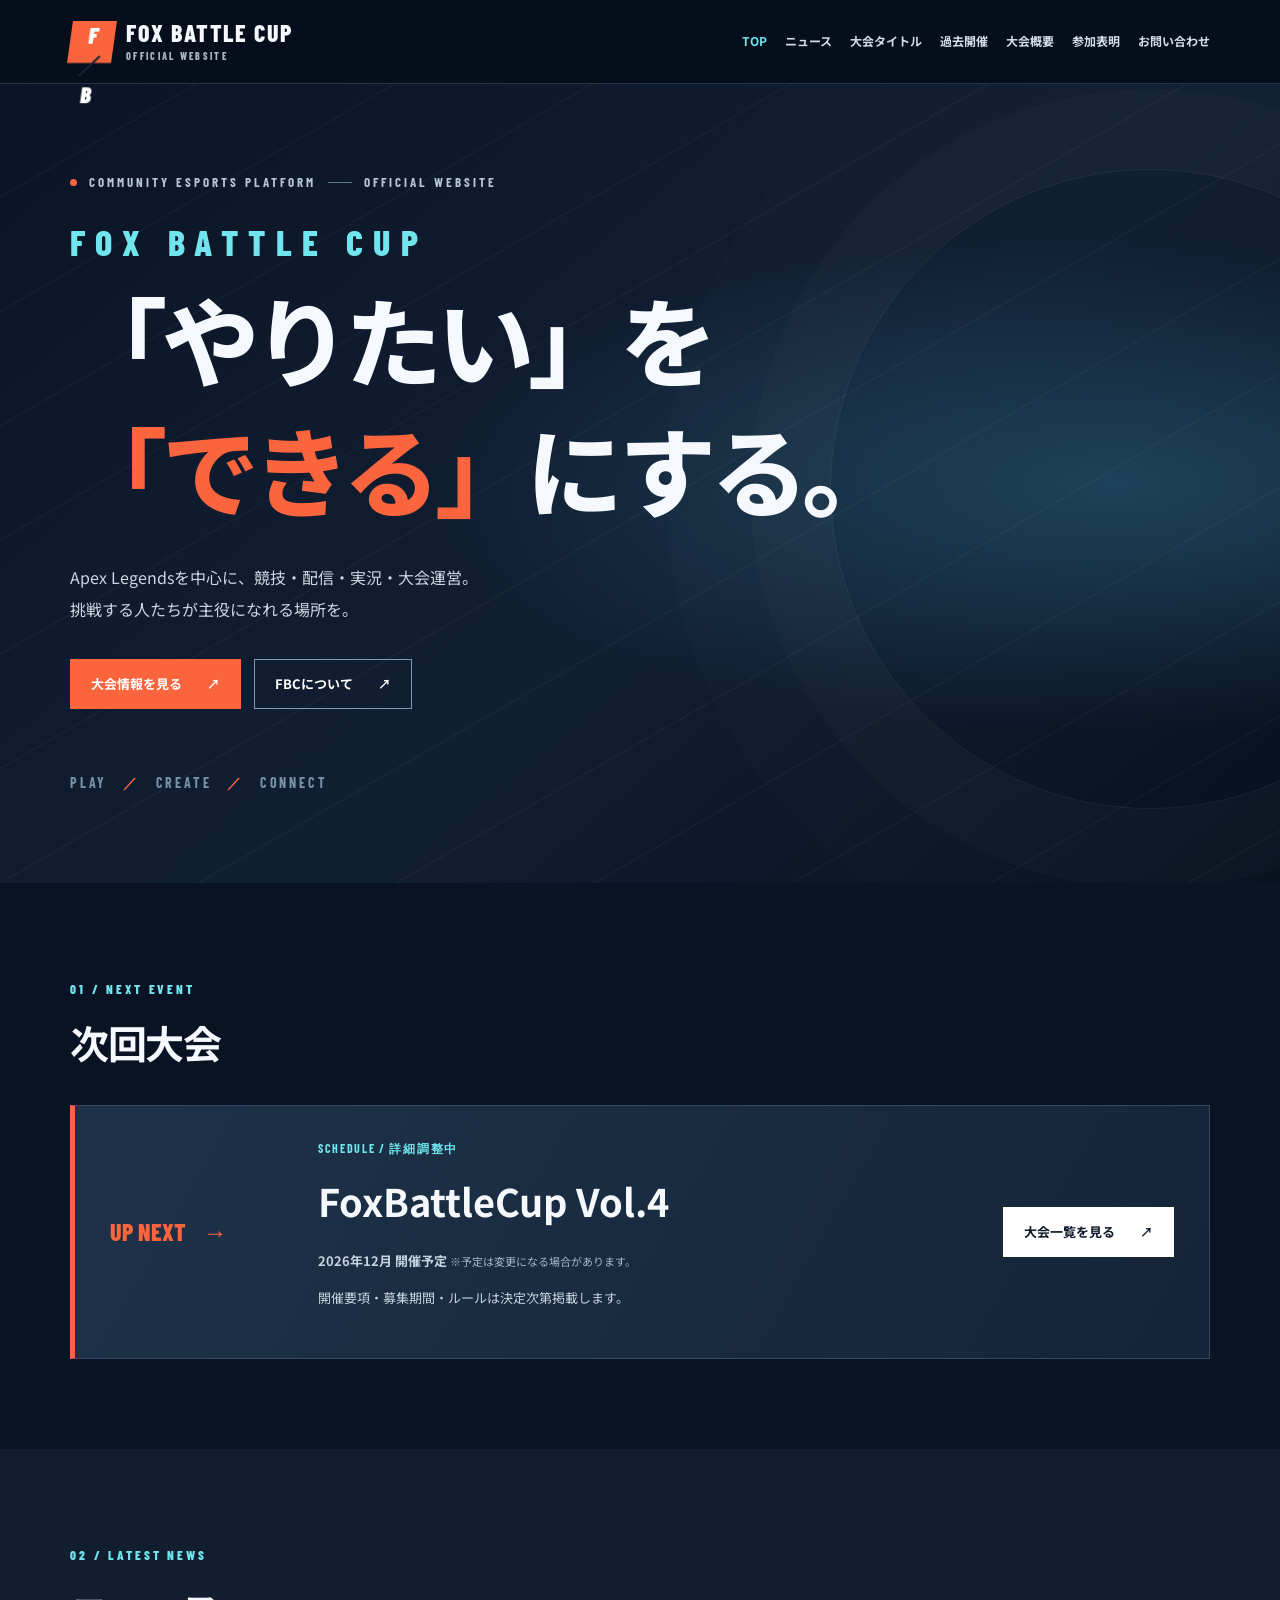
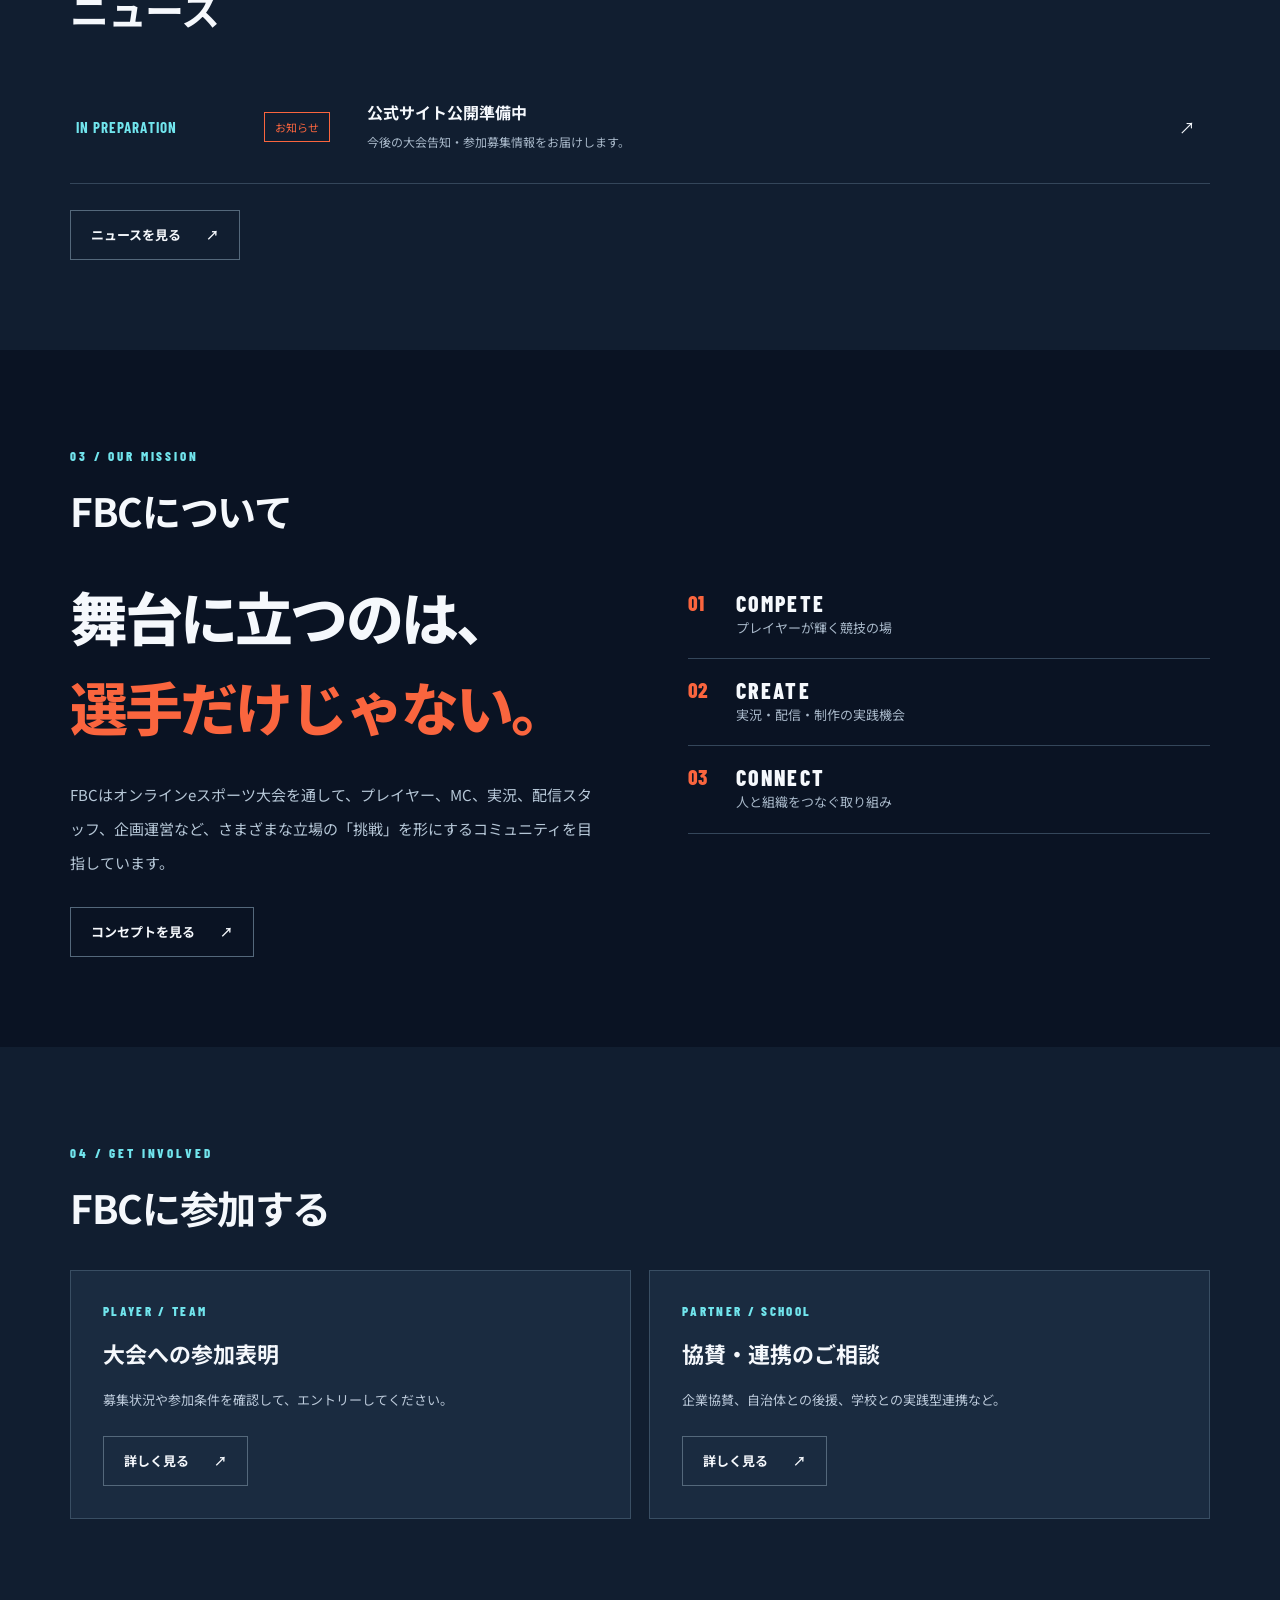
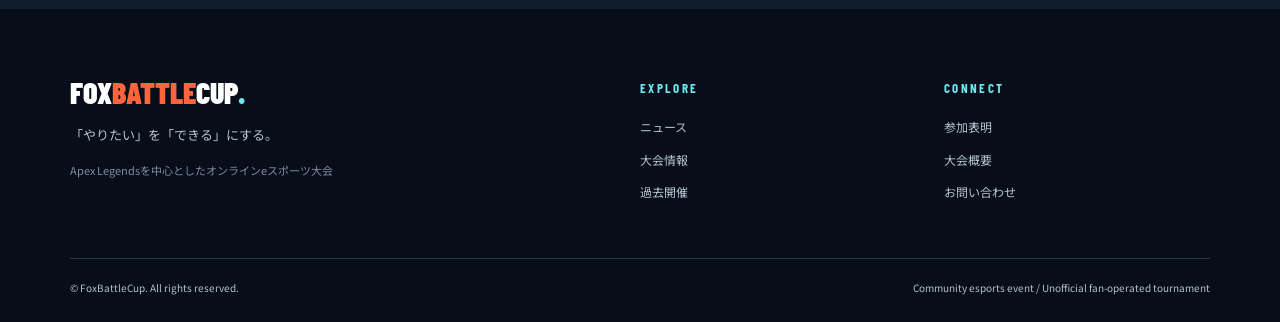
==== index.html @ 83fb51d2 "Add files via upload Add FBC official website" ====
<!doctype html><html lang="ja"><head><meta charset="utf-8"><meta name="viewport" content="width=device-width,initial-scale=1"><meta name="description" content="FoxBattleCup公式サイト。Apex Legendsを中心としたオンラインeスポーツ大会。大会情報、参加表明、ニュースを掲載。"><meta name="theme-color" content="#0a1323"><title>HOME | FoxBattleCup</title><link rel="stylesheet" href="assets/style.css"></head><body class="theme-dark"><a class="skip" href="#content">本文へ移動</a><header class="site-header"><div class="container header-inner"><a class="brand" href="index.html" aria-label="FoxBattleCup トップ"><span class="brand-mark">F<span>／</span>B</span><span class="brand-words">FOX BATTLE CUP<small>OFFICIAL WEBSITE</small></span></a><button class="menu-button" type="button" aria-expanded="false" aria-controls="site-nav" aria-label="メニューを開く">☰ <span>MENU</span></button><nav id="site-nav" class="nav" aria-label="メインメニュー"><a href="index.html" aria-current=page>TOP</a><a href="news.html" >ニュース</a><a href="tournaments.html" >大会タイトル</a><a href="archive.html" >過去開催</a><a href="about.html" >大会概要</a><a href="entry.html" >参加表明</a><a href="contact.html" >お問い合わせ</a></nav></div></header><main id="content"><section class="home-hero"><div class="container hero-inner"><div class="hero-crest"><span class="live-dot"></span> COMMUNITY ESPORTS PLATFORM <span class="hero-rule"></span> OFFICIAL WEBSITE</div><p class="hero-kicker">FOX BATTLE CUP</p><h1>「やりたい」を<br><em>「できる」</em>にする。</h1><p class="hero-lead">Apex Legendsを中心に、競技・配信・実況・大会運営。<br>挑戦する人たちが主役になれる場所を。</p><div class="buttons"><a class="btn " href="tournaments.html">大会情報を見る <span aria-hidden="true">↗</span></a><a class="btn ghost" href="about.html">FBCについて <span aria-hidden="true">↗</span></a></div><div class="hero-stamp">PLAY <b>／</b> CREATE <b>／</b> CONNECT</div></div><div class="hero-geometry"></div></section><section class="section "><div class="container"><div class="section-heading"><span class="overline">01 / NEXT EVENT</span><h2>次回大会</h2></div><div class="feature-event"><div class="feature-index">UP NEXT <span>→</span></div><div><div class="event-status">SCHEDULE / 詳細調整中</div><h3>FoxBattleCup Vol.4</h3><p class="feature-sub">2026年12月 開催予定 <span class="muted">※予定は変更になる場合があります。</span></p><p>開催要項・募集期間・ルールは決定次第掲載します。</p></div><a class="btn light" href="tournaments.html">大会一覧を見る <span aria-hidden="true">↗</span></a></div></div></section><section class="section surface-alt"><div class="container"><div class="section-heading"><span class="overline">02 / LATEST NEWS</span><h2>ニュース</h2></div><div class="news-row"><span class="news-date">IN PREPARATION</span><span class="news-category">お知らせ</span><div><strong>公式サイト公開準備中</strong><p>今後の大会告知・参加募集情報をお届けします。</p></div><span>↗</span></div><div class="section-action"><a class="btn outline" href="news.html">ニュースを見る <span aria-hidden="true">↗</span></a></div></div></section><section class="section "><div class="container"><div class="section-heading"><span class="overline">03 / OUR MISSION</span><h2>FBCについて</h2></div><div class="split"><div><p class="statement">舞台に立つのは、<br><span>選手だけじゃない。</span></p><p class="body-copy">FBCはオンラインeスポーツ大会を通して、プレイヤー、MC、実況、配信スタッフ、企画運営など、さまざまな立場の「挑戦」を形にするコミュニティを目指しています。</p><a class="btn outline" href="about.html">コンセプトを見る <span aria-hidden="true">↗</span></a></div><div class="values"><div><span>01</span><strong>COMPETE</strong><p>プレイヤーが輝く競技の場</p></div><div><span>02</span><strong>CREATE</strong><p>実況・配信・制作の実践機会</p></div><div><span>03</span><strong>CONNECT</strong><p>人と組織をつなぐ取り組み</p></div></div></div></div></section><section class="section surface-alt"><div class="container"><div class="section-heading"><span class="overline">04 / GET INVOLVED</span><h2>FBCに参加する</h2></div><div class="cards two"><article class="card"><div class="card-eyebrow">PLAYER / TEAM</div><h3>大会への参加表明</h3><p>募集状況や参加条件を確認して、エントリーしてください。</p><a class="btn outline" href="entry.html">詳しく見る <span aria-hidden="true">↗</span></a></article><article class="card"><div class="card-eyebrow">PARTNER / SCHOOL</div><h3>協賛・連携のご相談</h3><p>企業協賛、自治体との後援、学校との実践型連携など。</p><a class="btn outline" href="contact.html">詳しく見る <span aria-hidden="true">↗</span></a></article></div></div></section></main><footer class="site-footer"><div class="container footer-grid"><div><div class="footer-logo">FOX<span>BATTLE</span>CUP<span class="dot">.</span></div><p>「やりたい」を「できる」にする。</p><p class="fine">Apex Legendsを中心としたオンラインeスポーツ大会</p></div><div><div class="footer-heading">EXPLORE</div><a href="news.html">ニュース</a><a href="tournaments.html">大会情報</a><a href="archive.html">過去開催</a></div><div><div class="footer-heading">CONNECT</div><a href="entry.html">参加表明</a><a href="about.html">大会概要</a><a href="contact.html">お問い合わせ</a></div></div><div class="container footer-bottom"><span>© FoxBattleCup. All rights reserved.</span><span>Community esports event / Unofficial fan-operated tournament</span></div></footer><script src="assets/config.js"></script><script src="assets/site.js" defer></script></body></html>
---- assets/style.css ----
@import url('https://fonts.googleapis.com/css2?family=Barlow+Condensed:wght@500;600;700;800;900&family=Noto+Sans+JP:wght@400;500;600;700;800&display=swap');
:root{--navy:#0a1323;--navy2:#101e32;--navy3:#16273e;--orange:#fa653e;--cyan:#71e5ed;--white:#fff;--line:#2a3b52;--muted:#a8b8c9;--content:1140px}*{box-sizing:border-box}html{scroll-behavior:smooth}body{margin:0;font-family:'Noto Sans JP',sans-serif;line-height:1.85;background:var(--navy);color:#f5f8fc}a{color:inherit;text-decoration:none}button{font:inherit}.container{width:min(var(--content),calc(100% - 48px));margin-inline:auto}.skip{position:absolute;top:-100px;left:0;padding:8px;background:#fff;color:#000;z-index:100}.skip:focus{top:0}.site-header{position:sticky;top:0;z-index:30;background:rgba(7,15,28,.96);border-bottom:1px solid #25364b;backdrop-filter:blur(14px)}.header-inner{min-height:83px;display:flex;align-items:center;gap:28px;justify-content:space-between}.brand{display:flex;gap:12px;align-items:center;flex-shrink:0}.brand-mark{height:42px;width:44px;background:var(--orange);color:#fff;display:grid;place-items:center;font:900 23px 'Barlow Condensed',sans-serif;letter-spacing:-2px;transform:skew(-8deg)}.brand-mark span{color:#192438}.brand-words{font:800 24px/.95 'Barlow Condensed',sans-serif;letter-spacing:.065em}.brand-words small{display:block;font-size:10px;letter-spacing:.23em;color:#a4b4c6;margin-top:7px}.nav{display:flex;gap:18px;align-items:center}.nav a{font-size:12px;font-weight:700;color:#d3dce7;white-space:nowrap}.nav a:hover,.nav a[aria-current=page]{color:var(--cyan)}.menu-button{display:none}.home-hero{min-height:700px;display:flex;align-items:center;position:relative;overflow:hidden;background:radial-gradient(ellipse at 87% 50%,#1e425a 0%,transparent 44%),linear-gradient(140deg,#0b1426,#111f33 56%,#070f1d)}.home-hero:before{content:'';position:absolute;inset:0;background:repeating-linear-gradient(150deg,transparent,transparent 97px,#ffffff08 98px,#ffffff08 99px);pointer-events:none}.hero-inner{position:relative;z-index:2;padding:90px 0}.hero-crest{font:700 13px 'Barlow Condensed',sans-serif;letter-spacing:.23em;color:#b3c7d8;display:flex;align-items:center;gap:12px}.live-dot{width:7px;height:7px;background:var(--orange);border-radius:50%;display:inline-block}.hero-rule{width:24px;height:1px;background:#5e7891}.hero-kicker{font:800 clamp(22px,3vw,36px) 'Barlow Condensed',sans-serif;color:var(--cyan);letter-spacing:.29em;margin:30px 0 10px}.home-hero h1{font-weight:800;font-size:clamp(45px,7.6vw,101px);letter-spacing:-.055em;line-height:1.34;margin:0;max-width:1000px}.home-hero h1 em{font-style:normal;color:var(--orange)}.hero-lead{font-size:16px;line-height:2;color:#cad7e3;max-width:630px;margin-top:27px}.buttons{display:flex;gap:13px;flex-wrap:wrap;margin-top:34px}.btn{display:inline-flex;align-items:center;justify-content:space-between;gap:25px;min-height:47px;background:var(--orange);color:white;padding:12px 20px;font-size:13px;font-weight:700;border:1px solid var(--orange);transition:transform .18s,background .18s;cursor:pointer}.btn:hover:not(.disabled){transform:translateY(-2px);background:#e85430;color:white}.btn.ghost{background:transparent;border-color:#8296ac;color:#fff}.btn.outline{background:transparent;border-color:#54687b;color:inherit}.btn.light{background:#fff;color:#101a29;border-color:#fff}.btn.disabled{background:#b4bfcc;color:#425066;border-color:#b4bfcc;cursor:not-allowed;opacity:.82}.hero-stamp{margin-top:65px;color:#7893a7;font:700 14px 'Barlow Condensed',sans-serif;letter-spacing:.2em}.hero-stamp b{color:var(--orange);margin:0 10px}.hero-geometry{position:absolute;right:-190px;top:85px;width:640px;height:640px;border:1px solid #ffffff13;border-radius:50%;box-shadow:0 0 0 80px #ffffff04,0 0 0 165px #ffffff02;pointer-events:none}.page-hero{padding:82px 0 74px;background:linear-gradient(130deg,#10233a,#0b1424);border-bottom:1px solid #26394f}.overline{font:800 13px 'Barlow Condensed',sans-serif;letter-spacing:.22em;color:var(--cyan)}.slash{color:var(--orange);margin:0 6px}.page-hero h1{font:800 clamp(65px,9vw,118px)/1 'Barlow Condensed',sans-serif;letter-spacing:.045em;margin:18px 0 15px}.page-hero p{margin:0;color:#b4c3d3;font-size:15px}.section{padding:90px 0}.section.surface-alt{background:#111e30}.section-heading{margin-bottom:34px}.section-heading h2{font-size:clamp(26px,3.4vw,39px);margin:12px 0 0;letter-spacing:-.035em;line-height:1.45}.feature-event{display:grid;grid-template-columns:180px 1fr auto;align-items:center;gap:28px;background:linear-gradient(120deg,#1d3249,#152438);border:1px solid #36495e;border-left:5px solid var(--orange);padding:35px}.feature-index{font:800 24px 'Barlow Condensed',sans-serif;color:var(--orange)}.feature-index span{padding-left:12px}.feature-event h3{font-size:clamp(25px,3vw,38px);margin:8px 0}.event-status{font:700 12px 'Barlow Condensed';letter-spacing:.14em;color:var(--cyan)}.feature-sub{font-weight:700}.feature-sub .muted{font-size:11px;font-weight:400;color:var(--muted)}.feature-event p{color:#c5d2df;font-size:13px}.news-row{display:grid;grid-template-columns:170px 85px 1fr 25px;gap:18px;padding:27px 6px;border-bottom:1px solid #34465a;align-items:center}.news-date{font:700 15px 'Barlow Condensed';letter-spacing:.07em;color:var(--cyan)}.news-category{display:inline-block;font-size:11px;padding:4px 10px;border:1px solid currentColor;color:var(--orange);width:max-content}.news-row strong{font-size:16px}.news-row p{font-size:12px;color:var(--muted);margin:3px 0}.section-action{margin-top:26px}.split,.about-intro{display:grid;grid-template-columns:1fr 1fr;gap:95px;align-items:start}.statement{font-size:clamp(30px,4.8vw,58px);font-weight:800;line-height:1.55;letter-spacing:-.05em;margin:0 0 26px}.statement span{color:var(--orange)}.body-copy{color:#b6c7d7;font-size:15px;line-height:2.25;margin-bottom:28px}.values>div{padding:18px 0;border-bottom:1px solid #34465a;display:grid;grid-template-columns:35px 1fr;column-gap:13px}.values>div span{grid-row:span 2;color:var(--orange);font:800 21px 'Barlow Condensed'}.values strong{font:800 22px 'Barlow Condensed';letter-spacing:.1em}.values p{color:var(--muted);font-size:13px;margin:0}.cards{display:grid;gap:18px}.cards.two{grid-template-columns:repeat(2,1fr)}.cards.three{grid-template-columns:repeat(3,1fr)}.card{border:1px solid #394e63;padding:32px;background:#1a2b40;min-height:230px}.card-eyebrow{color:var(--cyan);font:800 13px 'Barlow Condensed';letter-spacing:.18em}.card h3{margin:14px 0;font-size:22px}.card p{color:#bdcbdb;font-size:13px;line-height:2}.card .btn{margin-top:10px}.site-footer{background:#070e19;color:#b4c3d1;padding-top:65px}.footer-grid{display:grid;grid-template-columns:2fr 1fr 1fr;gap:38px;padding-bottom:50px}.footer-logo{font:900 30px 'Barlow Condensed';color:#fff}.footer-logo span{color:var(--orange)}.footer-logo .dot{color:var(--cyan)}.footer-grid p{font-size:13px}.footer-grid .fine{font-size:11px;color:#7c8da1}.footer-heading{font:700 13px 'Barlow Condensed';letter-spacing:.18em;color:var(--cyan);margin:6px 0 15px}.footer-grid a{display:block;font-size:12px;padding:5px 0}.footer-bottom{border-top:1px solid #27364a;display:flex;justify-content:space-between;gap:20px;padding:20px 0 25px;font-size:10px}.empty-news,.archive-placeholder{background:#172a40;border:1px solid #344960;padding:45px;display:flex;gap:38px;align-items:center}.large-outline{font:900 120px 'Barlow Condensed';color:#ffffff12}.empty-news h3,.archive-placeholder h3{font-size:24px}.empty-news p,.archive-placeholder p{color:var(--muted);font-size:14px}.note{margin-top:26px;padding:18px 22px;border-left:3px solid var(--orange);background:#ffffff09;font-size:12px;color:var(--muted)}.event-card{min-height:350px}.tag{display:inline-block;padding:5px 11px;border:1px solid #6e8599;color:#bdd0de;font-size:11px}.accent-tag{color:#ffac8a;border-color:#ffac8a}.date-display{font:900 64px 'Barlow Condensed'!important;color:white!important;margin:20px 0!important}.date-display span{font-size:25px;color:var(--orange)}.steps{display:grid;grid-template-columns:repeat(3,1fr);gap:20px}.steps>div{border-top:2px solid var(--orange);padding:20px 0}.steps span{display:block;font:900 40px 'Barlow Condensed';color:var(--orange)}.steps strong{font-size:16px}.steps p{font-size:13px;color:var(--muted)}.archive-placeholder{display:block;min-height:300px}.archive-placeholder>span{font:800 17px 'Barlow Condensed';color:var(--cyan);letter-spacing:.2em}.archive-spec{margin-top:20px;display:flex;flex-wrap:wrap;gap:8px}.archive-spec>*{border:1px solid #41536b;padding:7px 15px;font-size:12px}.rule-list{border-top:1px solid #ccc}.rule-list>div{display:grid;grid-template-columns:200px 1fr;gap:25px;padding:22px 0;border-bottom:1px solid #dce2e9}.rule-list p{margin:0;font-size:14px}.form-panel{border:1px solid #45627a;background:linear-gradient(130deg,#243c53,#17283d);padding:47px;max-width:780px}.form-panel h3{font-size:26px;margin:10px 0}.form-panel p{font-size:14px;color:#c0cfdf}.form-state{font:800 13px 'Barlow Condensed';color:var(--cyan);letter-spacing:.18em}.form-panel .help{font-size:11px}.contact-intro{margin-bottom:30px}.contact-intro h3{font-size:26px;margin:0}.contact-intro p{font-size:14px}.light-panel{margin-top:35px}.theme-light{background:#fff;color:#16263a}.theme-light .page-hero{background:linear-gradient(135deg,#eef4f8,#fff);border-bottom:1px solid #d9e3ea}.theme-light .page-hero h1{color:#0d243b}.theme-light .page-hero p{color:#50647a}.theme-light .overline{color:#227c93}.theme-light .section.surface-alt{background:#f1f5f8}.theme-light .section-heading h2{color:#152b3d}.theme-light .card{background:white;border-color:#d9e3ea;box-shadow:0 5px 30px #12263a08}.theme-light .card h3{color:#162a3b}.theme-light .card p,.theme-light .about-intro p:not(.statement),.theme-light .contact-intro p{color:#52677d}.theme-light .card-eyebrow{color:#176d85}.theme-light .btn.outline{border-color:#7b91a4}.theme-light .statement span{color:#e65d3b}.theme-light .note{background:#eef3f7;color:#546779}.theme-light .form-panel{color:white}.theme-light .form-panel h3{color:white}.theme-light .footer-grid p{color:#b4c3d1}
@media(max-width:1080px){.header-inner{flex-wrap:wrap;padding:16px 0;min-height:70px}.menu-button{display:inline-block;color:white;background:transparent;border:1px solid #40536c;padding:6px 13px;cursor:pointer}.menu-button span{font-size:12px}.nav{display:none;flex:1 0 100%;padding:12px 0 8px;flex-wrap:wrap;gap:13px 23px}.nav.open{display:flex}.feature-event{grid-template-columns:1fr}.split,.about-intro{gap:40px}}@media(max-width:720px){.container{width:min(100% - 32px,var(--content))}.home-hero{min-height:590px}.hero-inner{padding:60px 0}.hero-crest{font-size:11px;letter-spacing:.09em}.hero-kicker{letter-spacing:.18em}.hero-lead{font-size:13px}.hero-stamp{margin-top:45px}.section{padding:60px 0}.page-hero{padding:58px 0}.cards.two,.cards.three,.split,.about-intro,.steps,.footer-grid{grid-template-columns:1fr}.feature-event{padding:25px}.news-row{grid-template-columns:1fr 1fr;gap:8px}.news-row div{grid-column:span 2}.news-row>span:last-child{display:none}.footer-bottom{flex-direction:column;gap:3px}.rule-list>div{grid-template-columns:1fr;gap:6px}.card,.form-panel,.archive-placeholder,.empty-news{padding:24px}.empty-news{display:block}.large-outline{display:none}.statement{font-size:35px}.brand-words{font-size:21px}}
@media(prefers-reduced-motion:reduce){html{scroll-behavior:auto}*{transition:none!important}}
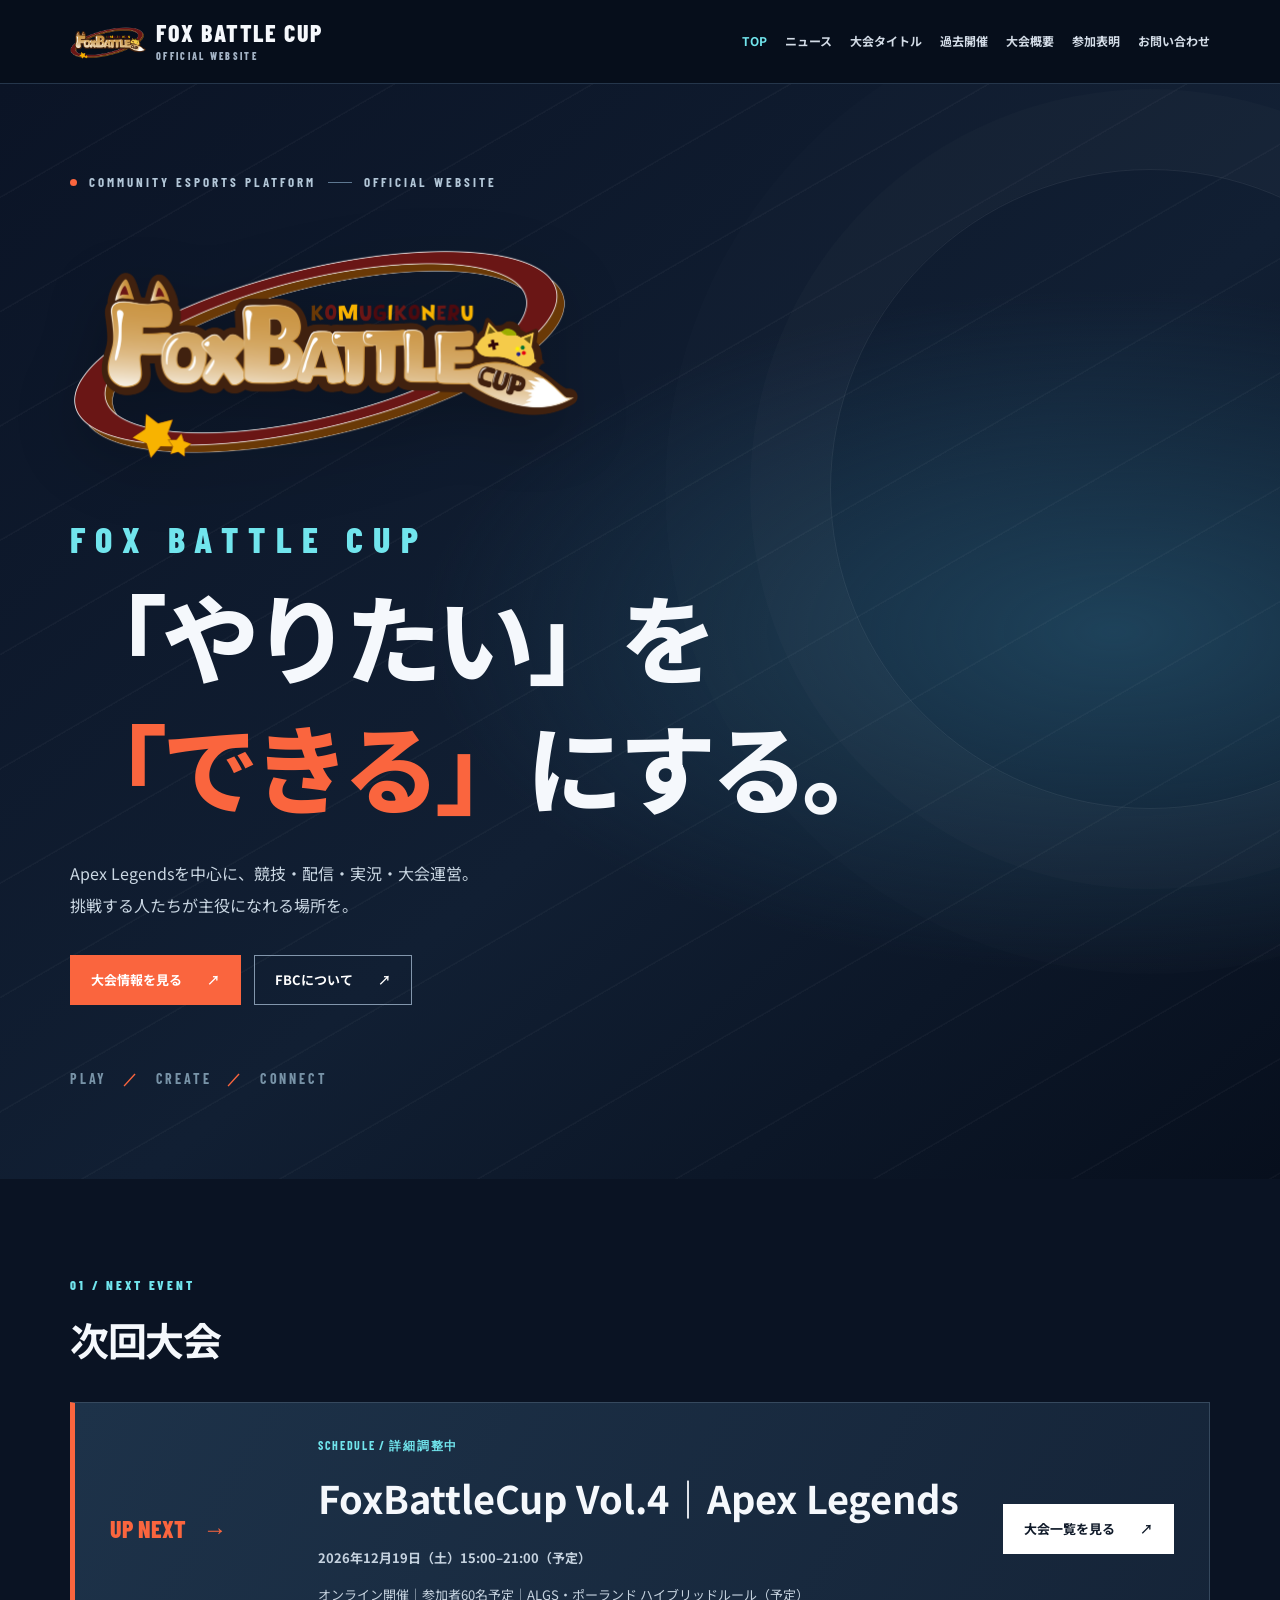
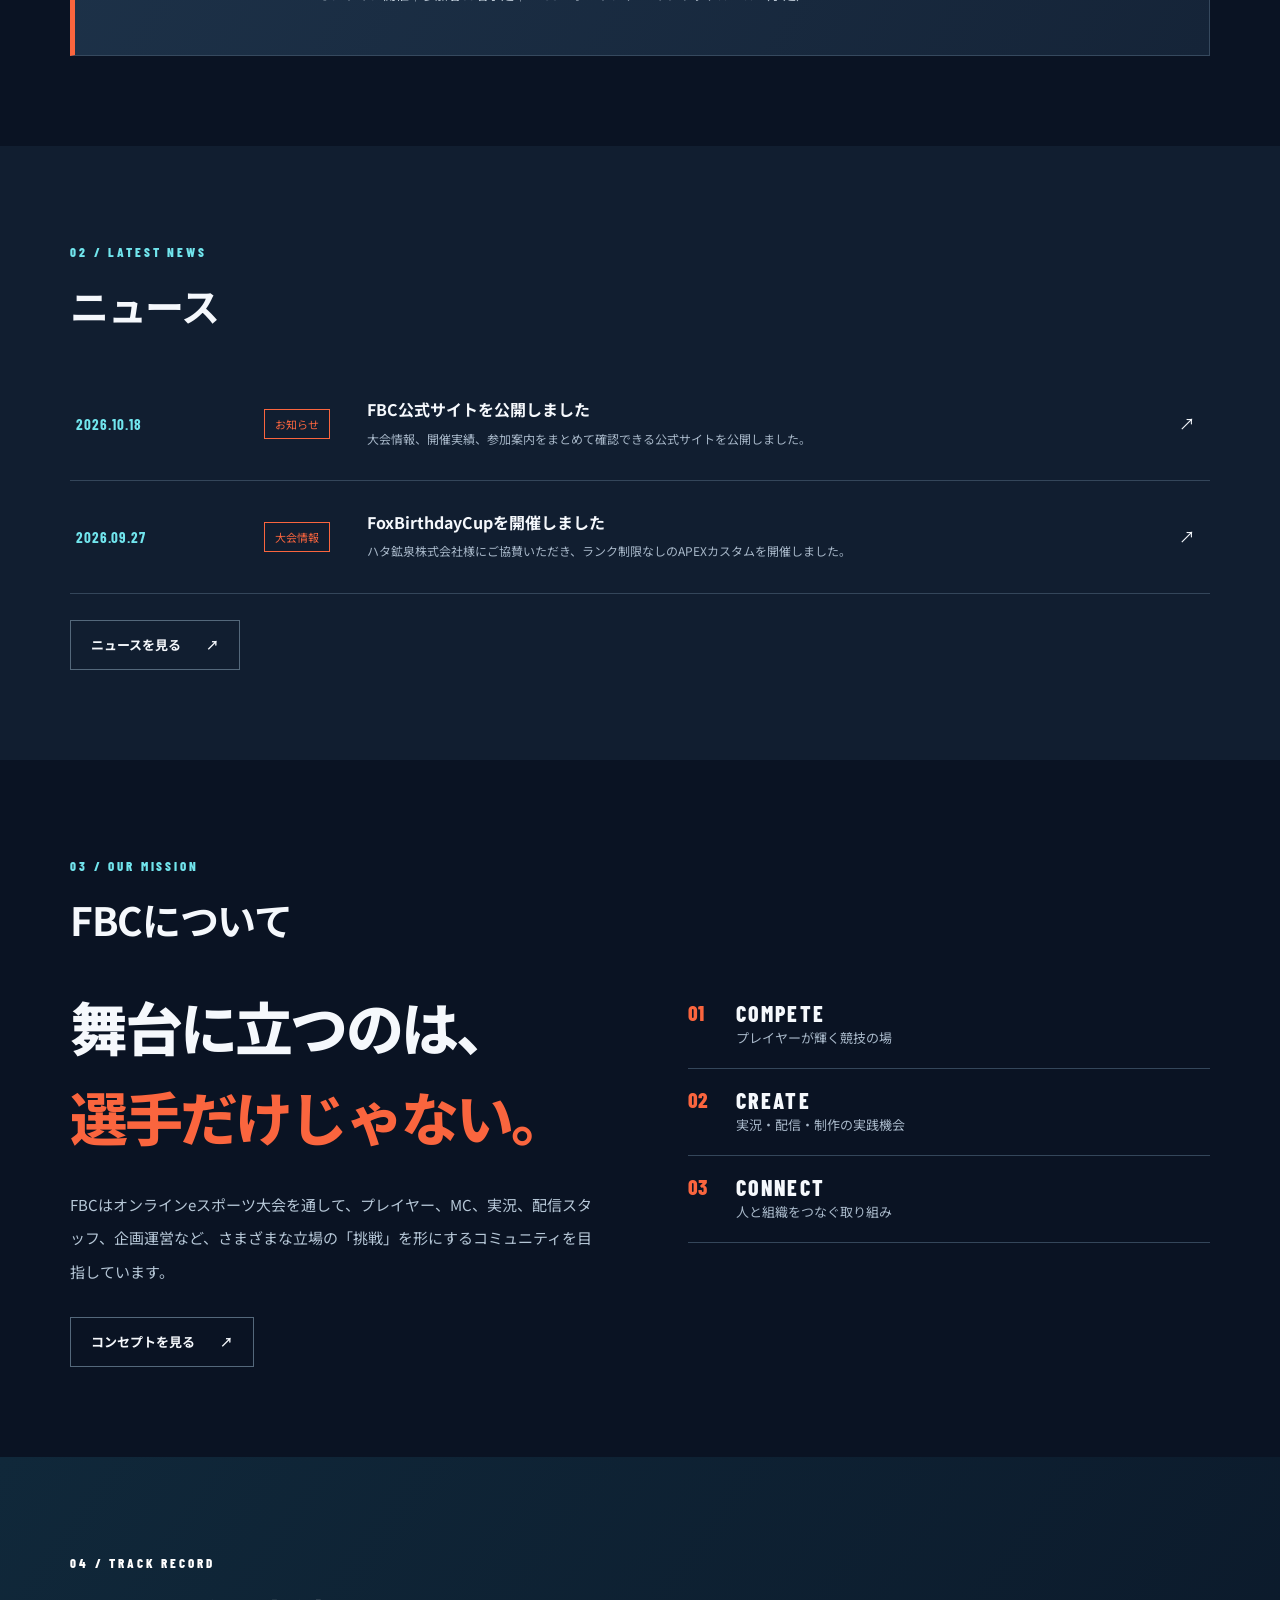
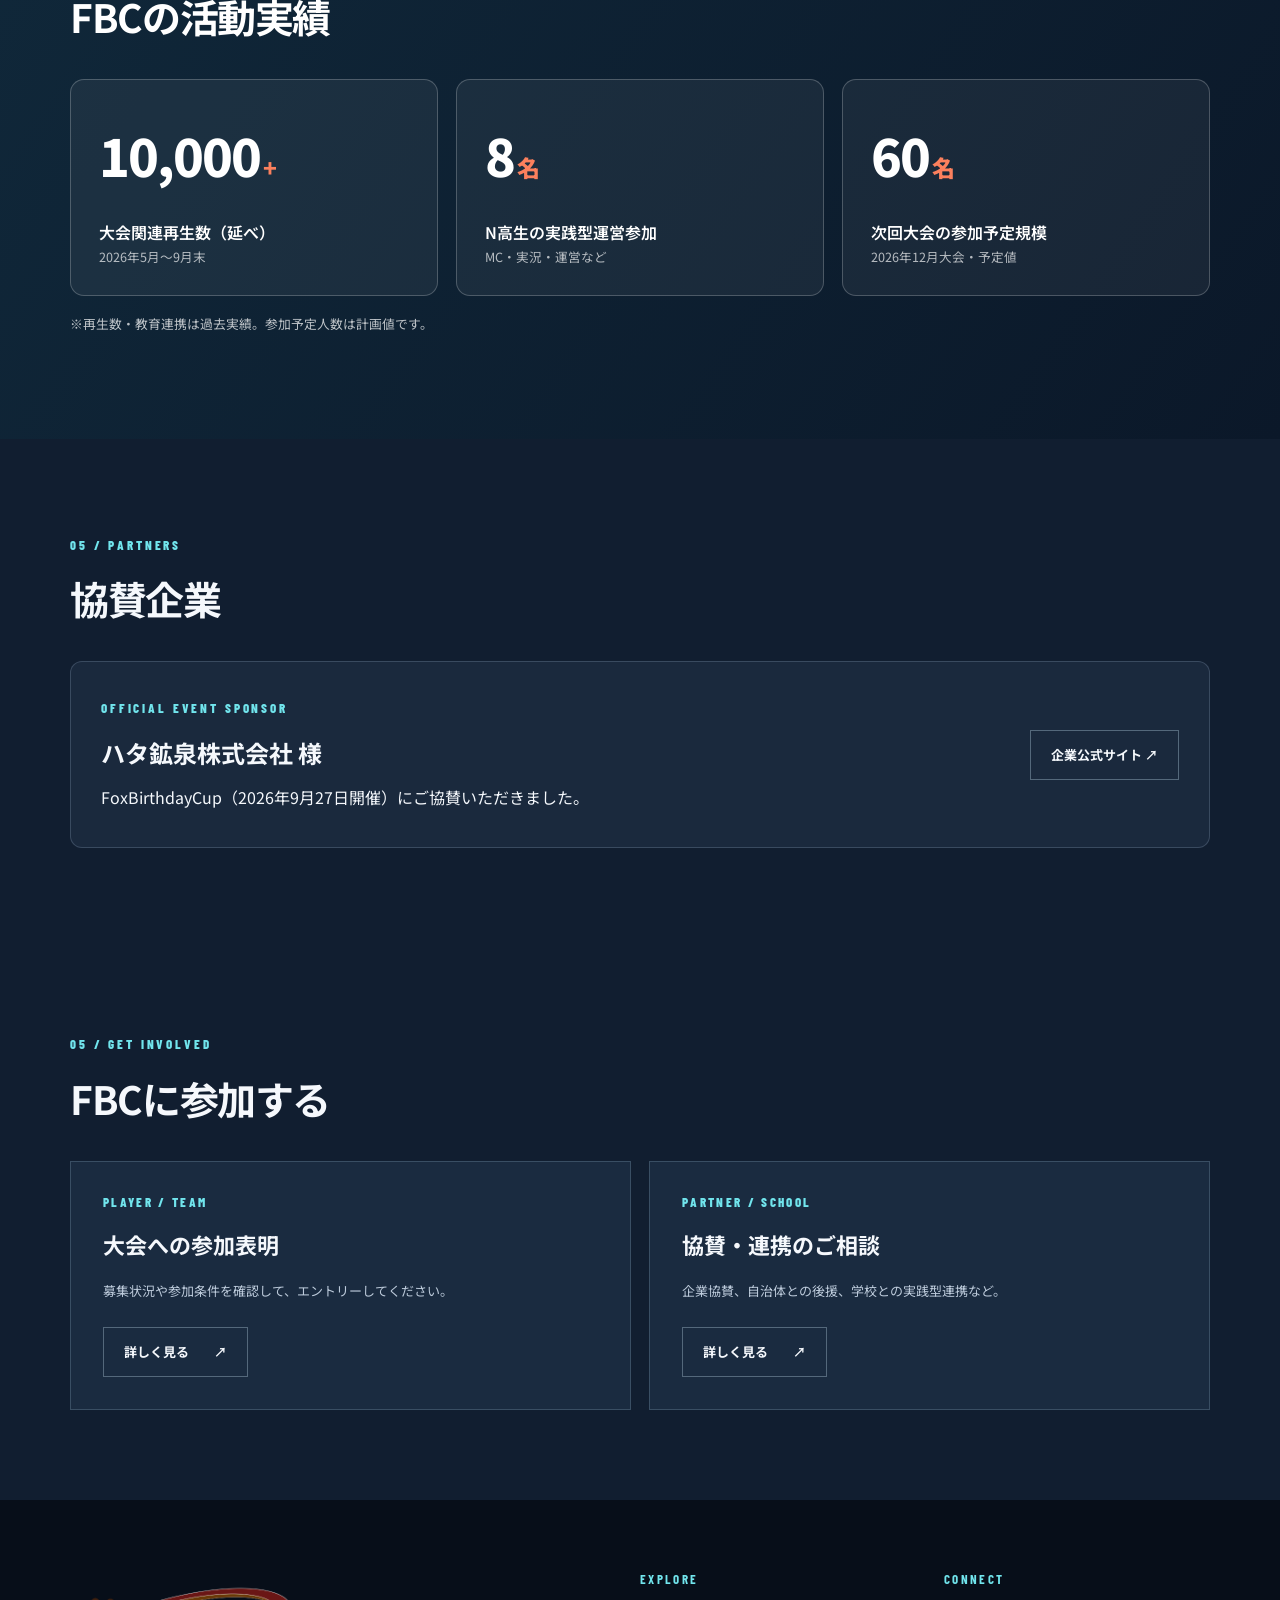
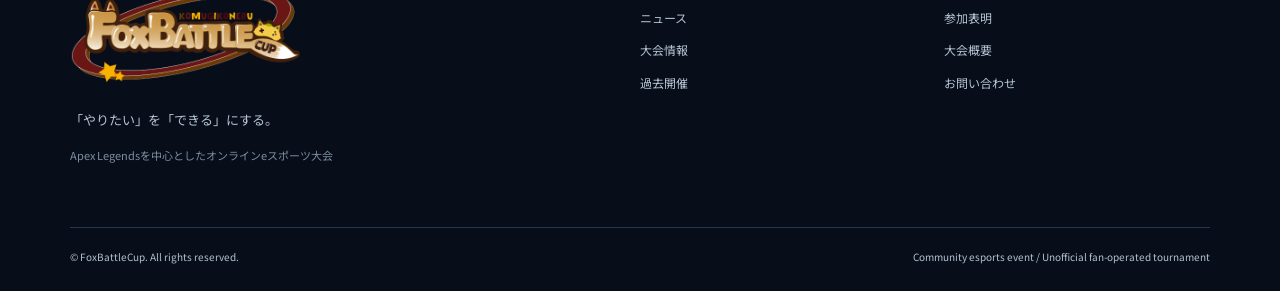
==== commit e3eb3c92: "Add files via upload" ====
--- a/index.html
+++ b/index.html
@@ -1 +1,3 @@
-<!doctype html><html lang="ja"><head><meta charset="utf-8"><meta name="viewport" content="width=device-width,initial-scale=1"><meta name="description" content="FoxBattleCup公式サイト。Apex Legendsを中心としたオンラインeスポーツ大会。大会情報、参加表明、ニュースを掲載。"><meta name="theme-color" content="#0a1323"><title>HOME | FoxBattleCup</title><link rel="stylesheet" href="assets/style.css"></head><body class="theme-dark"><a class="skip" href="#content">本文へ移動</a><header class="site-header"><div class="container header-inner"><a class="brand" href="index.html" aria-label="FoxBattleCup トップ"><span class="brand-mark">F<span>／</span>B</span><span class="brand-words">FOX BATTLE CUP<small>OFFICIAL WEBSITE</small></span></a><button class="menu-button" type="button" aria-expanded="false" aria-controls="site-nav" aria-label="メニューを開く">☰ <span>MENU</span></button><nav id="site-nav" class="nav" aria-label="メインメニュー"><a href="index.html" aria-current=page>TOP</a><a href="news.html" >ニュース</a><a href="tournaments.html" >大会タイトル</a><a href="archive.html" >過去開催</a><a href="about.html" >大会概要</a><a href="entry.html" >参加表明</a><a href="contact.html" >お問い合わせ</a></nav></div></header><main id="content"><section class="home-hero"><div class="container hero-inner"><div class="hero-crest"><span class="live-dot"></span> COMMUNITY ESPORTS PLATFORM <span class="hero-rule"></span> OFFICIAL WEBSITE</div><p class="hero-kicker">FOX BATTLE CUP</p><h1>「やりたい」を<br><em>「できる」</em>にする。</h1><p class="hero-lead">Apex Legendsを中心に、競技・配信・実況・大会運営。<br>挑戦する人たちが主役になれる場所を。</p><div class="buttons"><a class="btn " href="tournaments.html">大会情報を見る <span aria-hidden="true">↗</span></a><a class="btn ghost" href="about.html">FBCについて <span aria-hidden="true">↗</span></a></div><div class="hero-stamp">PLAY <b>／</b> CREATE <b>／</b> CONNECT</div></div><div class="hero-geometry"></div></section><section class="section "><div class="container"><div class="section-heading"><span class="overline">01 / NEXT EVENT</span><h2>次回大会</h2></div><div class="feature-event"><div class="feature-index">UP NEXT <span>→</span></div><div><div class="event-status">SCHEDULE / 詳細調整中</div><h3>FoxBattleCup Vol.4</h3><p class="feature-sub">2026年12月 開催予定 <span class="muted">※予定は変更になる場合があります。</span></p><p>開催要項・募集期間・ルールは決定次第掲載します。</p></div><a class="btn light" href="tournaments.html">大会一覧を見る <span aria-hidden="true">↗</span></a></div></div></section><section class="section surface-alt"><div class="container"><div class="section-heading"><span class="overline">02 / LATEST NEWS</span><h2>ニュース</h2></div><div class="news-row"><span class="news-date">IN PREPARATION</span><span class="news-category">お知らせ</span><div><strong>公式サイト公開準備中</strong><p>今後の大会告知・参加募集情報をお届けします。</p></div><span>↗</span></div><div class="section-action"><a class="btn outline" href="news.html">ニュースを見る <span aria-hidden="true">↗</span></a></div></div></section><section class="section "><div class="container"><div class="section-heading"><span class="overline">03 / OUR MISSION</span><h2>FBCについて</h2></div><div class="split"><div><p class="statement">舞台に立つのは、<br><span>選手だけじゃない。</span></p><p class="body-copy">FBCはオンラインeスポーツ大会を通して、プレイヤー、MC、実況、配信スタッフ、企画運営など、さまざまな立場の「挑戦」を形にするコミュニティを目指しています。</p><a class="btn outline" href="about.html">コンセプトを見る <span aria-hidden="true">↗</span></a></div><div class="values"><div><span>01</span><strong>COMPETE</strong><p>プレイヤーが輝く競技の場</p></div><div><span>02</span><strong>CREATE</strong><p>実況・配信・制作の実践機会</p></div><div><span>03</span><strong>CONNECT</strong><p>人と組織をつなぐ取り組み</p></div></div></div></div></section><section class="section surface-alt"><div class="container"><div class="section-heading"><span class="overline">04 / GET INVOLVED</span><h2>FBCに参加する</h2></div><div class="cards two"><article class="card"><div class="card-eyebrow">PLAYER / TEAM</div><h3>大会への参加表明</h3><p>募集状況や参加条件を確認して、エントリーしてください。</p><a class="btn outline" href="entry.html">詳しく見る <span aria-hidden="true">↗</span></a></article><article class="card"><div class="card-eyebrow">PARTNER / SCHOOL</div><h3>協賛・連携のご相談</h3><p>企業協賛、自治体との後援、学校との実践型連携など。</p><a class="btn outline" href="contact.html">詳しく見る <span aria-hidden="true">↗</span></a></article></div></div></section></main><footer class="site-footer"><div class="container footer-grid"><div><div class="footer-logo">FOX<span>BATTLE</span>CUP<span class="dot">.</span></div><p>「やりたい」を「できる」にする。</p><p class="fine">Apex Legendsを中心としたオンラインeスポーツ大会</p></div><div><div class="footer-heading">EXPLORE</div><a href="news.html">ニュース</a><a href="tournaments.html">大会情報</a><a href="archive.html">過去開催</a></div><div><div class="footer-heading">CONNECT</div><a href="entry.html">参加表明</a><a href="about.html">大会概要</a><a href="contact.html">お問い合わせ</a></div></div><div class="container footer-bottom"><span>© FoxBattleCup. All rights reserved.</span><span>Community esports event / Unofficial fan-operated tournament</span></div></footer><script src="assets/config.js"></script><script src="assets/site.js" defer></script></body></html>+<!DOCTYPE html>
+
+<html lang="ja"><head><meta charset="utf-8"/><meta content="width=device-width,initial-scale=1" name="viewport"/><meta content="FoxBattleCup公式サイト。Apex Legendsを中心としたオンラインeスポーツ大会。大会情報、参加表明、ニュースを掲載。" name="description"/><meta content="#0a1323" name="theme-color"/><title>HOME | FoxBattleCup</title><link href="assets/style.css" rel="stylesheet"/><meta content="FoxBattleCup | 公式サイト" property="og:title"/><meta content="「やりたい」を「できる」にする。Apex Legendsを中心としたコミュニティeスポーツ大会。" property="og:description"/><meta content="https://k0mugikoneru.github.io/FoxBattleCup/assets/fbc-logo.png" property="og:image"/></head><body class="theme-dark"><a class="skip" href="#content">本文へ移動</a><header class="site-header"><div class="container header-inner"><a aria-label="FoxBattleCup トップ" class="brand" href="index.html"><img alt="FoxBattleCup 大会公式ロゴ" class="brand-image" src="assets/fbc-logo.png"/><span class="brand-words">FOX BATTLE CUP<small>OFFICIAL WEBSITE</small></span></a><button aria-controls="site-nav" aria-expanded="false" aria-label="メニューを開く" class="menu-button" type="button">☰ <span>MENU</span></button><nav aria-label="メインメニュー" class="nav" id="site-nav"><a aria-current="page" href="index.html">TOP</a><a href="news.html">ニュース</a><a href="tournaments.html">大会タイトル</a><a href="archive.html">過去開催</a><a href="about.html">大会概要</a><a href="entry.html">参加表明</a><a href="contact.html">お問い合わせ</a></nav></div></header><main id="content"><section class="home-hero"><div class="container hero-inner"><div class="hero-crest"><span class="live-dot"></span> COMMUNITY ESPORTS PLATFORM <span class="hero-rule"></span> OFFICIAL WEBSITE</div><img alt="FoxBattleCup公式大会ロゴ" class="hero-logo" src="assets/fbc-logo.png"/><p class="hero-kicker">FOX BATTLE CUP</p><h1>「やりたい」を<br/><em>「できる」</em>にする。</h1><p class="hero-lead">Apex Legendsを中心に、競技・配信・実況・大会運営。<br/>挑戦する人たちが主役になれる場所を。</p><div class="buttons"><a class="btn" href="tournaments.html">大会情報を見る <span aria-hidden="true">↗</span></a><a class="btn ghost" href="about.html">FBCについて <span aria-hidden="true">↗</span></a></div><div class="hero-stamp">PLAY <b>／</b> CREATE <b>／</b> CONNECT</div></div><div class="hero-geometry"></div></section><section class="section"><div class="container"><div class="section-heading"><span class="overline">01 / NEXT EVENT</span><h2>次回大会</h2></div><div class="feature-event"><div class="feature-index">UP NEXT <span>→</span></div><div><div class="event-status">SCHEDULE / 詳細調整中</div><h3>FoxBattleCup Vol.4｜Apex Legends</h3><p class="feature-sub">2026年12月19日（土）15:00–21:00（予定）</p><p>オンライン開催｜参加者60名予定｜ALGS・ポーランド ハイブリッドルール（予定）</p></div><a class="btn light" href="tournaments.html">大会一覧を見る <span aria-hidden="true">↗</span></a></div></div></section><section class="section surface-alt"><div class="container"><div class="section-heading"><span class="overline">02 / LATEST NEWS</span><h2>ニュース</h2></div><div class="news-row"><span class="news-date">2026.10.18</span><span class="news-category">お知らせ</span><div><strong>FBC公式サイトを公開しました</strong><p>大会情報、開催実績、参加案内をまとめて確認できる公式サイトを公開しました。</p></div><span>↗</span></div><div class="news-row"><span class="news-date">2026.09.27</span><span class="news-category">大会情報</span><div><strong>FoxBirthdayCupを開催しました</strong><p>ハタ鉱泉株式会社様にご協賛いただき、ランク制限なしのAPEXカスタムを開催しました。</p></div><a href="archive.html">↗</a></div><div class="section-action"><a class="btn outline" href="news.html">ニュースを見る <span aria-hidden="true">↗</span></a></div></div></section><section class="section"><div class="container"><div class="section-heading"><span class="overline">03 / OUR MISSION</span><h2>FBCについて</h2></div><div class="split"><div><p class="statement">舞台に立つのは、<br/><span>選手だけじゃない。</span></p><p class="body-copy">FBCはオンラインeスポーツ大会を通して、プレイヤー、MC、実況、配信スタッフ、企画運営など、さまざまな立場の「挑戦」を形にするコミュニティを目指しています。</p><a class="btn outline" href="about.html">コンセプトを見る <span aria-hidden="true">↗</span></a></div><div class="values"><div><span>01</span><strong>COMPETE</strong><p>プレイヤーが輝く競技の場</p></div><div><span>02</span><strong>CREATE</strong><p>実況・配信・制作の実践機会</p></div><div><span>03</span><strong>CONNECT</strong><p>人と組織をつなぐ取り組み</p></div></div></div></div></section><section class="section impact-section"><div class="container"><div class="section-heading"><span class="overline">04 / TRACK RECORD</span><h2>FBCの活動実績</h2></div><div class="impact-grid"><div><strong>10,000<span>+</span></strong><p>大会関連再生数（延べ）<small>2026年5月〜9月末</small></p></div><div><strong>8<span>名</span></strong><p>N高生の実践型運営参加<small>MC・実況・運営など</small></p></div><div><strong>60<span>名</span></strong><p>次回大会の参加予定規模<small>2026年12月大会・予定値</small></p></div></div><p class="impact-note">※再生数・教育連携は過去実績。参加予定人数は計画値です。</p></div></section><section class="section surface-alt"><div class="container"><div class="section-heading"><span class="overline">05 / PARTNERS</span><h2>協賛企業</h2></div><div class="partner-panel"><div><span class="overline">OFFICIAL EVENT SPONSOR</span><h3>ハタ鉱泉株式会社 様</h3><p>FoxBirthdayCup（2026年9月27日開催）にご協賛いただきました。</p></div><a class="btn outline" href="https://www.hata-kosen.co.jp/" rel="noopener noreferrer" target="_blank">企業公式サイト ↗</a></div></div></section><section class="section surface-alt"><div class="container"><div class="section-heading"><span class="overline">05 / GET INVOLVED</span><h2>FBCに参加する</h2></div><div class="cards two"><article class="card"><div class="card-eyebrow">PLAYER / TEAM</div><h3>大会への参加表明</h3><p>募集状況や参加条件を確認して、エントリーしてください。</p><a class="btn outline" href="entry.html">詳しく見る <span aria-hidden="true">↗</span></a></article><article class="card"><div class="card-eyebrow">PARTNER / SCHOOL</div><h3>協賛・連携のご相談</h3><p>企業協賛、自治体との後援、学校との実践型連携など。</p><a class="btn outline" href="contact.html">詳しく見る <span aria-hidden="true">↗</span></a></article></div></div></section></main><footer class="site-footer"><div class="container footer-grid"><div><img alt="FoxBattleCup" class="footer-brand-image" src="assets/fbc-logo.png"/><p>「やりたい」を「できる」にする。</p><p class="fine">Apex Legendsを中心としたオンラインeスポーツ大会</p></div><div><div class="footer-heading">EXPLORE</div><a href="news.html">ニュース</a><a href="tournaments.html">大会情報</a><a href="archive.html">過去開催</a></div><div><div class="footer-heading">CONNECT</div><a href="entry.html">参加表明</a><a href="about.html">大会概要</a><a href="contact.html">お問い合わせ</a></div></div><div class="container footer-bottom"><span>© FoxBattleCup. All rights reserved.</span><span>Community esports event / Unofficial fan-operated tournament</span></div></footer><script src="assets/config.js"></script><script defer="" src="assets/site.js"></script></body></html>
--- a/assets/style.css
+++ b/assets/style.css
@@ -2,3 +2,20 @@
 :root{--navy:#0a1323;--navy2:#101e32;--navy3:#16273e;--orange:#fa653e;--cyan:#71e5ed;--white:#fff;--line:#2a3b52;--muted:#a8b8c9;--content:1140px}*{box-sizing:border-box}html{scroll-behavior:smooth}body{margin:0;font-family:'Noto Sans JP',sans-serif;line-height:1.85;background:var(--navy);color:#f5f8fc}a{color:inherit;text-decoration:none}button{font:inherit}.container{width:min(var(--content),calc(100% - 48px));margin-inline:auto}.skip{position:absolute;top:-100px;left:0;padding:8px;background:#fff;color:#000;z-index:100}.skip:focus{top:0}.site-header{position:sticky;top:0;z-index:30;background:rgba(7,15,28,.96);border-bottom:1px solid #25364b;backdrop-filter:blur(14px)}.header-inner{min-height:83px;display:flex;align-items:center;gap:28px;justify-content:space-between}.brand{display:flex;gap:12px;align-items:center;flex-shrink:0}.brand-mark{height:42px;width:44px;background:var(--orange);color:#fff;display:grid;place-items:center;font:900 23px 'Barlow Condensed',sans-serif;letter-spacing:-2px;transform:skew(-8deg)}.brand-mark span{color:#192438}.brand-words{font:800 24px/.95 'Barlow Condensed',sans-serif;letter-spacing:.065em}.brand-words small{display:block;font-size:10px;letter-spacing:.23em;color:#a4b4c6;margin-top:7px}.nav{display:flex;gap:18px;align-items:center}.nav a{font-size:12px;font-weight:700;color:#d3dce7;white-space:nowrap}.nav a:hover,.nav a[aria-current=page]{color:var(--cyan)}.menu-button{display:none}.home-hero{min-height:700px;display:flex;align-items:center;position:relative;overflow:hidden;background:radial-gradient(ellipse at 87% 50%,#1e425a 0%,transparent 44%),linear-gradient(140deg,#0b1426,#111f33 56%,#070f1d)}.home-hero:before{content:'';position:absolute;inset:0;background:repeating-linear-gradient(150deg,transparent,transparent 97px,#ffffff08 98px,#ffffff08 99px);pointer-events:none}.hero-inner{position:relative;z-index:2;padding:90px 0}.hero-crest{font:700 13px 'Barlow Condensed',sans-serif;letter-spacing:.23em;color:#b3c7d8;display:flex;align-items:center;gap:12px}.live-dot{width:7px;height:7px;background:var(--orange);border-radius:50%;display:inline-block}.hero-rule{width:24px;height:1px;background:#5e7891}.hero-kicker{font:800 clamp(22px,3vw,36px) 'Barlow Condensed',sans-serif;color:var(--cyan);letter-spacing:.29em;margin:30px 0 10px}.home-hero h1{font-weight:800;font-size:clamp(45px,7.6vw,101px);letter-spacing:-.055em;line-height:1.34;margin:0;max-width:1000px}.home-hero h1 em{font-style:normal;color:var(--orange)}.hero-lead{font-size:16px;line-height:2;color:#cad7e3;max-width:630px;margin-top:27px}.buttons{display:flex;gap:13px;flex-wrap:wrap;margin-top:34px}.btn{display:inline-flex;align-items:center;justify-content:space-between;gap:25px;min-height:47px;background:var(--orange);color:white;padding:12px 20px;font-size:13px;font-weight:700;border:1px solid var(--orange);transition:transform .18s,background .18s;cursor:pointer}.btn:hover:not(.disabled){transform:translateY(-2px);background:#e85430;color:white}.btn.ghost{background:transparent;border-color:#8296ac;color:#fff}.btn.outline{background:transparent;border-color:#54687b;color:inherit}.btn.light{background:#fff;color:#101a29;border-color:#fff}.btn.disabled{background:#b4bfcc;color:#425066;border-color:#b4bfcc;cursor:not-allowed;opacity:.82}.hero-stamp{margin-top:65px;color:#7893a7;font:700 14px 'Barlow Condensed',sans-serif;letter-spacing:.2em}.hero-stamp b{color:var(--orange);margin:0 10px}.hero-geometry{position:absolute;right:-190px;top:85px;width:640px;height:640px;border:1px solid #ffffff13;border-radius:50%;box-shadow:0 0 0 80px #ffffff04,0 0 0 165px #ffffff02;pointer-events:none}.page-hero{padding:82px 0 74px;background:linear-gradient(130deg,#10233a,#0b1424);border-bottom:1px solid #26394f}.overline{font:800 13px 'Barlow Condensed',sans-serif;letter-spacing:.22em;color:var(--cyan)}.slash{color:var(--orange);margin:0 6px}.page-hero h1{font:800 clamp(65px,9vw,118px)/1 'Barlow Condensed',sans-serif;letter-spacing:.045em;margin:18px 0 15px}.page-hero p{margin:0;color:#b4c3d3;font-size:15px}.section{padding:90px 0}.section.surface-alt{background:#111e30}.section-heading{margin-bottom:34px}.section-heading h2{font-size:clamp(26px,3.4vw,39px);margin:12px 0 0;letter-spacing:-.035em;line-height:1.45}.feature-event{display:grid;grid-template-columns:180px 1fr auto;align-items:center;gap:28px;background:linear-gradient(120deg,#1d3249,#152438);border:1px solid #36495e;border-left:5px solid var(--orange);padding:35px}.feature-index{font:800 24px 'Barlow Condensed',sans-serif;color:var(--orange)}.feature-index span{padding-left:12px}.feature-event h3{font-size:clamp(25px,3vw,38px);margin:8px 0}.event-status{font:700 12px 'Barlow Condensed';letter-spacing:.14em;color:var(--cyan)}.feature-sub{font-weight:700}.feature-sub .muted{font-size:11px;font-weight:400;color:var(--muted)}.feature-event p{color:#c5d2df;font-size:13px}.news-row{display:grid;grid-template-columns:170px 85px 1fr 25px;gap:18px;padding:27px 6px;border-bottom:1px solid #34465a;align-items:center}.news-date{font:700 15px 'Barlow Condensed';letter-spacing:.07em;color:var(--cyan)}.news-category{display:inline-block;font-size:11px;padding:4px 10px;border:1px solid currentColor;color:var(--orange);width:max-content}.news-row strong{font-size:16px}.news-row p{font-size:12px;color:var(--muted);margin:3px 0}.section-action{margin-top:26px}.split,.about-intro{display:grid;grid-template-columns:1fr 1fr;gap:95px;align-items:start}.statement{font-size:clamp(30px,4.8vw,58px);font-weight:800;line-height:1.55;letter-spacing:-.05em;margin:0 0 26px}.statement span{color:var(--orange)}.body-copy{color:#b6c7d7;font-size:15px;line-height:2.25;margin-bottom:28px}.values>div{padding:18px 0;border-bottom:1px solid #34465a;display:grid;grid-template-columns:35px 1fr;column-gap:13px}.values>div span{grid-row:span 2;color:var(--orange);font:800 21px 'Barlow Condensed'}.values strong{font:800 22px 'Barlow Condensed';letter-spacing:.1em}.values p{color:var(--muted);font-size:13px;margin:0}.cards{display:grid;gap:18px}.cards.two{grid-template-columns:repeat(2,1fr)}.cards.three{grid-template-columns:repeat(3,1fr)}.card{border:1px solid #394e63;padding:32px;background:#1a2b40;min-height:230px}.card-eyebrow{color:var(--cyan);font:800 13px 'Barlow Condensed';letter-spacing:.18em}.card h3{margin:14px 0;font-size:22px}.card p{color:#bdcbdb;font-size:13px;line-height:2}.card .btn{margin-top:10px}.site-footer{background:#070e19;color:#b4c3d1;padding-top:65px}.footer-grid{display:grid;grid-template-columns:2fr 1fr 1fr;gap:38px;padding-bottom:50px}.footer-logo{font:900 30px 'Barlow Condensed';color:#fff}.footer-logo span{color:var(--orange)}.footer-logo .dot{color:var(--cyan)}.footer-grid p{font-size:13px}.footer-grid .fine{font-size:11px;color:#7c8da1}.footer-heading{font:700 13px 'Barlow Condensed';letter-spacing:.18em;color:var(--cyan);margin:6px 0 15px}.footer-grid a{display:block;font-size:12px;padding:5px 0}.footer-bottom{border-top:1px solid #27364a;display:flex;justify-content:space-between;gap:20px;padding:20px 0 25px;font-size:10px}.empty-news,.archive-placeholder{background:#172a40;border:1px solid #344960;padding:45px;display:flex;gap:38px;align-items:center}.large-outline{font:900 120px 'Barlow Condensed';color:#ffffff12}.empty-news h3,.archive-placeholder h3{font-size:24px}.empty-news p,.archive-placeholder p{color:var(--muted);font-size:14px}.note{margin-top:26px;padding:18px 22px;border-left:3px solid var(--orange);background:#ffffff09;font-size:12px;color:var(--muted)}.event-card{min-height:350px}.tag{display:inline-block;padding:5px 11px;border:1px solid #6e8599;color:#bdd0de;font-size:11px}.accent-tag{color:#ffac8a;border-color:#ffac8a}.date-display{font:900 64px 'Barlow Condensed'!important;color:white!important;margin:20px 0!important}.date-display span{font-size:25px;color:var(--orange)}.steps{display:grid;grid-template-columns:repeat(3,1fr);gap:20px}.steps>div{border-top:2px solid var(--orange);padding:20px 0}.steps span{display:block;font:900 40px 'Barlow Condensed';color:var(--orange)}.steps strong{font-size:16px}.steps p{font-size:13px;color:var(--muted)}.archive-placeholder{display:block;min-height:300px}.archive-placeholder>span{font:800 17px 'Barlow Condensed';color:var(--cyan);letter-spacing:.2em}.archive-spec{margin-top:20px;display:flex;flex-wrap:wrap;gap:8px}.archive-spec>*{border:1px solid #41536b;padding:7px 15px;font-size:12px}.rule-list{border-top:1px solid #ccc}.rule-list>div{display:grid;grid-template-columns:200px 1fr;gap:25px;padding:22px 0;border-bottom:1px solid #dce2e9}.rule-list p{margin:0;font-size:14px}.form-panel{border:1px solid #45627a;background:linear-gradient(130deg,#243c53,#17283d);padding:47px;max-width:780px}.form-panel h3{font-size:26px;margin:10px 0}.form-panel p{font-size:14px;color:#c0cfdf}.form-state{font:800 13px 'Barlow Condensed';color:var(--cyan);letter-spacing:.18em}.form-panel .help{font-size:11px}.contact-intro{margin-bottom:30px}.contact-intro h3{font-size:26px;margin:0}.contact-intro p{font-size:14px}.light-panel{margin-top:35px}.theme-light{background:#fff;color:#16263a}.theme-light .page-hero{background:linear-gradient(135deg,#eef4f8,#fff);border-bottom:1px solid #d9e3ea}.theme-light .page-hero h1{color:#0d243b}.theme-light .page-hero p{color:#50647a}.theme-light .overline{color:#227c93}.theme-light .section.surface-alt{background:#f1f5f8}.theme-light .section-heading h2{color:#152b3d}.theme-light .card{background:white;border-color:#d9e3ea;box-shadow:0 5px 30px #12263a08}.theme-light .card h3{color:#162a3b}.theme-light .card p,.theme-light .about-intro p:not(.statement),.theme-light .contact-intro p{color:#52677d}.theme-light .card-eyebrow{color:#176d85}.theme-light .btn.outline{border-color:#7b91a4}.theme-light .statement span{color:#e65d3b}.theme-light .note{background:#eef3f7;color:#546779}.theme-light .form-panel{color:white}.theme-light .form-panel h3{color:white}.theme-light .footer-grid p{color:#b4c3d1}
 @media(max-width:1080px){.header-inner{flex-wrap:wrap;padding:16px 0;min-height:70px}.menu-button{display:inline-block;color:white;background:transparent;border:1px solid #40536c;padding:6px 13px;cursor:pointer}.menu-button span{font-size:12px}.nav{display:none;flex:1 0 100%;padding:12px 0 8px;flex-wrap:wrap;gap:13px 23px}.nav.open{display:flex}.feature-event{grid-template-columns:1fr}.split,.about-intro{gap:40px}}@media(max-width:720px){.container{width:min(100% - 32px,var(--content))}.home-hero{min-height:590px}.hero-inner{padding:60px 0}.hero-crest{font-size:11px;letter-spacing:.09em}.hero-kicker{letter-spacing:.18em}.hero-lead{font-size:13px}.hero-stamp{margin-top:45px}.section{padding:60px 0}.page-hero{padding:58px 0}.cards.two,.cards.three,.split,.about-intro,.steps,.footer-grid{grid-template-columns:1fr}.feature-event{padding:25px}.news-row{grid-template-columns:1fr 1fr;gap:8px}.news-row div{grid-column:span 2}.news-row>span:last-child{display:none}.footer-bottom{flex-direction:column;gap:3px}.rule-list>div{grid-template-columns:1fr;gap:6px}.card,.form-panel,.archive-placeholder,.empty-news{padding:24px}.empty-news{display:block}.large-outline{display:none}.statement{font-size:35px}.brand-words{font-size:21px}}
 @media(prefers-reduced-motion:reduce){html{scroll-behavior:auto}*{transition:none!important}}
+
+/* v3: proof / metrics section */
+.impact-section{background:linear-gradient(125deg,#10283a,#0b1829);color:#fff}
+.impact-section .section-heading h2,.impact-section .section-heading .overline{color:#fff}
+.impact-grid{display:grid;grid-template-columns:repeat(3,minmax(0,1fr));gap:18px}
+.impact-grid>div{padding:28px;border:1px solid rgba(255,255,255,.22);background:rgba(255,255,255,.055);border-radius:14px}
+.impact-grid strong{font-size:clamp(2rem,4vw,3.5rem);font-weight:850;letter-spacing:-.04em;color:#fff}
+.impact-grid strong span{font-size:.45em;color:#fb805d;margin-left:3px}
+.impact-grid p{line-height:1.7;font-weight:600;margin-bottom:0}
+.impact-grid small{font-size:.79rem;font-weight:400;opacity:.68;display:block}
+.impact-note{font-size:.8rem;opacity:.72;margin-top:16px}
+.impact-section .card{color:#183248;background:#fff}
+.impact-section .card h3,.impact-section .card p{color:#183248}
+@media(max-width:700px){.impact-grid{grid-template-columns:1fr}.impact-grid>div{padding:18px}}
+
+/* FBC v4 brand and archive */
+.brand-image{display:block;width:76px;height:46px;object-fit:contain;flex-shrink:0}.brand{gap:10px}.footer-brand-image{display:block;width:min(300px,100%);height:auto;max-height:130px;object-fit:contain;object-position:left center}.hero-logo{width:min(510px,90%);height:auto;display:block;object-fit:contain;margin:10px 0 23px;filter:drop-shadow(0 18px 30px rgba(0,0,0,.23))}.history-grid{display:grid;grid-template-columns:repeat(2,minmax(0,1fr));gap:20px}.history-card{background:rgba(125,156,196,.06);border:1px solid rgba(150,171,199,.25);padding:27px;border-radius:12px}.history-card-meta{display:flex;gap:16px;flex-wrap:wrap;align-items:center;font-size:.83rem;letter-spacing:.04em;opacity:.85}.history-tag{font-size:.69rem;border:1px solid currentColor;padding:4px 8px;border-radius:4px}.history-card h3{font-size:clamp(1.35rem,2.3vw,1.85rem);margin:15px 0 7px}.history-card p{margin:8px 0 14px;line-height:1.7}.history-date{font-size:.85rem;opacity:.85}.history-card .btn{margin-top:9px}.partner-panel{display:flex;gap:20px;align-items:center;justify-content:space-between;padding:30px;border-radius:12px;background:rgba(126,157,196,.09);border:1px solid rgba(151,171,196,.25);margin-top:18px}.partner-panel h3{font-size:1.5rem;margin:9px 0}.partner-panel p{margin:7px 0;line-height:1.65}.sponsor-archive{margin-top:32px}@media(max-width:760px){.history-grid{grid-template-columns:1fr}.partner-panel{align-items:flex-start;flex-direction:column}.brand-image{width:62px;height:43px}.hero-logo{width:min(380px,95%)}.history-card{padding:21px}}
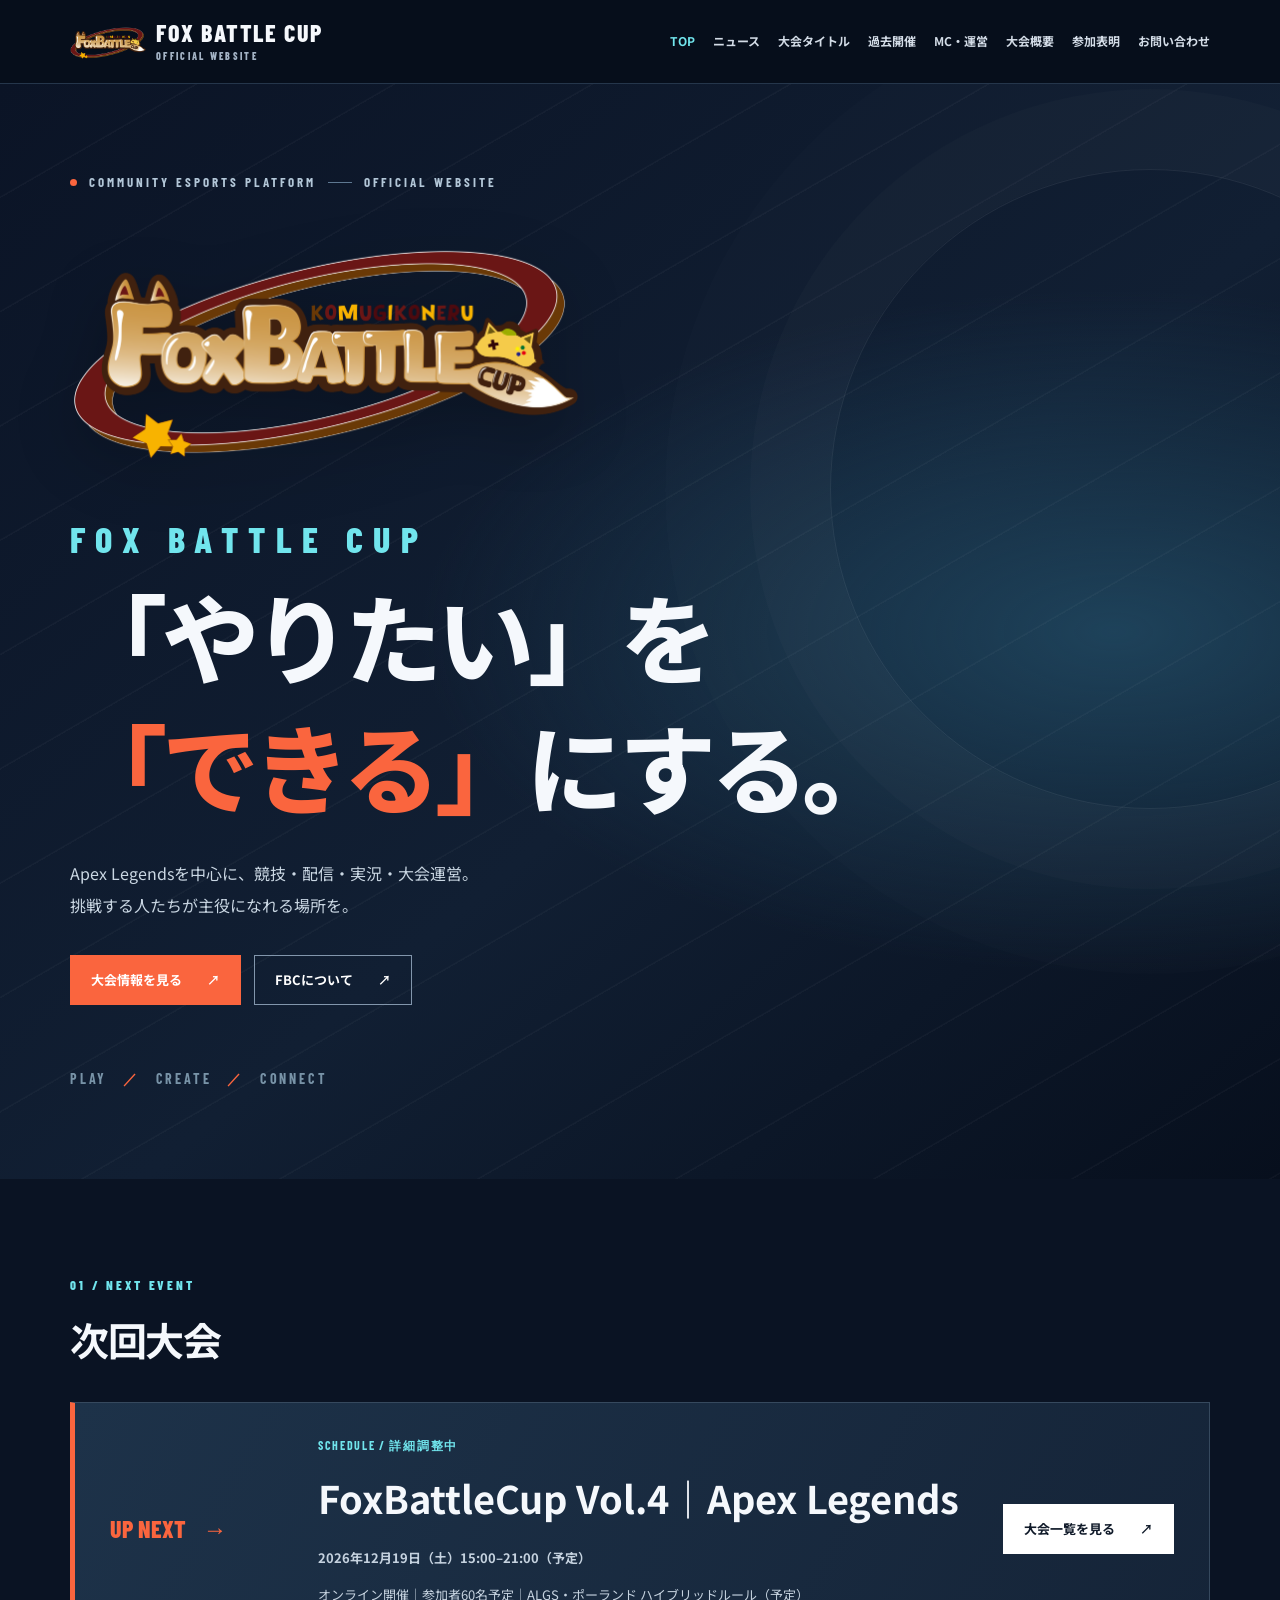
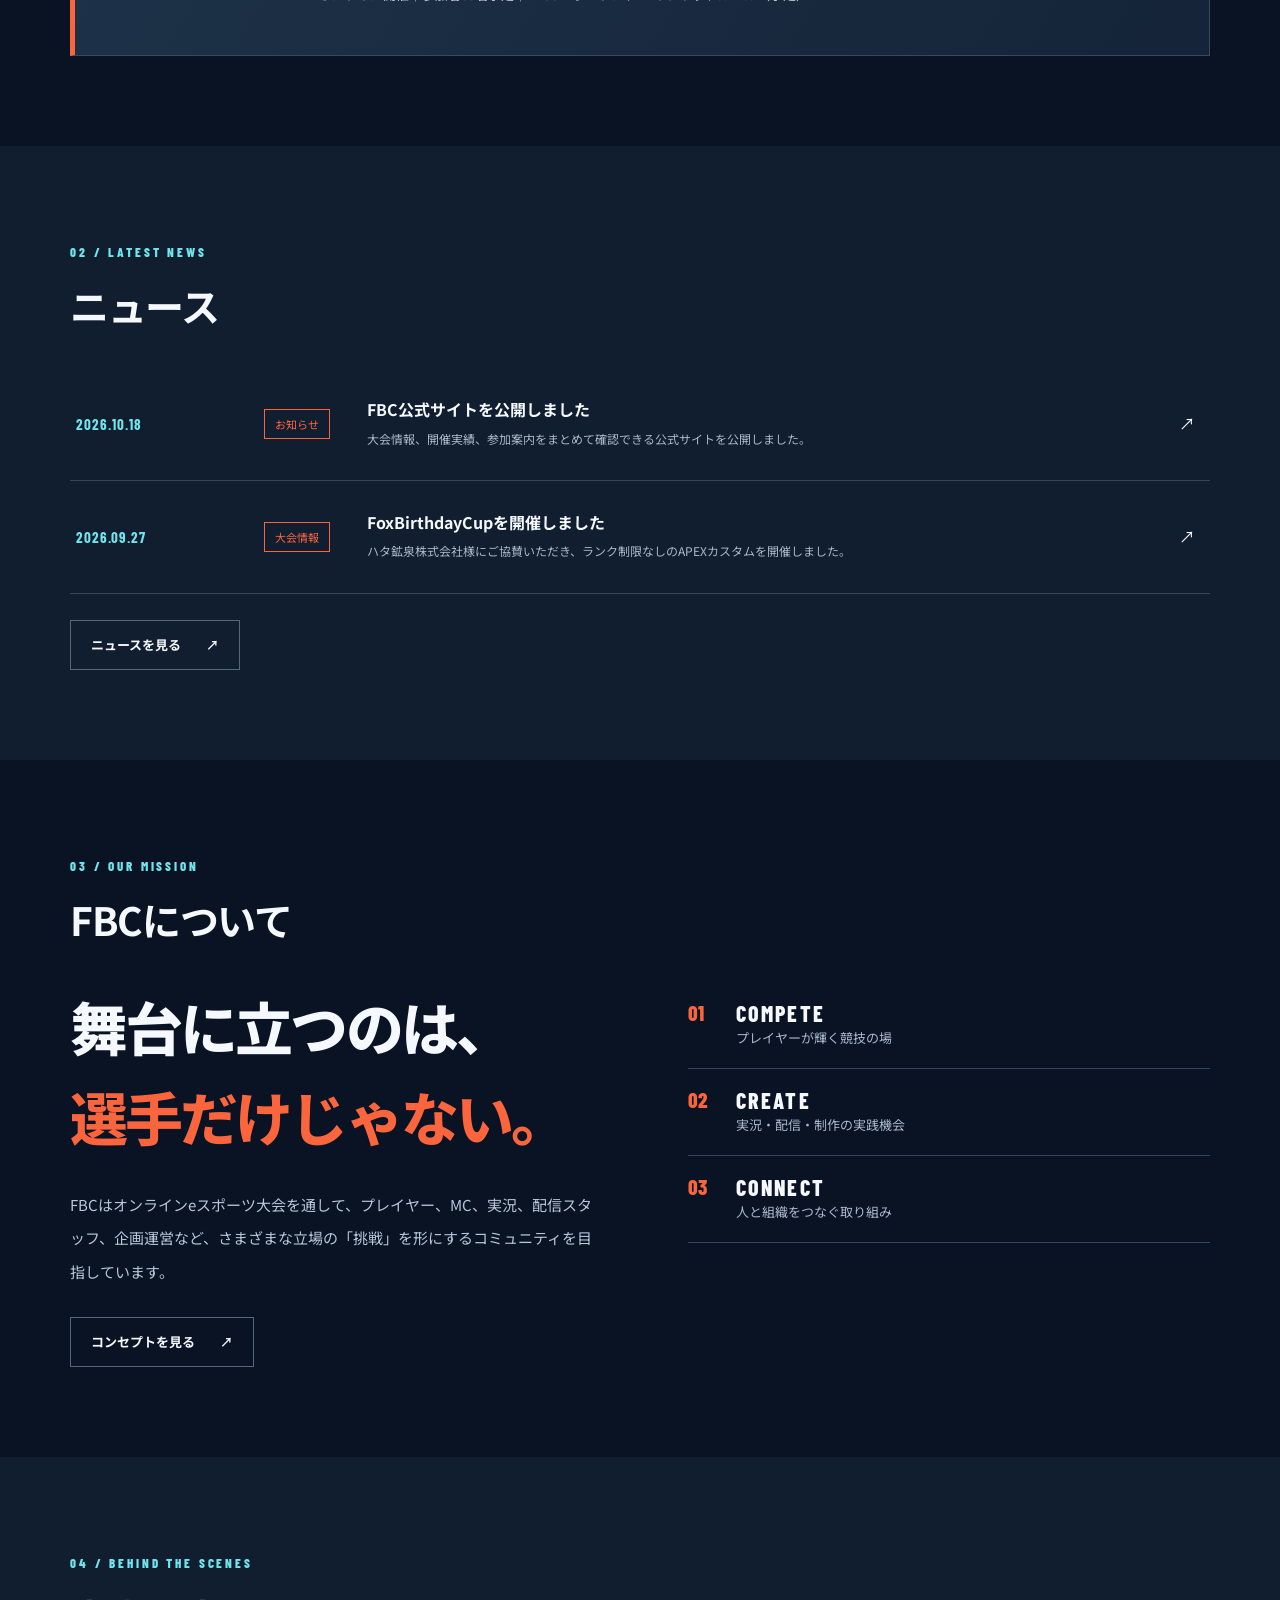
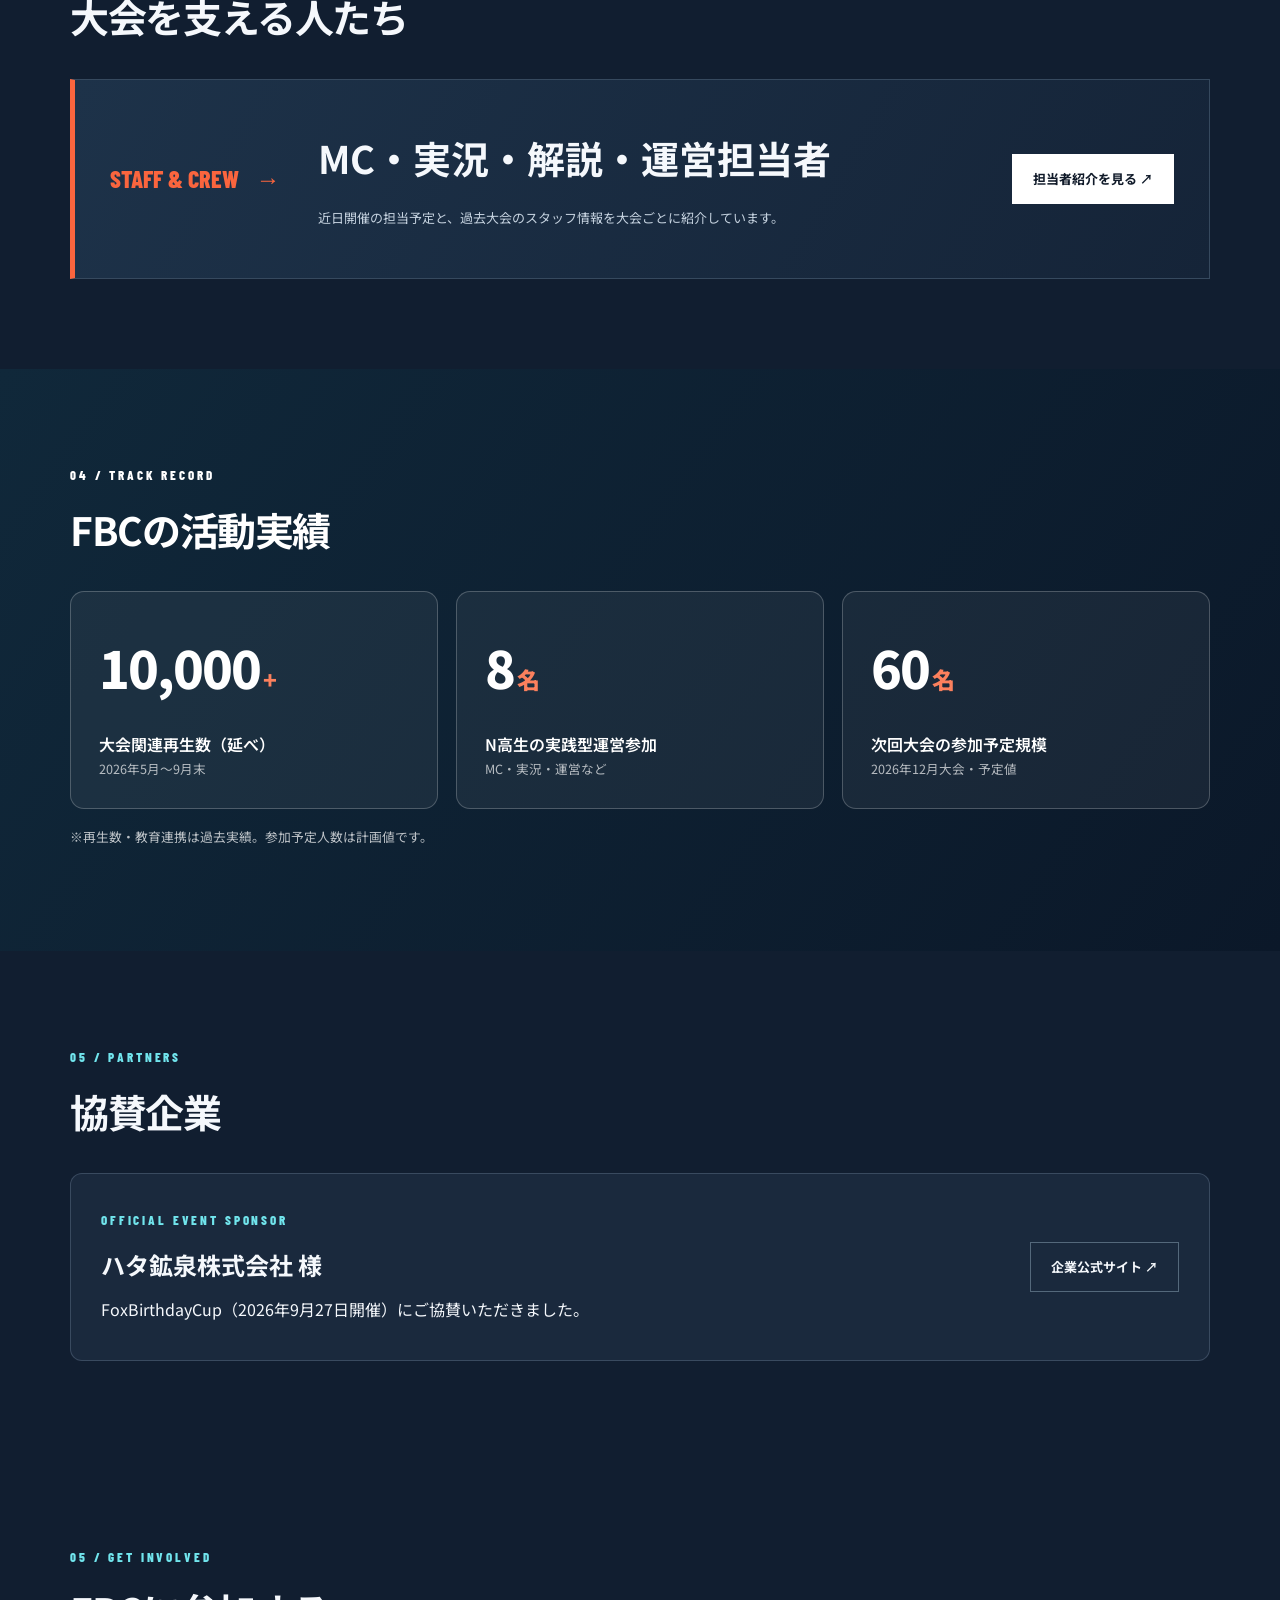
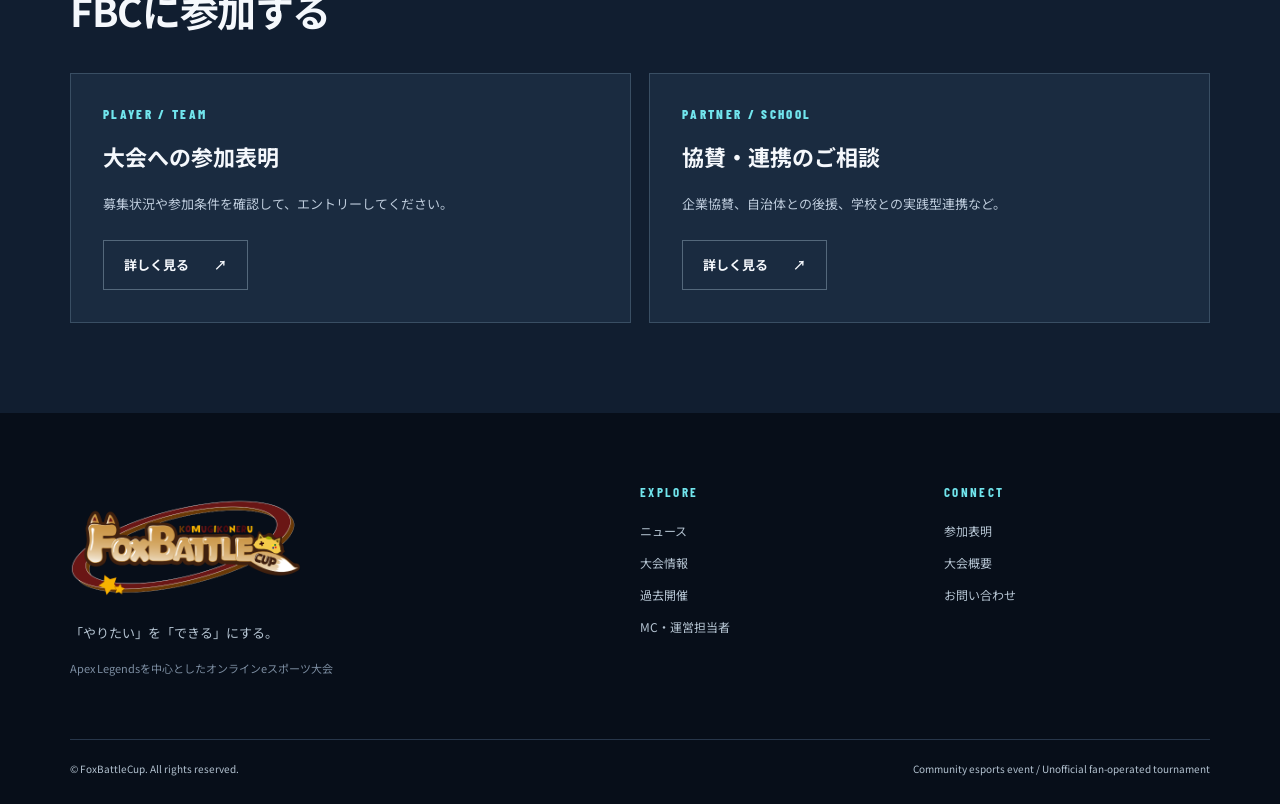
==== commit 6995984f: "Add files via upload" ====
--- a/index.html
+++ b/index.html
@@ -1,3 +1,2 @@
 <!DOCTYPE html>
-
-<html lang="ja"><head><meta charset="utf-8"/><meta content="width=device-width,initial-scale=1" name="viewport"/><meta content="FoxBattleCup公式サイト。Apex Legendsを中心としたオンラインeスポーツ大会。大会情報、参加表明、ニュースを掲載。" name="description"/><meta content="#0a1323" name="theme-color"/><title>HOME | FoxBattleCup</title><link href="assets/style.css" rel="stylesheet"/><meta content="FoxBattleCup | 公式サイト" property="og:title"/><meta content="「やりたい」を「できる」にする。Apex Legendsを中心としたコミュニティeスポーツ大会。" property="og:description"/><meta content="https://k0mugikoneru.github.io/FoxBattleCup/assets/fbc-logo.png" property="og:image"/></head><body class="theme-dark"><a class="skip" href="#content">本文へ移動</a><header class="site-header"><div class="container header-inner"><a aria-label="FoxBattleCup トップ" class="brand" href="index.html"><img alt="FoxBattleCup 大会公式ロゴ" class="brand-image" src="assets/fbc-logo.png"/><span class="brand-words">FOX BATTLE CUP<small>OFFICIAL WEBSITE</small></span></a><button aria-controls="site-nav" aria-expanded="false" aria-label="メニューを開く" class="menu-button" type="button">☰ <span>MENU</span></button><nav aria-label="メインメニュー" class="nav" id="site-nav"><a aria-current="page" href="index.html">TOP</a><a href="news.html">ニュース</a><a href="tournaments.html">大会タイトル</a><a href="archive.html">過去開催</a><a href="about.html">大会概要</a><a href="entry.html">参加表明</a><a href="contact.html">お問い合わせ</a></nav></div></header><main id="content"><section class="home-hero"><div class="container hero-inner"><div class="hero-crest"><span class="live-dot"></span> COMMUNITY ESPORTS PLATFORM <span class="hero-rule"></span> OFFICIAL WEBSITE</div><img alt="FoxBattleCup公式大会ロゴ" class="hero-logo" src="assets/fbc-logo.png"/><p class="hero-kicker">FOX BATTLE CUP</p><h1>「やりたい」を<br/><em>「できる」</em>にする。</h1><p class="hero-lead">Apex Legendsを中心に、競技・配信・実況・大会運営。<br/>挑戦する人たちが主役になれる場所を。</p><div class="buttons"><a class="btn" href="tournaments.html">大会情報を見る <span aria-hidden="true">↗</span></a><a class="btn ghost" href="about.html">FBCについて <span aria-hidden="true">↗</span></a></div><div class="hero-stamp">PLAY <b>／</b> CREATE <b>／</b> CONNECT</div></div><div class="hero-geometry"></div></section><section class="section"><div class="container"><div class="section-heading"><span class="overline">01 / NEXT EVENT</span><h2>次回大会</h2></div><div class="feature-event"><div class="feature-index">UP NEXT <span>→</span></div><div><div class="event-status">SCHEDULE / 詳細調整中</div><h3>FoxBattleCup Vol.4｜Apex Legends</h3><p class="feature-sub">2026年12月19日（土）15:00–21:00（予定）</p><p>オンライン開催｜参加者60名予定｜ALGS・ポーランド ハイブリッドルール（予定）</p></div><a class="btn light" href="tournaments.html">大会一覧を見る <span aria-hidden="true">↗</span></a></div></div></section><section class="section surface-alt"><div class="container"><div class="section-heading"><span class="overline">02 / LATEST NEWS</span><h2>ニュース</h2></div><div class="news-row"><span class="news-date">2026.10.18</span><span class="news-category">お知らせ</span><div><strong>FBC公式サイトを公開しました</strong><p>大会情報、開催実績、参加案内をまとめて確認できる公式サイトを公開しました。</p></div><span>↗</span></div><div class="news-row"><span class="news-date">2026.09.27</span><span class="news-category">大会情報</span><div><strong>FoxBirthdayCupを開催しました</strong><p>ハタ鉱泉株式会社様にご協賛いただき、ランク制限なしのAPEXカスタムを開催しました。</p></div><a href="archive.html">↗</a></div><div class="section-action"><a class="btn outline" href="news.html">ニュースを見る <span aria-hidden="true">↗</span></a></div></div></section><section class="section"><div class="container"><div class="section-heading"><span class="overline">03 / OUR MISSION</span><h2>FBCについて</h2></div><div class="split"><div><p class="statement">舞台に立つのは、<br/><span>選手だけじゃない。</span></p><p class="body-copy">FBCはオンラインeスポーツ大会を通して、プレイヤー、MC、実況、配信スタッフ、企画運営など、さまざまな立場の「挑戦」を形にするコミュニティを目指しています。</p><a class="btn outline" href="about.html">コンセプトを見る <span aria-hidden="true">↗</span></a></div><div class="values"><div><span>01</span><strong>COMPETE</strong><p>プレイヤーが輝く競技の場</p></div><div><span>02</span><strong>CREATE</strong><p>実況・配信・制作の実践機会</p></div><div><span>03</span><strong>CONNECT</strong><p>人と組織をつなぐ取り組み</p></div></div></div></div></section><section class="section impact-section"><div class="container"><div class="section-heading"><span class="overline">04 / TRACK RECORD</span><h2>FBCの活動実績</h2></div><div class="impact-grid"><div><strong>10,000<span>+</span></strong><p>大会関連再生数（延べ）<small>2026年5月〜9月末</small></p></div><div><strong>8<span>名</span></strong><p>N高生の実践型運営参加<small>MC・実況・運営など</small></p></div><div><strong>60<span>名</span></strong><p>次回大会の参加予定規模<small>2026年12月大会・予定値</small></p></div></div><p class="impact-note">※再生数・教育連携は過去実績。参加予定人数は計画値です。</p></div></section><section class="section surface-alt"><div class="container"><div class="section-heading"><span class="overline">05 / PARTNERS</span><h2>協賛企業</h2></div><div class="partner-panel"><div><span class="overline">OFFICIAL EVENT SPONSOR</span><h3>ハタ鉱泉株式会社 様</h3><p>FoxBirthdayCup（2026年9月27日開催）にご協賛いただきました。</p></div><a class="btn outline" href="https://www.hata-kosen.co.jp/" rel="noopener noreferrer" target="_blank">企業公式サイト ↗</a></div></div></section><section class="section surface-alt"><div class="container"><div class="section-heading"><span class="overline">05 / GET INVOLVED</span><h2>FBCに参加する</h2></div><div class="cards two"><article class="card"><div class="card-eyebrow">PLAYER / TEAM</div><h3>大会への参加表明</h3><p>募集状況や参加条件を確認して、エントリーしてください。</p><a class="btn outline" href="entry.html">詳しく見る <span aria-hidden="true">↗</span></a></article><article class="card"><div class="card-eyebrow">PARTNER / SCHOOL</div><h3>協賛・連携のご相談</h3><p>企業協賛、自治体との後援、学校との実践型連携など。</p><a class="btn outline" href="contact.html">詳しく見る <span aria-hidden="true">↗</span></a></article></div></div></section></main><footer class="site-footer"><div class="container footer-grid"><div><img alt="FoxBattleCup" class="footer-brand-image" src="assets/fbc-logo.png"/><p>「やりたい」を「できる」にする。</p><p class="fine">Apex Legendsを中心としたオンラインeスポーツ大会</p></div><div><div class="footer-heading">EXPLORE</div><a href="news.html">ニュース</a><a href="tournaments.html">大会情報</a><a href="archive.html">過去開催</a></div><div><div class="footer-heading">CONNECT</div><a href="entry.html">参加表明</a><a href="about.html">大会概要</a><a href="contact.html">お問い合わせ</a></div></div><div class="container footer-bottom"><span>© FoxBattleCup. All rights reserved.</span><span>Community esports event / Unofficial fan-operated tournament</span></div></footer><script src="assets/config.js"></script><script defer="" src="assets/site.js"></script></body></html>+<html lang="ja"><head><meta charset="utf-8"/><meta content="width=device-width,initial-scale=1" name="viewport"/><meta content="FoxBattleCup公式サイト。Apex Legendsを中心としたオンラインeスポーツ大会。大会情報、参加表明、ニュースを掲載。" name="description"/><meta content="#0a1323" name="theme-color"/><title>HOME | FoxBattleCup</title><link href="assets/style.css" rel="stylesheet"/><meta content="FoxBattleCup | 公式サイト" property="og:title"/><meta content="「やりたい」を「できる」にする。Apex Legendsを中心としたコミュニティeスポーツ大会。" property="og:description"/><meta content="https://k0mugikoneru.github.io/FoxBattleCup/assets/fbc-logo.png" property="og:image"/></head><body class="theme-dark"><a class="skip" href="#content">本文へ移動</a><header class="site-header"><div class="container header-inner"><a aria-label="FoxBattleCup トップ" class="brand" href="index.html"><img alt="FoxBattleCup 大会公式ロゴ" class="brand-image" src="assets/fbc-logo.png"/><span class="brand-words">FOX BATTLE CUP<small>OFFICIAL WEBSITE</small></span></a><button aria-controls="site-nav" aria-expanded="false" aria-label="メニューを開く" class="menu-button" type="button">☰ <span>MENU</span></button><nav aria-label="メインメニュー" class="nav" id="site-nav"><a aria-current="page" href="index.html">TOP</a><a href="news.html">ニュース</a><a href="tournaments.html">大会タイトル</a><a href="archive.html">過去開催</a><a href="staff.html">MC・運営</a><a href="about.html">大会概要</a><a href="entry.html">参加表明</a><a href="contact.html">お問い合わせ</a></nav></div></header><main id="content"><section class="home-hero"><div class="container hero-inner"><div class="hero-crest"><span class="live-dot"></span> COMMUNITY ESPORTS PLATFORM <span class="hero-rule"></span> OFFICIAL WEBSITE</div><img alt="FoxBattleCup公式大会ロゴ" class="hero-logo" src="assets/fbc-logo.png"/><p class="hero-kicker">FOX BATTLE CUP</p><h1>「やりたい」を<br/><em>「できる」</em>にする。</h1><p class="hero-lead">Apex Legendsを中心に、競技・配信・実況・大会運営。<br/>挑戦する人たちが主役になれる場所を。</p><div class="buttons"><a class="btn" href="tournaments.html">大会情報を見る <span aria-hidden="true">↗</span></a><a class="btn ghost" href="about.html">FBCについて <span aria-hidden="true">↗</span></a></div><div class="hero-stamp">PLAY <b>／</b> CREATE <b>／</b> CONNECT</div></div><div class="hero-geometry"></div></section><section class="section"><div class="container"><div class="section-heading"><span class="overline">01 / NEXT EVENT</span><h2>次回大会</h2></div><div class="feature-event"><div class="feature-index">UP NEXT <span>→</span></div><div><div class="event-status">SCHEDULE / 詳細調整中</div><h3>FoxBattleCup Vol.4｜Apex Legends</h3><p class="feature-sub">2026年12月19日（土）15:00–21:00（予定）</p><p>オンライン開催｜参加者60名予定｜ALGS・ポーランド ハイブリッドルール（予定）</p></div><a class="btn light" href="tournaments.html">大会一覧を見る <span aria-hidden="true">↗</span></a></div></div></section><section class="section surface-alt"><div class="container"><div class="section-heading"><span class="overline">02 / LATEST NEWS</span><h2>ニュース</h2></div><div class="news-row"><span class="news-date">2026.10.18</span><span class="news-category">お知らせ</span><div><strong>FBC公式サイトを公開しました</strong><p>大会情報、開催実績、参加案内をまとめて確認できる公式サイトを公開しました。</p></div><span>↗</span></div><div class="news-row"><span class="news-date">2026.09.27</span><span class="news-category">大会情報</span><div><strong>FoxBirthdayCupを開催しました</strong><p>ハタ鉱泉株式会社様にご協賛いただき、ランク制限なしのAPEXカスタムを開催しました。</p></div><a href="archive.html">↗</a></div><div class="section-action"><a class="btn outline" href="news.html">ニュースを見る <span aria-hidden="true">↗</span></a></div></div></section><section class="section"><div class="container"><div class="section-heading"><span class="overline">03 / OUR MISSION</span><h2>FBCについて</h2></div><div class="split"><div><p class="statement">舞台に立つのは、<br/><span>選手だけじゃない。</span></p><p class="body-copy">FBCはオンラインeスポーツ大会を通して、プレイヤー、MC、実況、配信スタッフ、企画運営など、さまざまな立場の「挑戦」を形にするコミュニティを目指しています。</p><a class="btn outline" href="about.html">コンセプトを見る <span aria-hidden="true">↗</span></a></div><div class="values"><div><span>01</span><strong>COMPETE</strong><p>プレイヤーが輝く競技の場</p></div><div><span>02</span><strong>CREATE</strong><p>実況・配信・制作の実践機会</p></div><div><span>03</span><strong>CONNECT</strong><p>人と組織をつなぐ取り組み</p></div></div></div></div></section><section class="section surface-alt"><div class="container"><div class="section-heading"><span class="overline">04 / BEHIND THE SCENES</span><h2>大会を支える人たち</h2></div><div class="feature-event"><div class="feature-index">STAFF &amp; CREW <span>→</span></div><div><h3>MC・実況・解説・運営担当者</h3><p>近日開催の担当予定と、過去大会のスタッフ情報を大会ごとに紹介しています。</p></div><a class="btn light" href="staff.html">担当者紹介を見る ↗</a></div></div></section><section class="section impact-section"><div class="container"><div class="section-heading"><span class="overline">04 / TRACK RECORD</span><h2>FBCの活動実績</h2></div><div class="impact-grid"><div><strong>10,000<span>+</span></strong><p>大会関連再生数（延べ）<small>2026年5月〜9月末</small></p></div><div><strong>8<span>名</span></strong><p>N高生の実践型運営参加<small>MC・実況・運営など</small></p></div><div><strong>60<span>名</span></strong><p>次回大会の参加予定規模<small>2026年12月大会・予定値</small></p></div></div><p class="impact-note">※再生数・教育連携は過去実績。参加予定人数は計画値です。</p></div></section><section class="section surface-alt"><div class="container"><div class="section-heading"><span class="overline">05 / PARTNERS</span><h2>協賛企業</h2></div><div class="partner-panel"><div><span class="overline">OFFICIAL EVENT SPONSOR</span><h3>ハタ鉱泉株式会社 様</h3><p>FoxBirthdayCup（2026年9月27日開催）にご協賛いただきました。</p></div><a class="btn outline" href="https://www.hata-kosen.co.jp/" rel="noopener noreferrer" target="_blank">企業公式サイト ↗</a></div></div></section><section class="section surface-alt"><div class="container"><div class="section-heading"><span class="overline">05 / GET INVOLVED</span><h2>FBCに参加する</h2></div><div class="cards two"><article class="card"><div class="card-eyebrow">PLAYER / TEAM</div><h3>大会への参加表明</h3><p>募集状況や参加条件を確認して、エントリーしてください。</p><a class="btn outline" href="entry.html">詳しく見る <span aria-hidden="true">↗</span></a></article><article class="card"><div class="card-eyebrow">PARTNER / SCHOOL</div><h3>協賛・連携のご相談</h3><p>企業協賛、自治体との後援、学校との実践型連携など。</p><a class="btn outline" href="contact.html">詳しく見る <span aria-hidden="true">↗</span></a></article></div></div></section></main><footer class="site-footer"><div class="container footer-grid"><div><img alt="FoxBattleCup" class="footer-brand-image" src="assets/fbc-logo.png"/><p>「やりたい」を「できる」にする。</p><p class="fine">Apex Legendsを中心としたオンラインeスポーツ大会</p></div><div><div class="footer-heading">EXPLORE</div><a href="news.html">ニュース</a><a href="tournaments.html">大会情報</a><a href="archive.html">過去開催</a><a href="staff.html">MC・運営担当者</a></div><div><div class="footer-heading">CONNECT</div><a href="entry.html">参加表明</a><a href="about.html">大会概要</a><a href="contact.html">お問い合わせ</a></div></div><div class="container footer-bottom"><span>© FoxBattleCup. All rights reserved.</span><span>Community esports event / Unofficial fan-operated tournament</span></div></footer><script src="assets/config.js"></script><script defer="" src="assets/site.js"></script></body></html>
--- a/assets/style.css
+++ b/assets/style.css
@@ -19,3 +19,21 @@
 
 /* FBC v4 brand and archive */
 .brand-image{display:block;width:76px;height:46px;object-fit:contain;flex-shrink:0}.brand{gap:10px}.footer-brand-image{display:block;width:min(300px,100%);height:auto;max-height:130px;object-fit:contain;object-position:left center}.hero-logo{width:min(510px,90%);height:auto;display:block;object-fit:contain;margin:10px 0 23px;filter:drop-shadow(0 18px 30px rgba(0,0,0,.23))}.history-grid{display:grid;grid-template-columns:repeat(2,minmax(0,1fr));gap:20px}.history-card{background:rgba(125,156,196,.06);border:1px solid rgba(150,171,199,.25);padding:27px;border-radius:12px}.history-card-meta{display:flex;gap:16px;flex-wrap:wrap;align-items:center;font-size:.83rem;letter-spacing:.04em;opacity:.85}.history-tag{font-size:.69rem;border:1px solid currentColor;padding:4px 8px;border-radius:4px}.history-card h3{font-size:clamp(1.35rem,2.3vw,1.85rem);margin:15px 0 7px}.history-card p{margin:8px 0 14px;line-height:1.7}.history-date{font-size:.85rem;opacity:.85}.history-card .btn{margin-top:9px}.partner-panel{display:flex;gap:20px;align-items:center;justify-content:space-between;padding:30px;border-radius:12px;background:rgba(126,157,196,.09);border:1px solid rgba(151,171,196,.25);margin-top:18px}.partner-panel h3{font-size:1.5rem;margin:9px 0}.partner-panel p{margin:7px 0;line-height:1.65}.sponsor-archive{margin-top:32px}@media(max-width:760px){.history-grid{grid-template-columns:1fr}.partner-panel{align-items:flex-start;flex-direction:column}.brand-image{width:62px;height:43px}.hero-logo{width:min(380px,95%)}.history-card{padding:21px}}
+
+/* Ver.4.1: tournament-title page only. Headings +30%; body copy -50%. */
+.tournament-typography .page-hero h1{font-size:clamp(48px,11.7vw,153.4px)}
+.tournament-typography .section-heading h2{font-size:clamp(33.8px,4.42vw,50.7px)}
+.tournament-typography .event-card h3{font-size:28.6px}
+.tournament-typography .steps strong{font-size:20.8px}
+.tournament-typography .page-hero p{font-size:7.5px}
+.tournament-typography .event-card p:not(.date-display){font-size:6.5px}
+.tournament-typography .event-card .date-display{font-size:32px!important;line-height:1.4}
+.tournament-typography .event-card .date-display span{font-size:12.5px}
+.tournament-typography .steps p{font-size:6.5px}
+.tournament-typography .note{font-size:6px}
+@media(max-width:720px){.tournament-typography .page-hero h1{font-size:clamp(38px,10vw,92px);overflow-wrap:anywhere}.tournament-typography .event-card h3{font-size:clamp(23px,5vw,28.6px)}}
+
+/* Ver.4.1 revision: event detail rows and two requested text size changes. */
+.tournament-typography .event-card .date-display .event-detail-line{display:block;font-weight:900;overflow-wrap:anywhere}
+.tournament-typography .event-card p.season-copy{font-size:12.675px} /* 前版 8.45px × 1.50 */
+.tournament-typography .note{font-size:12.6px} /* 前版 8.4px × 1.50 */
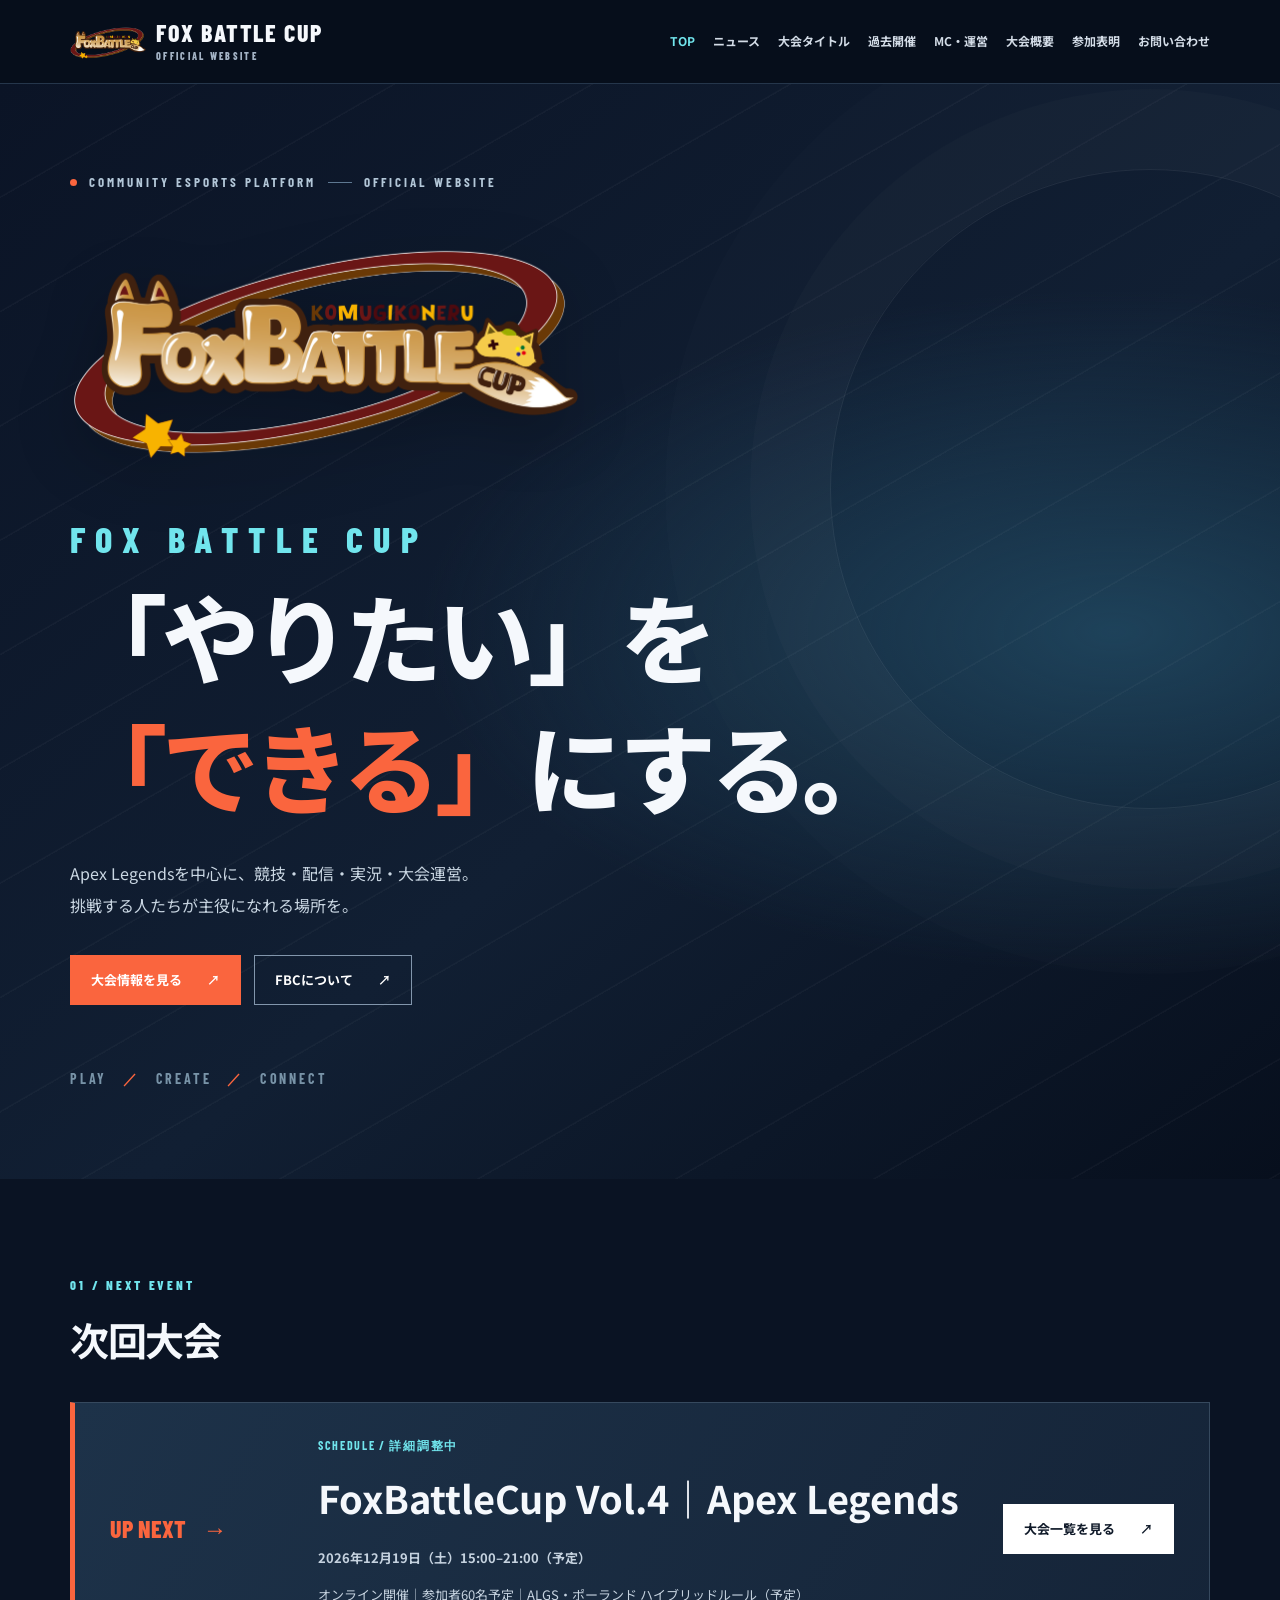
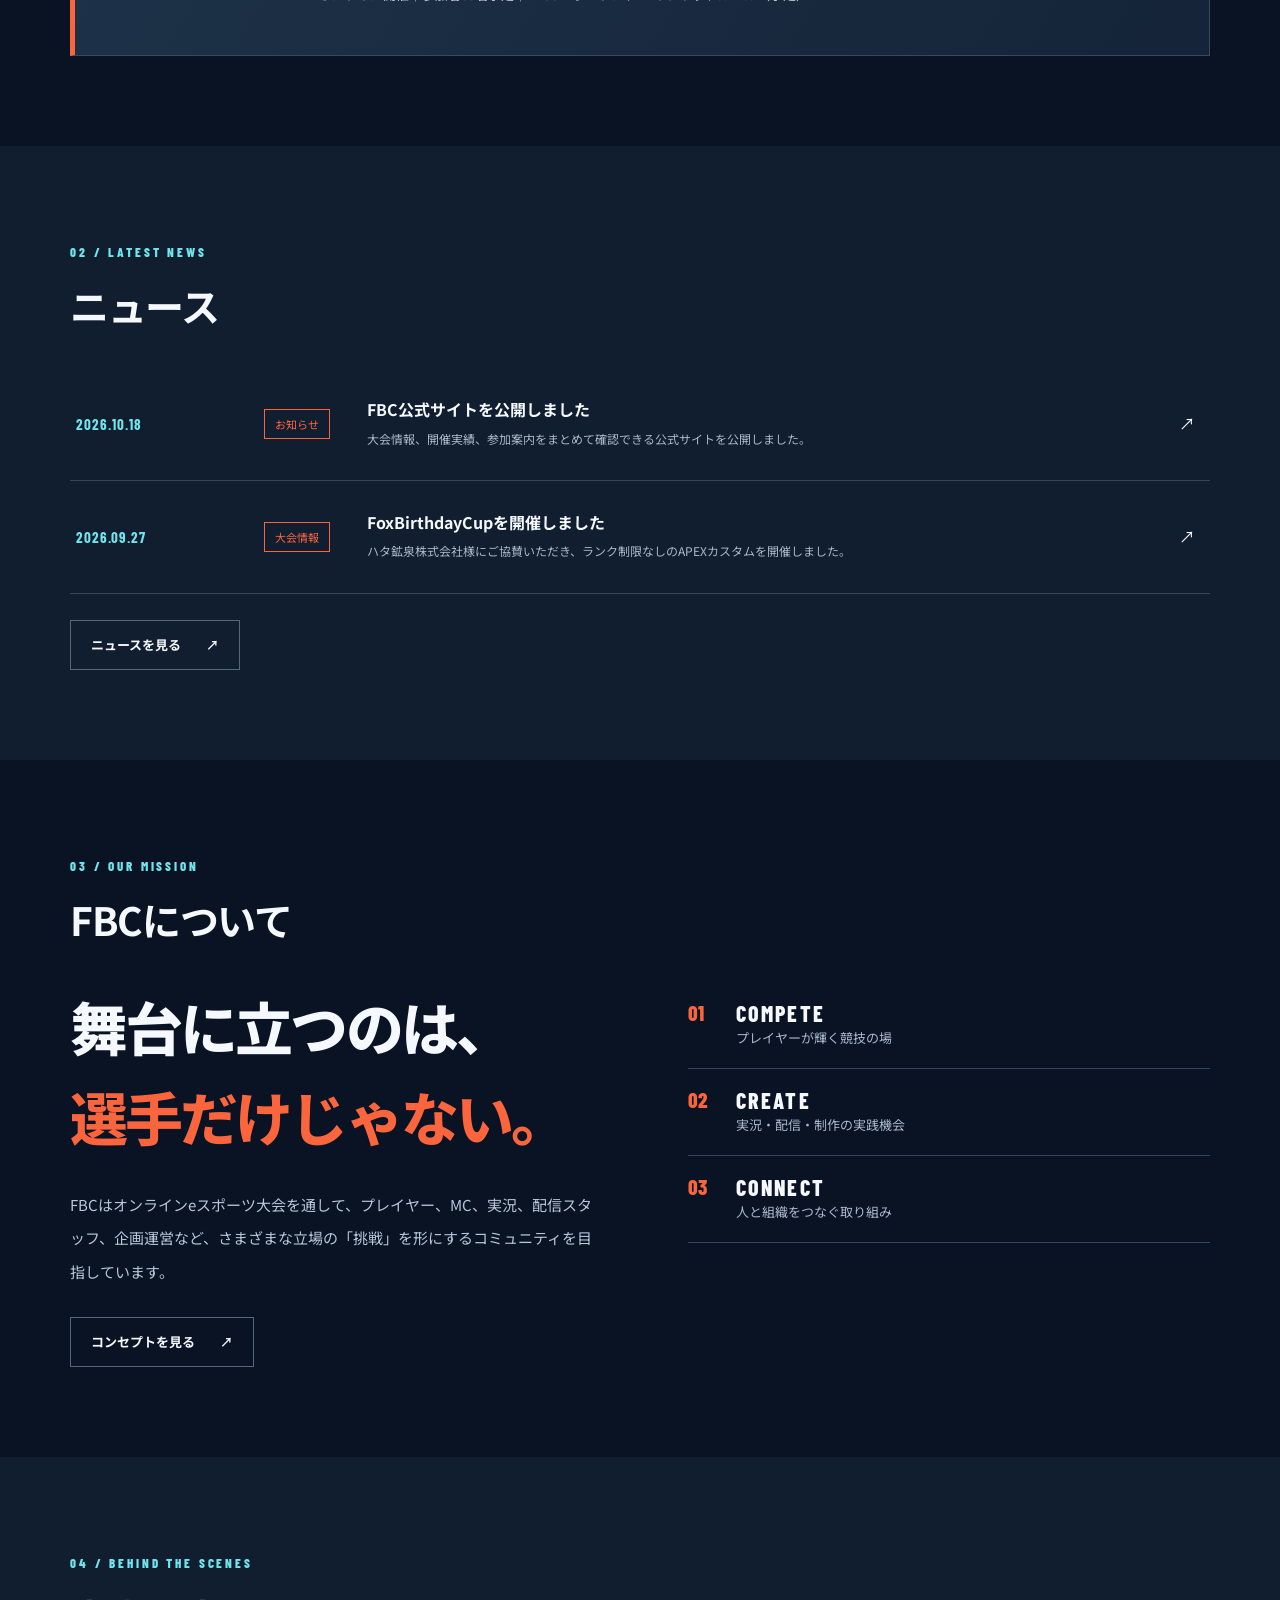
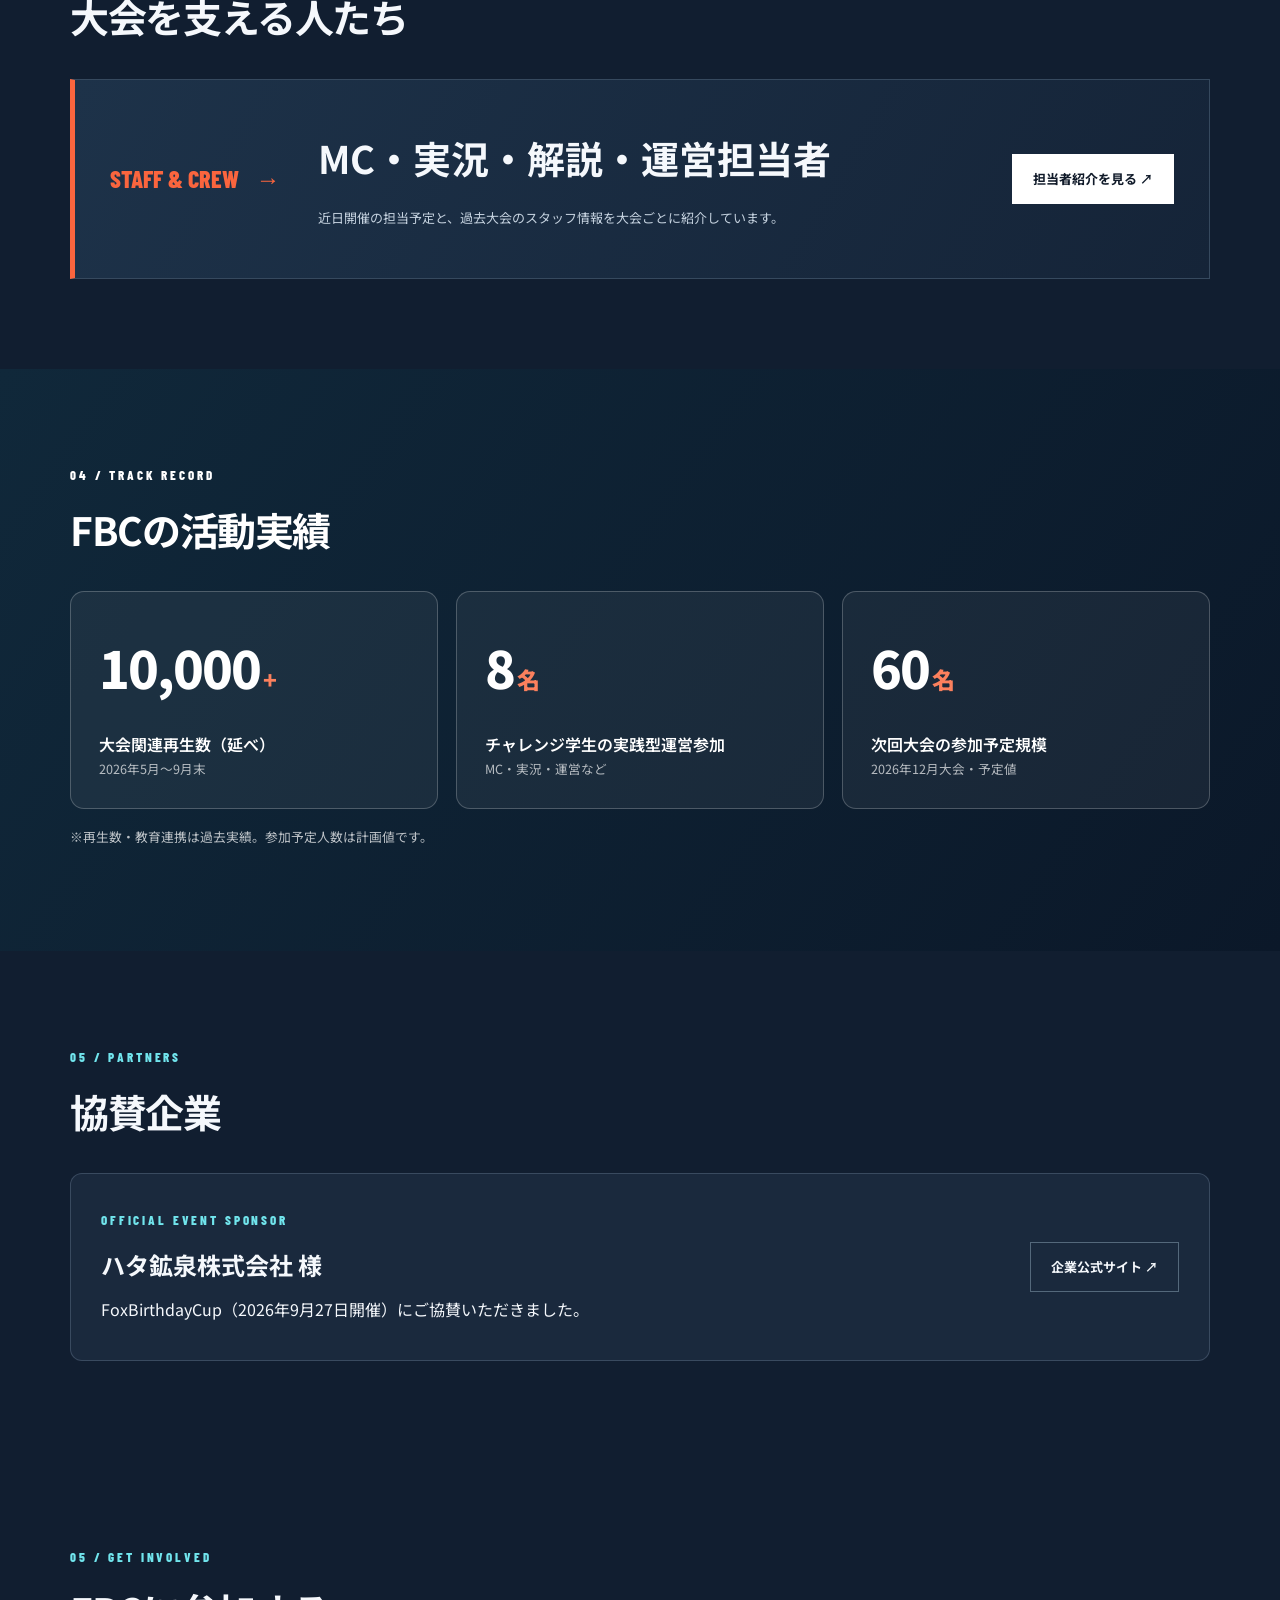
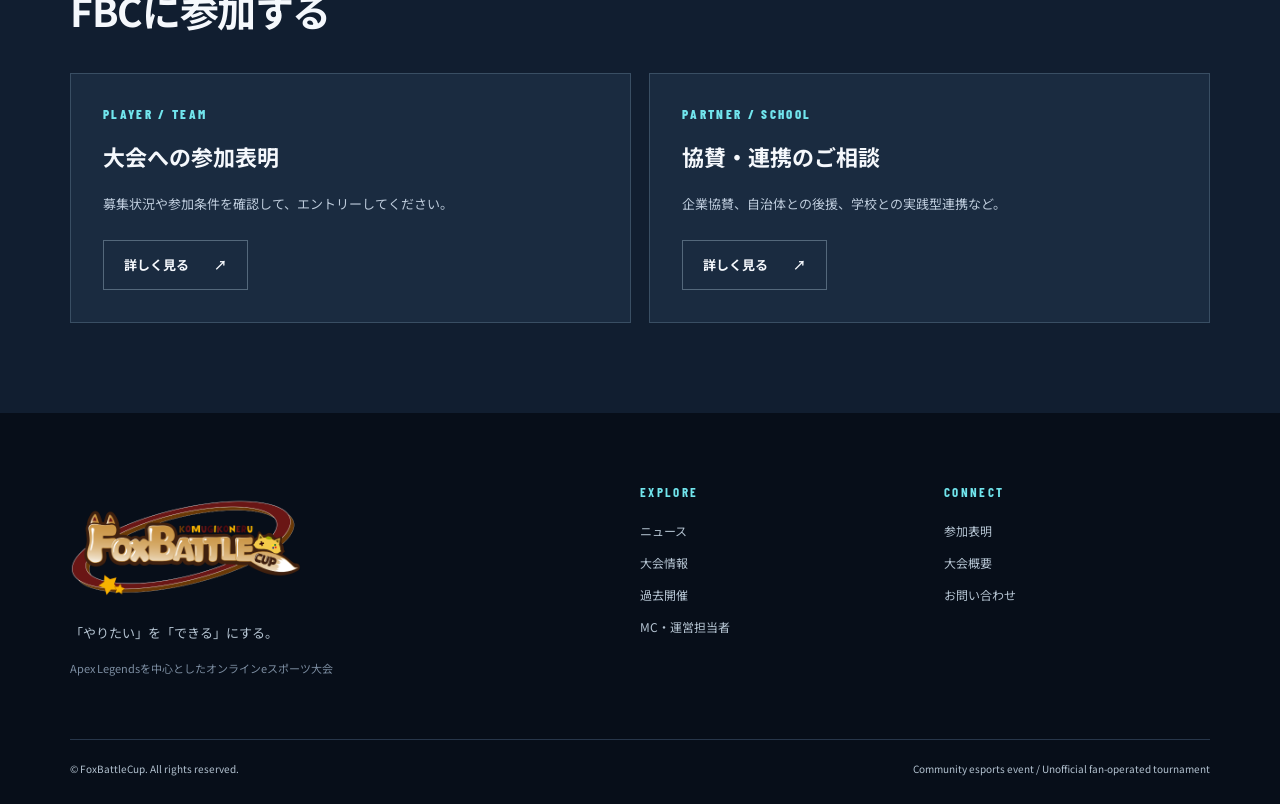
==== commit c3ed2f66: "Add files via upload" ====
--- a/index.html
+++ b/index.html
@@ -1,2 +1,2 @@
 <!DOCTYPE html>
-<html lang="ja"><head><meta charset="utf-8"/><meta content="width=device-width,initial-scale=1" name="viewport"/><meta content="FoxBattleCup公式サイト。Apex Legendsを中心としたオンラインeスポーツ大会。大会情報、参加表明、ニュースを掲載。" name="description"/><meta content="#0a1323" name="theme-color"/><title>HOME | FoxBattleCup</title><link href="assets/style.css" rel="stylesheet"/><meta content="FoxBattleCup | 公式サイト" property="og:title"/><meta content="「やりたい」を「できる」にする。Apex Legendsを中心としたコミュニティeスポーツ大会。" property="og:description"/><meta content="https://k0mugikoneru.github.io/FoxBattleCup/assets/fbc-logo.png" property="og:image"/></head><body class="theme-dark"><a class="skip" href="#content">本文へ移動</a><header class="site-header"><div class="container header-inner"><a aria-label="FoxBattleCup トップ" class="brand" href="index.html"><img alt="FoxBattleCup 大会公式ロゴ" class="brand-image" src="assets/fbc-logo.png"/><span class="brand-words">FOX BATTLE CUP<small>OFFICIAL WEBSITE</small></span></a><button aria-controls="site-nav" aria-expanded="false" aria-label="メニューを開く" class="menu-button" type="button">☰ <span>MENU</span></button><nav aria-label="メインメニュー" class="nav" id="site-nav"><a aria-current="page" href="index.html">TOP</a><a href="news.html">ニュース</a><a href="tournaments.html">大会タイトル</a><a href="archive.html">過去開催</a><a href="staff.html">MC・運営</a><a href="about.html">大会概要</a><a href="entry.html">参加表明</a><a href="contact.html">お問い合わせ</a></nav></div></header><main id="content"><section class="home-hero"><div class="container hero-inner"><div class="hero-crest"><span class="live-dot"></span> COMMUNITY ESPORTS PLATFORM <span class="hero-rule"></span> OFFICIAL WEBSITE</div><img alt="FoxBattleCup公式大会ロゴ" class="hero-logo" src="assets/fbc-logo.png"/><p class="hero-kicker">FOX BATTLE CUP</p><h1>「やりたい」を<br/><em>「できる」</em>にする。</h1><p class="hero-lead">Apex Legendsを中心に、競技・配信・実況・大会運営。<br/>挑戦する人たちが主役になれる場所を。</p><div class="buttons"><a class="btn" href="tournaments.html">大会情報を見る <span aria-hidden="true">↗</span></a><a class="btn ghost" href="about.html">FBCについて <span aria-hidden="true">↗</span></a></div><div class="hero-stamp">PLAY <b>／</b> CREATE <b>／</b> CONNECT</div></div><div class="hero-geometry"></div></section><section class="section"><div class="container"><div class="section-heading"><span class="overline">01 / NEXT EVENT</span><h2>次回大会</h2></div><div class="feature-event"><div class="feature-index">UP NEXT <span>→</span></div><div><div class="event-status">SCHEDULE / 詳細調整中</div><h3>FoxBattleCup Vol.4｜Apex Legends</h3><p class="feature-sub">2026年12月19日（土）15:00–21:00（予定）</p><p>オンライン開催｜参加者60名予定｜ALGS・ポーランド ハイブリッドルール（予定）</p></div><a class="btn light" href="tournaments.html">大会一覧を見る <span aria-hidden="true">↗</span></a></div></div></section><section class="section surface-alt"><div class="container"><div class="section-heading"><span class="overline">02 / LATEST NEWS</span><h2>ニュース</h2></div><div class="news-row"><span class="news-date">2026.10.18</span><span class="news-category">お知らせ</span><div><strong>FBC公式サイトを公開しました</strong><p>大会情報、開催実績、参加案内をまとめて確認できる公式サイトを公開しました。</p></div><span>↗</span></div><div class="news-row"><span class="news-date">2026.09.27</span><span class="news-category">大会情報</span><div><strong>FoxBirthdayCupを開催しました</strong><p>ハタ鉱泉株式会社様にご協賛いただき、ランク制限なしのAPEXカスタムを開催しました。</p></div><a href="archive.html">↗</a></div><div class="section-action"><a class="btn outline" href="news.html">ニュースを見る <span aria-hidden="true">↗</span></a></div></div></section><section class="section"><div class="container"><div class="section-heading"><span class="overline">03 / OUR MISSION</span><h2>FBCについて</h2></div><div class="split"><div><p class="statement">舞台に立つのは、<br/><span>選手だけじゃない。</span></p><p class="body-copy">FBCはオンラインeスポーツ大会を通して、プレイヤー、MC、実況、配信スタッフ、企画運営など、さまざまな立場の「挑戦」を形にするコミュニティを目指しています。</p><a class="btn outline" href="about.html">コンセプトを見る <span aria-hidden="true">↗</span></a></div><div class="values"><div><span>01</span><strong>COMPETE</strong><p>プレイヤーが輝く競技の場</p></div><div><span>02</span><strong>CREATE</strong><p>実況・配信・制作の実践機会</p></div><div><span>03</span><strong>CONNECT</strong><p>人と組織をつなぐ取り組み</p></div></div></div></div></section><section class="section surface-alt"><div class="container"><div class="section-heading"><span class="overline">04 / BEHIND THE SCENES</span><h2>大会を支える人たち</h2></div><div class="feature-event"><div class="feature-index">STAFF &amp; CREW <span>→</span></div><div><h3>MC・実況・解説・運営担当者</h3><p>近日開催の担当予定と、過去大会のスタッフ情報を大会ごとに紹介しています。</p></div><a class="btn light" href="staff.html">担当者紹介を見る ↗</a></div></div></section><section class="section impact-section"><div class="container"><div class="section-heading"><span class="overline">04 / TRACK RECORD</span><h2>FBCの活動実績</h2></div><div class="impact-grid"><div><strong>10,000<span>+</span></strong><p>大会関連再生数（延べ）<small>2026年5月〜9月末</small></p></div><div><strong>8<span>名</span></strong><p>N高生の実践型運営参加<small>MC・実況・運営など</small></p></div><div><strong>60<span>名</span></strong><p>次回大会の参加予定規模<small>2026年12月大会・予定値</small></p></div></div><p class="impact-note">※再生数・教育連携は過去実績。参加予定人数は計画値です。</p></div></section><section class="section surface-alt"><div class="container"><div class="section-heading"><span class="overline">05 / PARTNERS</span><h2>協賛企業</h2></div><div class="partner-panel"><div><span class="overline">OFFICIAL EVENT SPONSOR</span><h3>ハタ鉱泉株式会社 様</h3><p>FoxBirthdayCup（2026年9月27日開催）にご協賛いただきました。</p></div><a class="btn outline" href="https://www.hata-kosen.co.jp/" rel="noopener noreferrer" target="_blank">企業公式サイト ↗</a></div></div></section><section class="section surface-alt"><div class="container"><div class="section-heading"><span class="overline">05 / GET INVOLVED</span><h2>FBCに参加する</h2></div><div class="cards two"><article class="card"><div class="card-eyebrow">PLAYER / TEAM</div><h3>大会への参加表明</h3><p>募集状況や参加条件を確認して、エントリーしてください。</p><a class="btn outline" href="entry.html">詳しく見る <span aria-hidden="true">↗</span></a></article><article class="card"><div class="card-eyebrow">PARTNER / SCHOOL</div><h3>協賛・連携のご相談</h3><p>企業協賛、自治体との後援、学校との実践型連携など。</p><a class="btn outline" href="contact.html">詳しく見る <span aria-hidden="true">↗</span></a></article></div></div></section></main><footer class="site-footer"><div class="container footer-grid"><div><img alt="FoxBattleCup" class="footer-brand-image" src="assets/fbc-logo.png"/><p>「やりたい」を「できる」にする。</p><p class="fine">Apex Legendsを中心としたオンラインeスポーツ大会</p></div><div><div class="footer-heading">EXPLORE</div><a href="news.html">ニュース</a><a href="tournaments.html">大会情報</a><a href="archive.html">過去開催</a><a href="staff.html">MC・運営担当者</a></div><div><div class="footer-heading">CONNECT</div><a href="entry.html">参加表明</a><a href="about.html">大会概要</a><a href="contact.html">お問い合わせ</a></div></div><div class="container footer-bottom"><span>© FoxBattleCup. All rights reserved.</span><span>Community esports event / Unofficial fan-operated tournament</span></div></footer><script src="assets/config.js"></script><script defer="" src="assets/site.js"></script></body></html>+<html lang="ja"><head><meta charset="utf-8"/><meta content="width=device-width,initial-scale=1" name="viewport"/><meta content="FoxBattleCup公式サイト。Apex Legendsを中心としたオンラインeスポーツ大会。大会情報、参加表明、ニュースを掲載。" name="description"/><meta content="#0a1323" name="theme-color"/><title>HOME | FoxBattleCup</title><link href="assets/style.css" rel="stylesheet"/><meta content="FoxBattleCup | 公式サイト" property="og:title"/><meta content="「やりたい」を「できる」にする。Apex Legendsを中心としたコミュニティeスポーツ大会。" property="og:description"/><meta content="https://k0mugikoneru.github.io/FoxBattleCup/assets/fbc-logo.png" property="og:image"/></head><body class="theme-dark"><a class="skip" href="#content">本文へ移動</a><header class="site-header"><div class="container header-inner"><a aria-label="FoxBattleCup トップ" class="brand" href="index.html"><img alt="FoxBattleCup 大会公式ロゴ" class="brand-image" src="assets/fbc-logo.png"/><span class="brand-words">FOX BATTLE CUP<small>OFFICIAL WEBSITE</small></span></a><button aria-controls="site-nav" aria-expanded="false" aria-label="メニューを開く" class="menu-button" type="button">☰ <span>MENU</span></button><nav aria-label="メインメニュー" class="nav" id="site-nav"><a aria-current="page" href="index.html">TOP</a><a href="news.html">ニュース</a><a href="tournaments.html">大会タイトル</a><a href="archive.html">過去開催</a><a href="staff.html">MC・運営</a><a href="about.html">大会概要</a><a href="entry.html">参加表明</a><a href="contact.html">お問い合わせ</a></nav></div></header><main id="content"><section class="home-hero"><div class="container hero-inner"><div class="hero-crest"><span class="live-dot"></span> COMMUNITY ESPORTS PLATFORM <span class="hero-rule"></span> OFFICIAL WEBSITE</div><img alt="FoxBattleCup公式大会ロゴ" class="hero-logo" src="assets/fbc-logo.png"/><p class="hero-kicker">FOX BATTLE CUP</p><h1>「やりたい」を<br/><em>「できる」</em>にする。</h1><p class="hero-lead">Apex Legendsを中心に、競技・配信・実況・大会運営。<br/>挑戦する人たちが主役になれる場所を。</p><div class="buttons"><a class="btn" href="tournaments.html">大会情報を見る <span aria-hidden="true">↗</span></a><a class="btn ghost" href="about.html">FBCについて <span aria-hidden="true">↗</span></a></div><div class="hero-stamp">PLAY <b>／</b> CREATE <b>／</b> CONNECT</div></div><div class="hero-geometry"></div></section><section class="section"><div class="container"><div class="section-heading"><span class="overline">01 / NEXT EVENT</span><h2>次回大会</h2></div><div class="feature-event"><div class="feature-index">UP NEXT <span>→</span></div><div><div class="event-status">SCHEDULE / 詳細調整中</div><h3>FoxBattleCup Vol.4｜Apex Legends</h3><p class="feature-sub">2026年12月19日（土）15:00–21:00（予定）</p><p>オンライン開催｜参加者60名予定｜ALGS・ポーランド ハイブリッドルール（予定）</p></div><a class="btn light" href="tournaments.html">大会一覧を見る <span aria-hidden="true">↗</span></a></div></div></section><section class="section surface-alt"><div class="container"><div class="section-heading"><span class="overline">02 / LATEST NEWS</span><h2>ニュース</h2></div><div class="news-row"><span class="news-date">2026.10.18</span><span class="news-category">お知らせ</span><div><strong>FBC公式サイトを公開しました</strong><p>大会情報、開催実績、参加案内をまとめて確認できる公式サイトを公開しました。</p></div><span>↗</span></div><div class="news-row"><span class="news-date">2026.09.27</span><span class="news-category">大会情報</span><div><strong>FoxBirthdayCupを開催しました</strong><p>ハタ鉱泉株式会社様にご協賛いただき、ランク制限なしのAPEXカスタムを開催しました。</p></div><a href="archive.html">↗</a></div><div class="section-action"><a class="btn outline" href="news.html">ニュースを見る <span aria-hidden="true">↗</span></a></div></div></section><section class="section"><div class="container"><div class="section-heading"><span class="overline">03 / OUR MISSION</span><h2>FBCについて</h2></div><div class="split"><div><p class="statement">舞台に立つのは、<br/><span>選手だけじゃない。</span></p><p class="body-copy">FBCはオンラインeスポーツ大会を通して、プレイヤー、MC、実況、配信スタッフ、企画運営など、さまざまな立場の「挑戦」を形にするコミュニティを目指しています。</p><a class="btn outline" href="about.html">コンセプトを見る <span aria-hidden="true">↗</span></a></div><div class="values"><div><span>01</span><strong>COMPETE</strong><p>プレイヤーが輝く競技の場</p></div><div><span>02</span><strong>CREATE</strong><p>実況・配信・制作の実践機会</p></div><div><span>03</span><strong>CONNECT</strong><p>人と組織をつなぐ取り組み</p></div></div></div></div></section><section class="section surface-alt"><div class="container"><div class="section-heading"><span class="overline">04 / BEHIND THE SCENES</span><h2>大会を支える人たち</h2></div><div class="feature-event"><div class="feature-index">STAFF &amp; CREW <span>→</span></div><div><h3>MC・実況・解説・運営担当者</h3><p>近日開催の担当予定と、過去大会のスタッフ情報を大会ごとに紹介しています。</p></div><a class="btn light" href="staff.html">担当者紹介を見る ↗</a></div></div></section><section class="section impact-section"><div class="container"><div class="section-heading"><span class="overline">04 / TRACK RECORD</span><h2>FBCの活動実績</h2></div><div class="impact-grid"><div><strong>10,000<span>+</span></strong><p>大会関連再生数（延べ）<small>2026年5月〜9月末</small></p></div><div><strong>8<span>名</span></strong><p>チャレンジ学生の実践型運営参加<small>MC・実況・運営など</small></p></div><div><strong>60<span>名</span></strong><p>次回大会の参加予定規模<small>2026年12月大会・予定値</small></p></div></div><p class="impact-note">※再生数・教育連携は過去実績。参加予定人数は計画値です。</p></div></section><section class="section surface-alt"><div class="container"><div class="section-heading"><span class="overline">05 / PARTNERS</span><h2>協賛企業</h2></div><div class="partner-panel"><div><span class="overline">OFFICIAL EVENT SPONSOR</span><h3>ハタ鉱泉株式会社 様</h3><p>FoxBirthdayCup（2026年9月27日開催）にご協賛いただきました。</p></div><a class="btn outline" href="https://www.hata-kosen.co.jp/" rel="noopener noreferrer" target="_blank">企業公式サイト ↗</a></div></div></section><section class="section surface-alt"><div class="container"><div class="section-heading"><span class="overline">05 / GET INVOLVED</span><h2>FBCに参加する</h2></div><div class="cards two"><article class="card"><div class="card-eyebrow">PLAYER / TEAM</div><h3>大会への参加表明</h3><p>募集状況や参加条件を確認して、エントリーしてください。</p><a class="btn outline" href="entry.html">詳しく見る <span aria-hidden="true">↗</span></a></article><article class="card"><div class="card-eyebrow">PARTNER / SCHOOL</div><h3>協賛・連携のご相談</h3><p>企業協賛、自治体との後援、学校との実践型連携など。</p><a class="btn outline" href="contact.html">詳しく見る <span aria-hidden="true">↗</span></a></article></div></div></section></main><footer class="site-footer"><div class="container footer-grid"><div><img alt="FoxBattleCup" class="footer-brand-image" src="assets/fbc-logo.png"/><p>「やりたい」を「できる」にする。</p><p class="fine">Apex Legendsを中心としたオンラインeスポーツ大会</p></div><div><div class="footer-heading">EXPLORE</div><a href="news.html">ニュース</a><a href="tournaments.html">大会情報</a><a href="archive.html">過去開催</a><a href="staff.html">MC・運営担当者</a></div><div><div class="footer-heading">CONNECT</div><a href="entry.html">参加表明</a><a href="about.html">大会概要</a><a href="contact.html">お問い合わせ</a></div></div><div class="container footer-bottom"><span>© FoxBattleCup. All rights reserved.</span><span>Community esports event / Unofficial fan-operated tournament</span></div></footer><script src="assets/config.js"></script><script defer="" src="assets/site.js"></script></body></html>
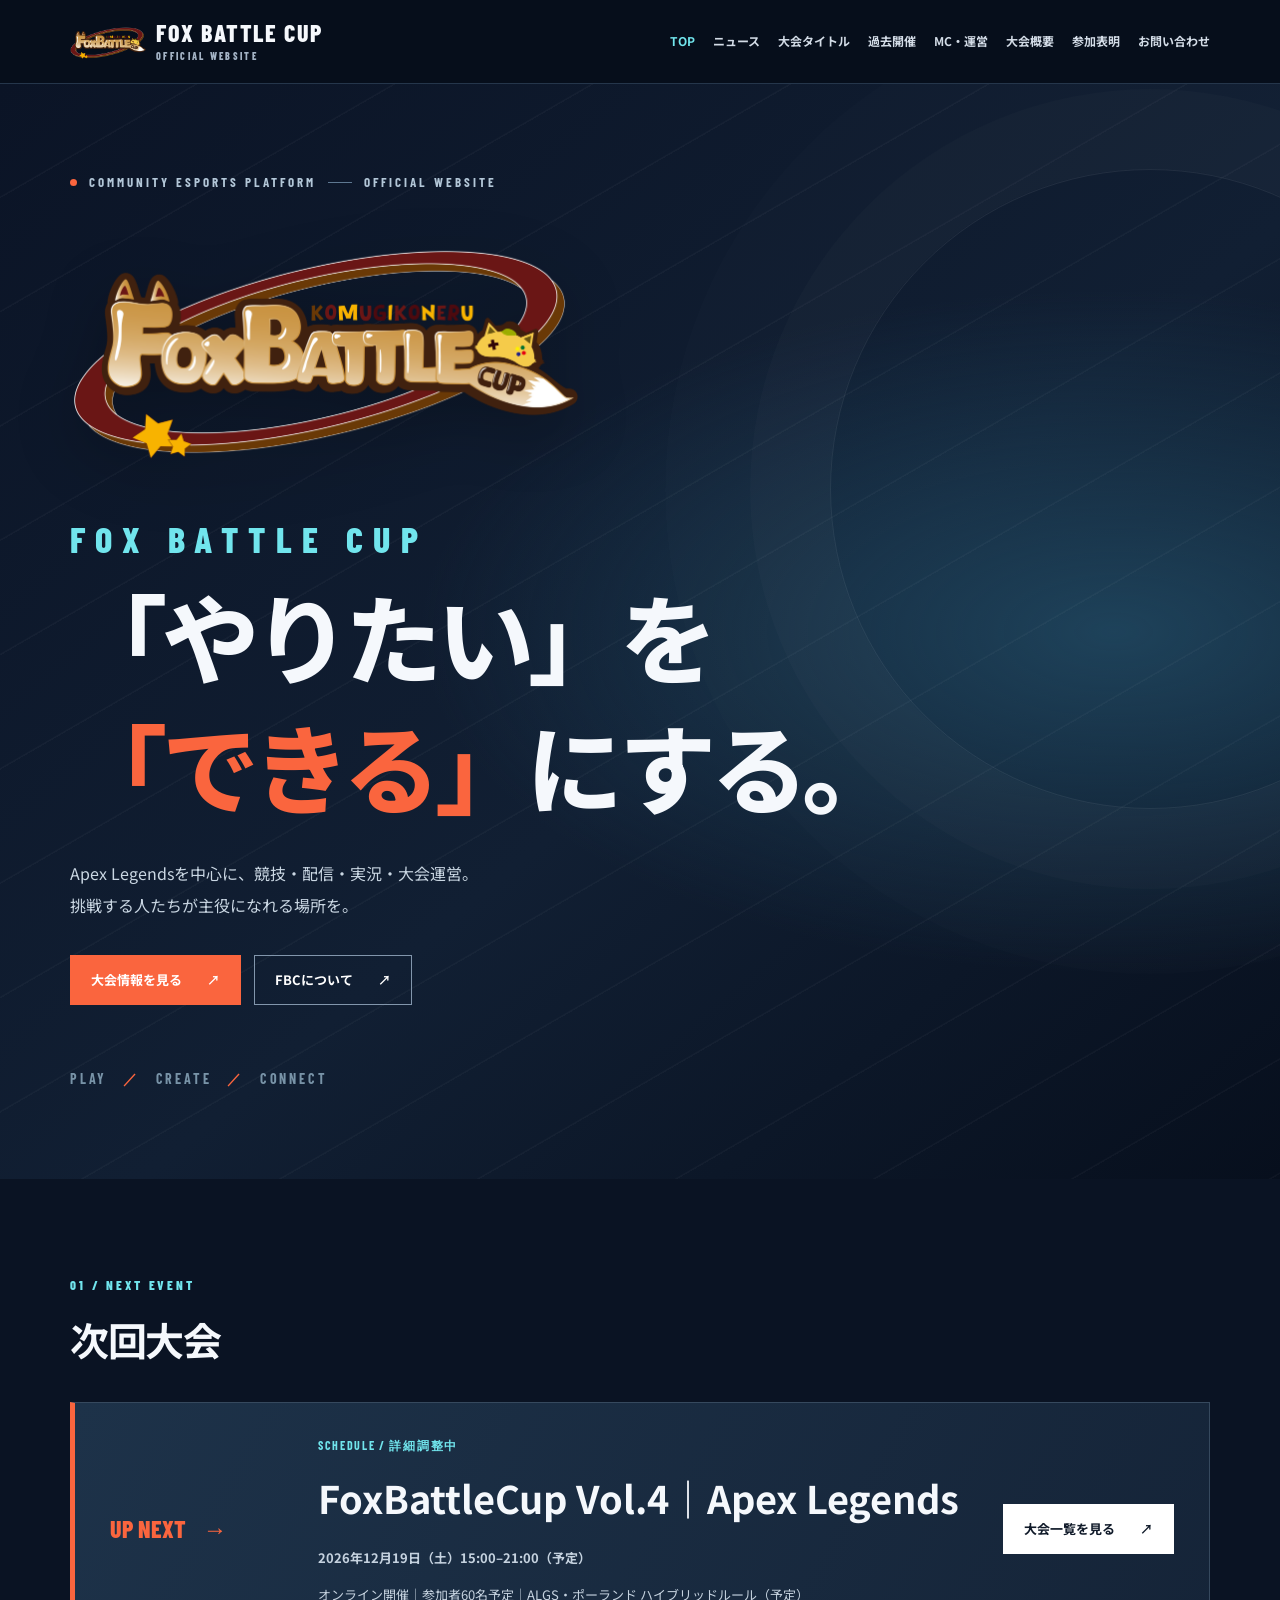
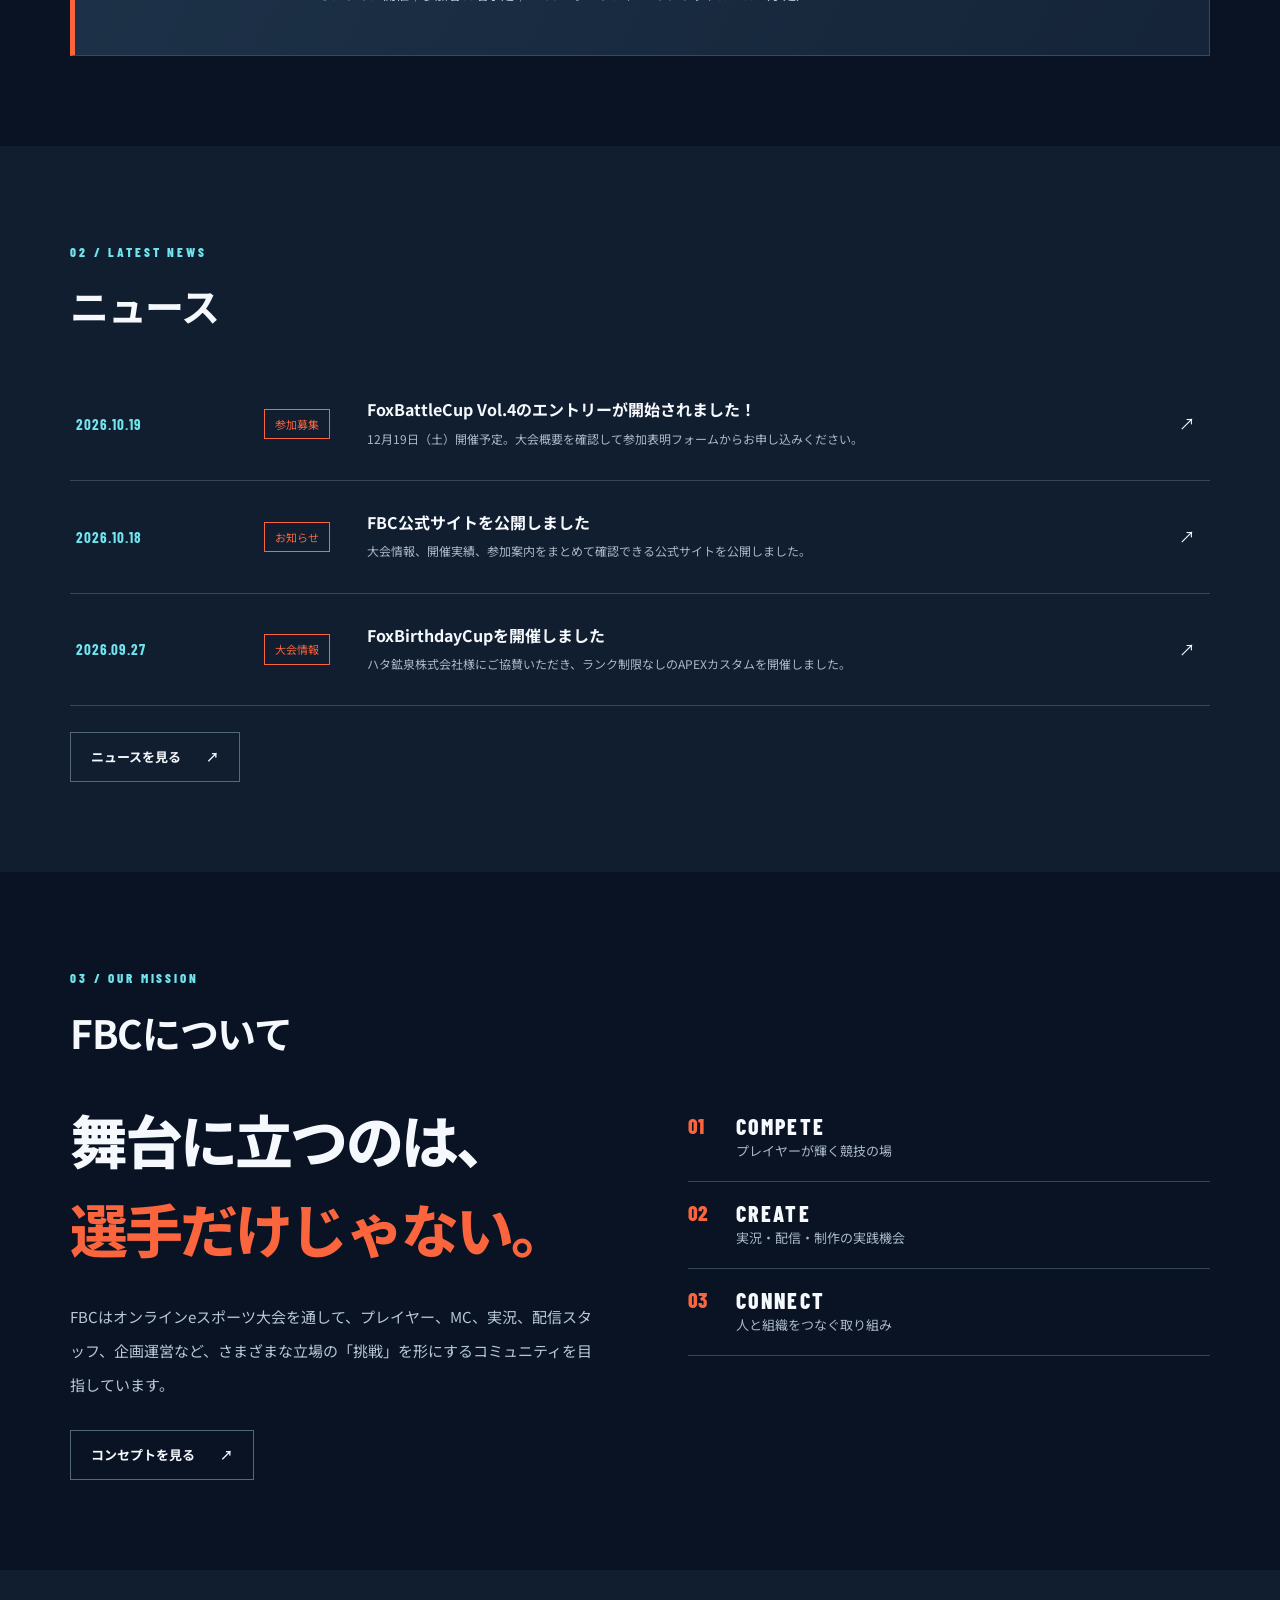
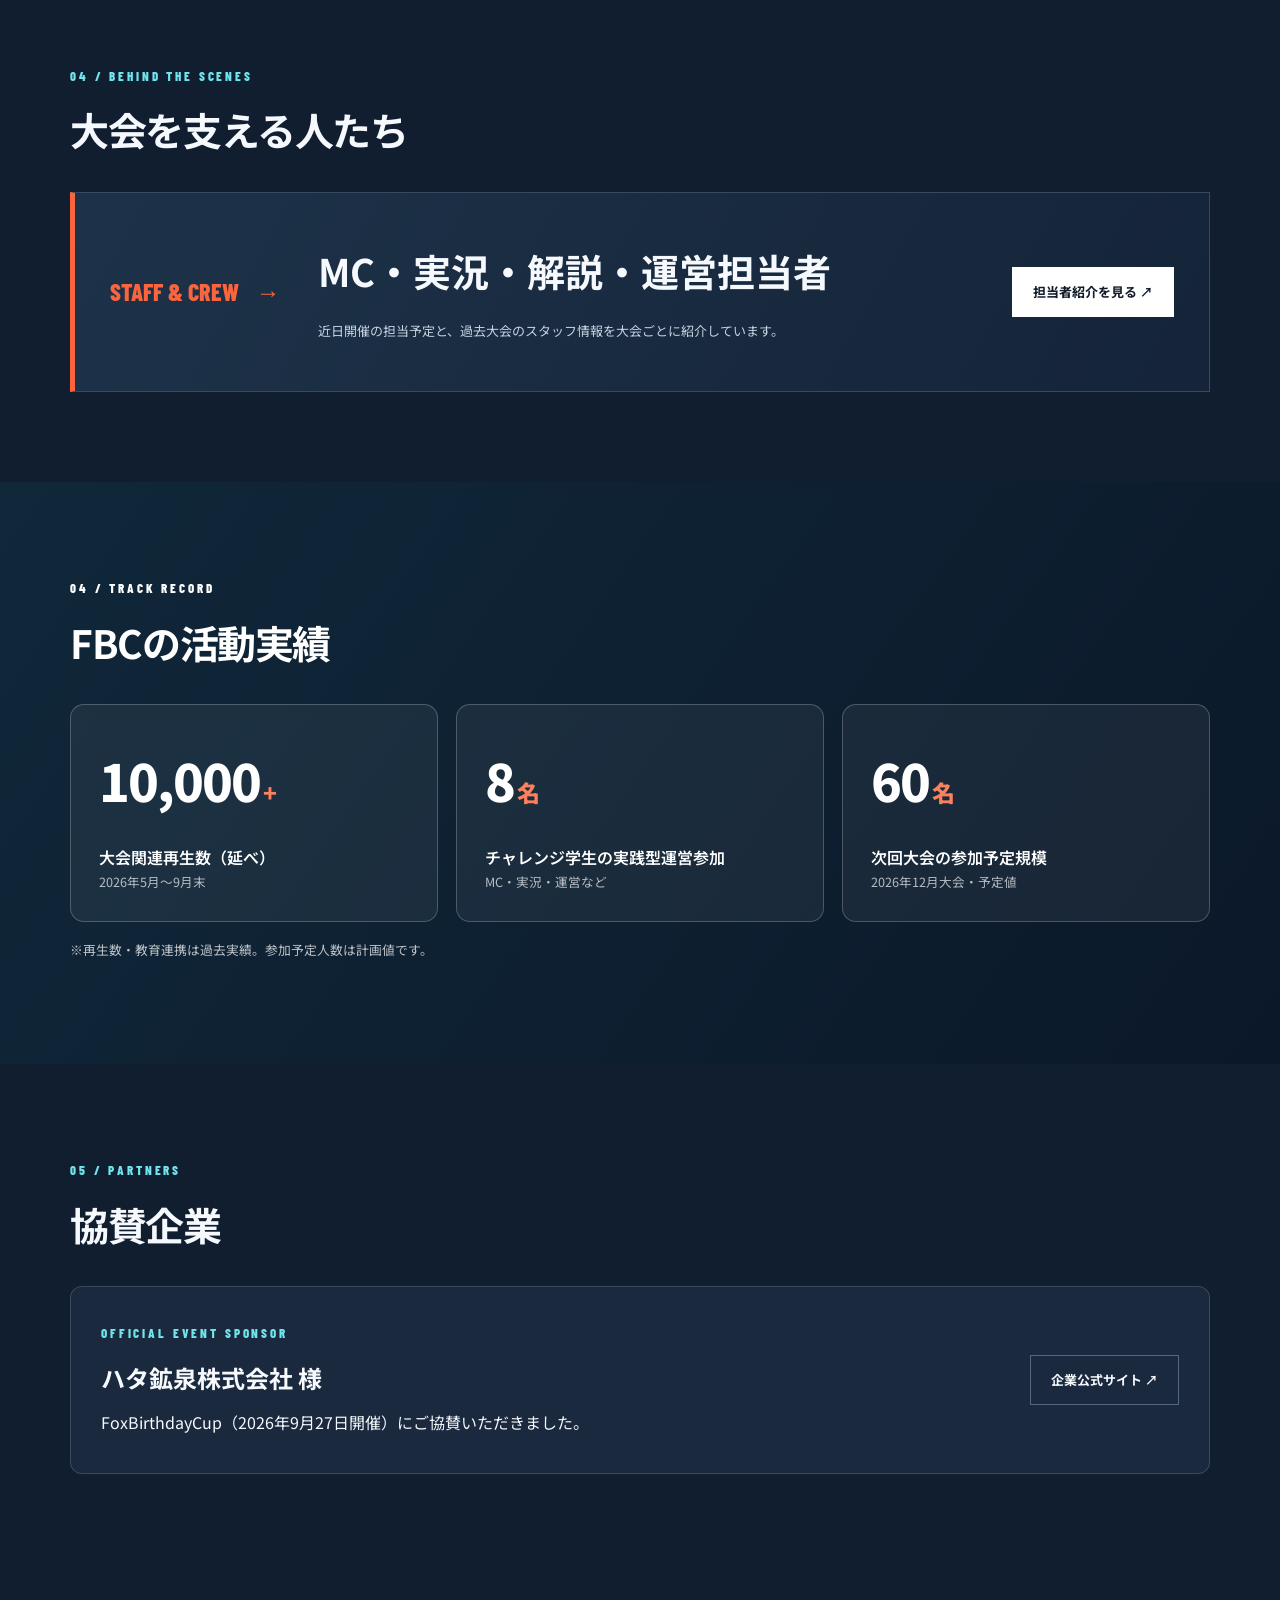
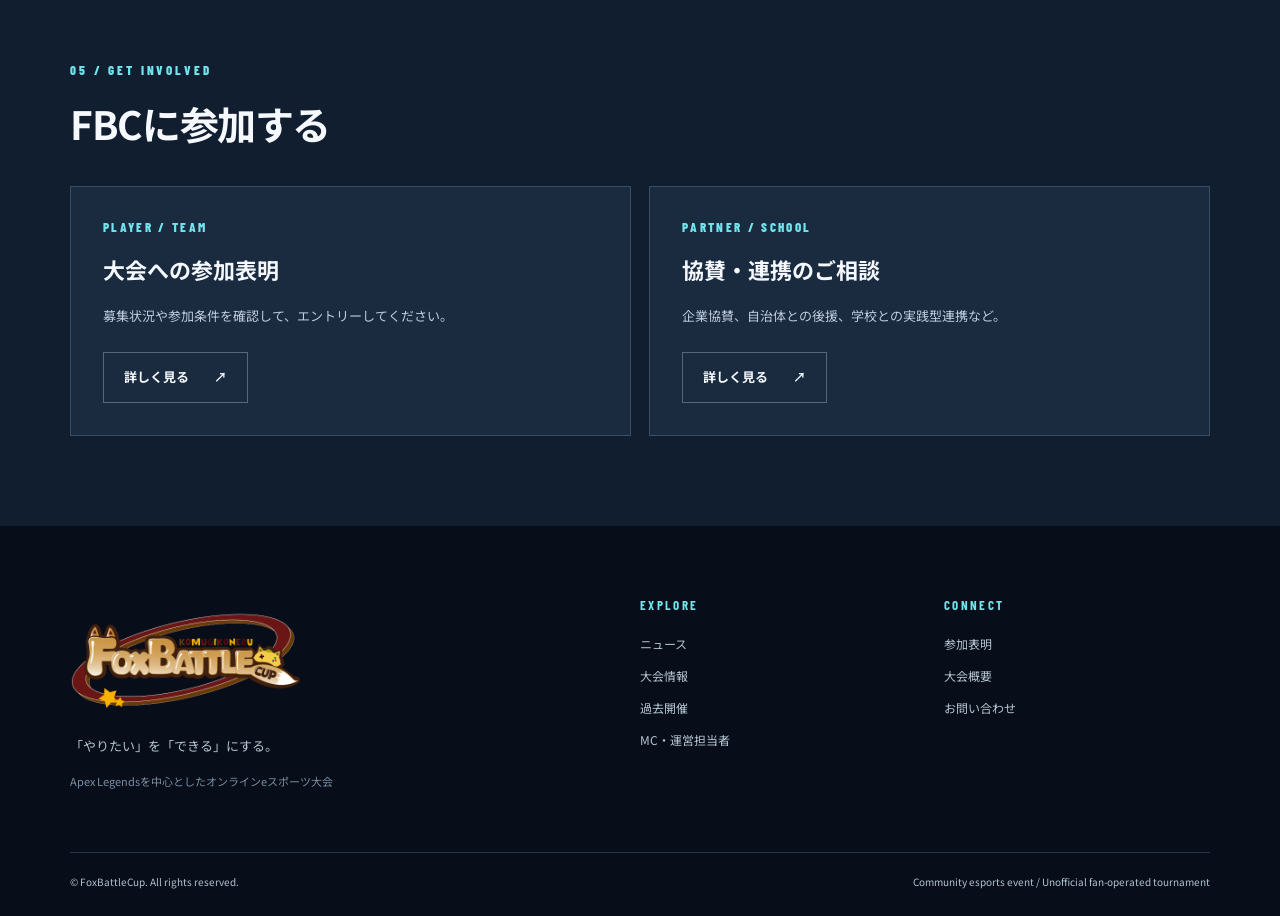
==== commit 42f420b0: "Add files via upload" ====
--- a/index.html
+++ b/index.html
@@ -1,2 +1,3 @@
 <!DOCTYPE html>
-<html lang="ja"><head><meta charset="utf-8"/><meta content="width=device-width,initial-scale=1" name="viewport"/><meta content="FoxBattleCup公式サイト。Apex Legendsを中心としたオンラインeスポーツ大会。大会情報、参加表明、ニュースを掲載。" name="description"/><meta content="#0a1323" name="theme-color"/><title>HOME | FoxBattleCup</title><link href="assets/style.css" rel="stylesheet"/><meta content="FoxBattleCup | 公式サイト" property="og:title"/><meta content="「やりたい」を「できる」にする。Apex Legendsを中心としたコミュニティeスポーツ大会。" property="og:description"/><meta content="https://k0mugikoneru.github.io/FoxBattleCup/assets/fbc-logo.png" property="og:image"/></head><body class="theme-dark"><a class="skip" href="#content">本文へ移動</a><header class="site-header"><div class="container header-inner"><a aria-label="FoxBattleCup トップ" class="brand" href="index.html"><img alt="FoxBattleCup 大会公式ロゴ" class="brand-image" src="assets/fbc-logo.png"/><span class="brand-words">FOX BATTLE CUP<small>OFFICIAL WEBSITE</small></span></a><button aria-controls="site-nav" aria-expanded="false" aria-label="メニューを開く" class="menu-button" type="button">☰ <span>MENU</span></button><nav aria-label="メインメニュー" class="nav" id="site-nav"><a aria-current="page" href="index.html">TOP</a><a href="news.html">ニュース</a><a href="tournaments.html">大会タイトル</a><a href="archive.html">過去開催</a><a href="staff.html">MC・運営</a><a href="about.html">大会概要</a><a href="entry.html">参加表明</a><a href="contact.html">お問い合わせ</a></nav></div></header><main id="content"><section class="home-hero"><div class="container hero-inner"><div class="hero-crest"><span class="live-dot"></span> COMMUNITY ESPORTS PLATFORM <span class="hero-rule"></span> OFFICIAL WEBSITE</div><img alt="FoxBattleCup公式大会ロゴ" class="hero-logo" src="assets/fbc-logo.png"/><p class="hero-kicker">FOX BATTLE CUP</p><h1>「やりたい」を<br/><em>「できる」</em>にする。</h1><p class="hero-lead">Apex Legendsを中心に、競技・配信・実況・大会運営。<br/>挑戦する人たちが主役になれる場所を。</p><div class="buttons"><a class="btn" href="tournaments.html">大会情報を見る <span aria-hidden="true">↗</span></a><a class="btn ghost" href="about.html">FBCについて <span aria-hidden="true">↗</span></a></div><div class="hero-stamp">PLAY <b>／</b> CREATE <b>／</b> CONNECT</div></div><div class="hero-geometry"></div></section><section class="section"><div class="container"><div class="section-heading"><span class="overline">01 / NEXT EVENT</span><h2>次回大会</h2></div><div class="feature-event"><div class="feature-index">UP NEXT <span>→</span></div><div><div class="event-status">SCHEDULE / 詳細調整中</div><h3>FoxBattleCup Vol.4｜Apex Legends</h3><p class="feature-sub">2026年12月19日（土）15:00–21:00（予定）</p><p>オンライン開催｜参加者60名予定｜ALGS・ポーランド ハイブリッドルール（予定）</p></div><a class="btn light" href="tournaments.html">大会一覧を見る <span aria-hidden="true">↗</span></a></div></div></section><section class="section surface-alt"><div class="container"><div class="section-heading"><span class="overline">02 / LATEST NEWS</span><h2>ニュース</h2></div><div class="news-row"><span class="news-date">2026.10.18</span><span class="news-category">お知らせ</span><div><strong>FBC公式サイトを公開しました</strong><p>大会情報、開催実績、参加案内をまとめて確認できる公式サイトを公開しました。</p></div><span>↗</span></div><div class="news-row"><span class="news-date">2026.09.27</span><span class="news-category">大会情報</span><div><strong>FoxBirthdayCupを開催しました</strong><p>ハタ鉱泉株式会社様にご協賛いただき、ランク制限なしのAPEXカスタムを開催しました。</p></div><a href="archive.html">↗</a></div><div class="section-action"><a class="btn outline" href="news.html">ニュースを見る <span aria-hidden="true">↗</span></a></div></div></section><section class="section"><div class="container"><div class="section-heading"><span class="overline">03 / OUR MISSION</span><h2>FBCについて</h2></div><div class="split"><div><p class="statement">舞台に立つのは、<br/><span>選手だけじゃない。</span></p><p class="body-copy">FBCはオンラインeスポーツ大会を通して、プレイヤー、MC、実況、配信スタッフ、企画運営など、さまざまな立場の「挑戦」を形にするコミュニティを目指しています。</p><a class="btn outline" href="about.html">コンセプトを見る <span aria-hidden="true">↗</span></a></div><div class="values"><div><span>01</span><strong>COMPETE</strong><p>プレイヤーが輝く競技の場</p></div><div><span>02</span><strong>CREATE</strong><p>実況・配信・制作の実践機会</p></div><div><span>03</span><strong>CONNECT</strong><p>人と組織をつなぐ取り組み</p></div></div></div></div></section><section class="section surface-alt"><div class="container"><div class="section-heading"><span class="overline">04 / BEHIND THE SCENES</span><h2>大会を支える人たち</h2></div><div class="feature-event"><div class="feature-index">STAFF &amp; CREW <span>→</span></div><div><h3>MC・実況・解説・運営担当者</h3><p>近日開催の担当予定と、過去大会のスタッフ情報を大会ごとに紹介しています。</p></div><a class="btn light" href="staff.html">担当者紹介を見る ↗</a></div></div></section><section class="section impact-section"><div class="container"><div class="section-heading"><span class="overline">04 / TRACK RECORD</span><h2>FBCの活動実績</h2></div><div class="impact-grid"><div><strong>10,000<span>+</span></strong><p>大会関連再生数（延べ）<small>2026年5月〜9月末</small></p></div><div><strong>8<span>名</span></strong><p>チャレンジ学生の実践型運営参加<small>MC・実況・運営など</small></p></div><div><strong>60<span>名</span></strong><p>次回大会の参加予定規模<small>2026年12月大会・予定値</small></p></div></div><p class="impact-note">※再生数・教育連携は過去実績。参加予定人数は計画値です。</p></div></section><section class="section surface-alt"><div class="container"><div class="section-heading"><span class="overline">05 / PARTNERS</span><h2>協賛企業</h2></div><div class="partner-panel"><div><span class="overline">OFFICIAL EVENT SPONSOR</span><h3>ハタ鉱泉株式会社 様</h3><p>FoxBirthdayCup（2026年9月27日開催）にご協賛いただきました。</p></div><a class="btn outline" href="https://www.hata-kosen.co.jp/" rel="noopener noreferrer" target="_blank">企業公式サイト ↗</a></div></div></section><section class="section surface-alt"><div class="container"><div class="section-heading"><span class="overline">05 / GET INVOLVED</span><h2>FBCに参加する</h2></div><div class="cards two"><article class="card"><div class="card-eyebrow">PLAYER / TEAM</div><h3>大会への参加表明</h3><p>募集状況や参加条件を確認して、エントリーしてください。</p><a class="btn outline" href="entry.html">詳しく見る <span aria-hidden="true">↗</span></a></article><article class="card"><div class="card-eyebrow">PARTNER / SCHOOL</div><h3>協賛・連携のご相談</h3><p>企業協賛、自治体との後援、学校との実践型連携など。</p><a class="btn outline" href="contact.html">詳しく見る <span aria-hidden="true">↗</span></a></article></div></div></section></main><footer class="site-footer"><div class="container footer-grid"><div><img alt="FoxBattleCup" class="footer-brand-image" src="assets/fbc-logo.png"/><p>「やりたい」を「できる」にする。</p><p class="fine">Apex Legendsを中心としたオンラインeスポーツ大会</p></div><div><div class="footer-heading">EXPLORE</div><a href="news.html">ニュース</a><a href="tournaments.html">大会情報</a><a href="archive.html">過去開催</a><a href="staff.html">MC・運営担当者</a></div><div><div class="footer-heading">CONNECT</div><a href="entry.html">参加表明</a><a href="about.html">大会概要</a><a href="contact.html">お問い合わせ</a></div></div><div class="container footer-bottom"><span>© FoxBattleCup. All rights reserved.</span><span>Community esports event / Unofficial fan-operated tournament</span></div></footer><script src="assets/config.js"></script><script defer="" src="assets/site.js"></script></body></html>+
+<html lang="ja"><head><meta charset="utf-8"/><meta content="width=device-width,initial-scale=1" name="viewport"/><meta content="FoxBattleCup公式サイト。Apex Legendsを中心としたオンラインeスポーツ大会。大会情報、参加表明、ニュースを掲載。" name="description"/><meta content="#0a1323" name="theme-color"/><title>HOME | FoxBattleCup</title><link href="assets/style.css" rel="stylesheet"/><meta content="FoxBattleCup | 公式サイト" property="og:title"/><meta content="「やりたい」を「できる」にする。Apex Legendsを中心としたコミュニティeスポーツ大会。" property="og:description"/><meta content="https://k0mugikoneru.github.io/FoxBattleCup/assets/fbc-logo.png" property="og:image"/></head><body class="theme-dark"><a class="skip" href="#content">本文へ移動</a><header class="site-header"><div class="container header-inner"><a aria-label="FoxBattleCup トップ" class="brand" href="index.html"><img alt="FoxBattleCup 大会公式ロゴ" class="brand-image" src="assets/fbc-logo.png"/><span class="brand-words">FOX BATTLE CUP<small>OFFICIAL WEBSITE</small></span></a><button aria-controls="site-nav" aria-expanded="false" aria-label="メニューを開く" class="menu-button" type="button">☰ <span>MENU</span></button><nav aria-label="メインメニュー" class="nav" id="site-nav"><a aria-current="page" href="index.html">TOP</a><a href="news.html">ニュース</a><a href="tournaments.html">大会タイトル</a><a href="archive.html">過去開催</a><a href="staff.html">MC・運営</a><a href="about.html">大会概要</a><a href="entry.html">参加表明</a><a href="contact.html">お問い合わせ</a></nav></div></header><main id="content"><section class="home-hero"><div class="container hero-inner"><div class="hero-crest"><span class="live-dot"></span> COMMUNITY ESPORTS PLATFORM <span class="hero-rule"></span> OFFICIAL WEBSITE</div><img alt="FoxBattleCup公式大会ロゴ" class="hero-logo" src="assets/fbc-logo.png"/><p class="hero-kicker">FOX BATTLE CUP</p><h1>「やりたい」を<br/><em>「できる」</em>にする。</h1><p class="hero-lead">Apex Legendsを中心に、競技・配信・実況・大会運営。<br/>挑戦する人たちが主役になれる場所を。</p><div class="buttons"><a class="btn" href="tournaments.html">大会情報を見る <span aria-hidden="true">↗</span></a><a class="btn ghost" href="about.html">FBCについて <span aria-hidden="true">↗</span></a></div><div class="hero-stamp">PLAY <b>／</b> CREATE <b>／</b> CONNECT</div></div><div class="hero-geometry"></div></section><section class="section"><div class="container"><div class="section-heading"><span class="overline">01 / NEXT EVENT</span><h2>次回大会</h2></div><div class="feature-event"><div class="feature-index">UP NEXT <span>→</span></div><div><div class="event-status">SCHEDULE / 詳細調整中</div><h3>FoxBattleCup Vol.4｜Apex Legends</h3><p class="feature-sub">2026年12月19日（土）15:00–21:00（予定）</p><p>オンライン開催｜参加者60名予定｜ALGS・ポーランド ハイブリッドルール（予定）</p></div><a class="btn light" href="tournaments.html">大会一覧を見る <span aria-hidden="true">↗</span></a></div></div></section><section class="section surface-alt"><div class="container"><div class="section-heading"><span class="overline">02 / LATEST NEWS</span><h2>ニュース</h2></div><div class="news-row"><time class="news-date" datetime="2026-10-19">2026.10.19</time><span class="news-category">参加募集</span><div><strong><a href="news-vol4-entry.html">FoxBattleCup Vol.4のエントリーが開始されました！</a></strong><p>12月19日（土）開催予定。大会概要を確認して参加表明フォームからお申し込みください。</p></div><a aria-label="Vol.4エントリー開始のお知らせを読む" href="news-vol4-entry.html">↗</a></div><div class="news-row"><span class="news-date">2026.10.18</span><span class="news-category">お知らせ</span><div><strong>FBC公式サイトを公開しました</strong><p>大会情報、開催実績、参加案内をまとめて確認できる公式サイトを公開しました。</p></div><span>↗</span></div><div class="news-row"><span class="news-date">2026.09.27</span><span class="news-category">大会情報</span><div><strong>FoxBirthdayCupを開催しました</strong><p>ハタ鉱泉株式会社様にご協賛いただき、ランク制限なしのAPEXカスタムを開催しました。</p></div><a href="archive.html">↗</a></div><div class="section-action"><a class="btn outline" href="news.html">ニュースを見る <span aria-hidden="true">↗</span></a></div></div></section><section class="section"><div class="container"><div class="section-heading"><span class="overline">03 / OUR MISSION</span><h2>FBCについて</h2></div><div class="split"><div><p class="statement">舞台に立つのは、<br/><span>選手だけじゃない。</span></p><p class="body-copy">FBCはオンラインeスポーツ大会を通して、プレイヤー、MC、実況、配信スタッフ、企画運営など、さまざまな立場の「挑戦」を形にするコミュニティを目指しています。</p><a class="btn outline" href="about.html">コンセプトを見る <span aria-hidden="true">↗</span></a></div><div class="values"><div><span>01</span><strong>COMPETE</strong><p>プレイヤーが輝く競技の場</p></div><div><span>02</span><strong>CREATE</strong><p>実況・配信・制作の実践機会</p></div><div><span>03</span><strong>CONNECT</strong><p>人と組織をつなぐ取り組み</p></div></div></div></div></section><section class="section surface-alt"><div class="container"><div class="section-heading"><span class="overline">04 / BEHIND THE SCENES</span><h2>大会を支える人たち</h2></div><div class="feature-event"><div class="feature-index">STAFF &amp; CREW <span>→</span></div><div><h3>MC・実況・解説・運営担当者</h3><p>近日開催の担当予定と、過去大会のスタッフ情報を大会ごとに紹介しています。</p></div><a class="btn light" href="staff.html">担当者紹介を見る ↗</a></div></div></section><section class="section impact-section"><div class="container"><div class="section-heading"><span class="overline">04 / TRACK RECORD</span><h2>FBCの活動実績</h2></div><div class="impact-grid"><div><strong>10,000<span>+</span></strong><p>大会関連再生数（延べ）<small>2026年5月〜9月末</small></p></div><div><strong>8<span>名</span></strong><p>チャレンジ学生の実践型運営参加<small>MC・実況・運営など</small></p></div><div><strong>60<span>名</span></strong><p>次回大会の参加予定規模<small>2026年12月大会・予定値</small></p></div></div><p class="impact-note">※再生数・教育連携は過去実績。参加予定人数は計画値です。</p></div></section><section class="section surface-alt"><div class="container"><div class="section-heading"><span class="overline">05 / PARTNERS</span><h2>協賛企業</h2></div><div class="partner-panel"><div><span class="overline">OFFICIAL EVENT SPONSOR</span><h3>ハタ鉱泉株式会社 様</h3><p>FoxBirthdayCup（2026年9月27日開催）にご協賛いただきました。</p></div><a class="btn outline" href="https://www.hata-kosen.co.jp/" rel="noopener noreferrer" target="_blank">企業公式サイト ↗</a></div></div></section><section class="section surface-alt"><div class="container"><div class="section-heading"><span class="overline">05 / GET INVOLVED</span><h2>FBCに参加する</h2></div><div class="cards two"><article class="card"><div class="card-eyebrow">PLAYER / TEAM</div><h3>大会への参加表明</h3><p>募集状況や参加条件を確認して、エントリーしてください。</p><a class="btn outline" href="entry.html">詳しく見る <span aria-hidden="true">↗</span></a></article><article class="card"><div class="card-eyebrow">PARTNER / SCHOOL</div><h3>協賛・連携のご相談</h3><p>企業協賛、自治体との後援、学校との実践型連携など。</p><a class="btn outline" href="contact.html">詳しく見る <span aria-hidden="true">↗</span></a></article></div></div></section></main><footer class="site-footer"><div class="container footer-grid"><div><img alt="FoxBattleCup" class="footer-brand-image" src="assets/fbc-logo.png"/><p>「やりたい」を「できる」にする。</p><p class="fine">Apex Legendsを中心としたオンラインeスポーツ大会</p></div><div><div class="footer-heading">EXPLORE</div><a href="news.html">ニュース</a><a href="tournaments.html">大会情報</a><a href="archive.html">過去開催</a><a href="staff.html">MC・運営担当者</a></div><div><div class="footer-heading">CONNECT</div><a href="entry.html">参加表明</a><a href="about.html">大会概要</a><a href="contact.html">お問い合わせ</a></div></div><div class="container footer-bottom"><span>© FoxBattleCup. All rights reserved.</span><span>Community esports event / Unofficial fan-operated tournament</span></div></footer><script src="assets/config.js"></script><script defer="" src="assets/site.js"></script></body></html>
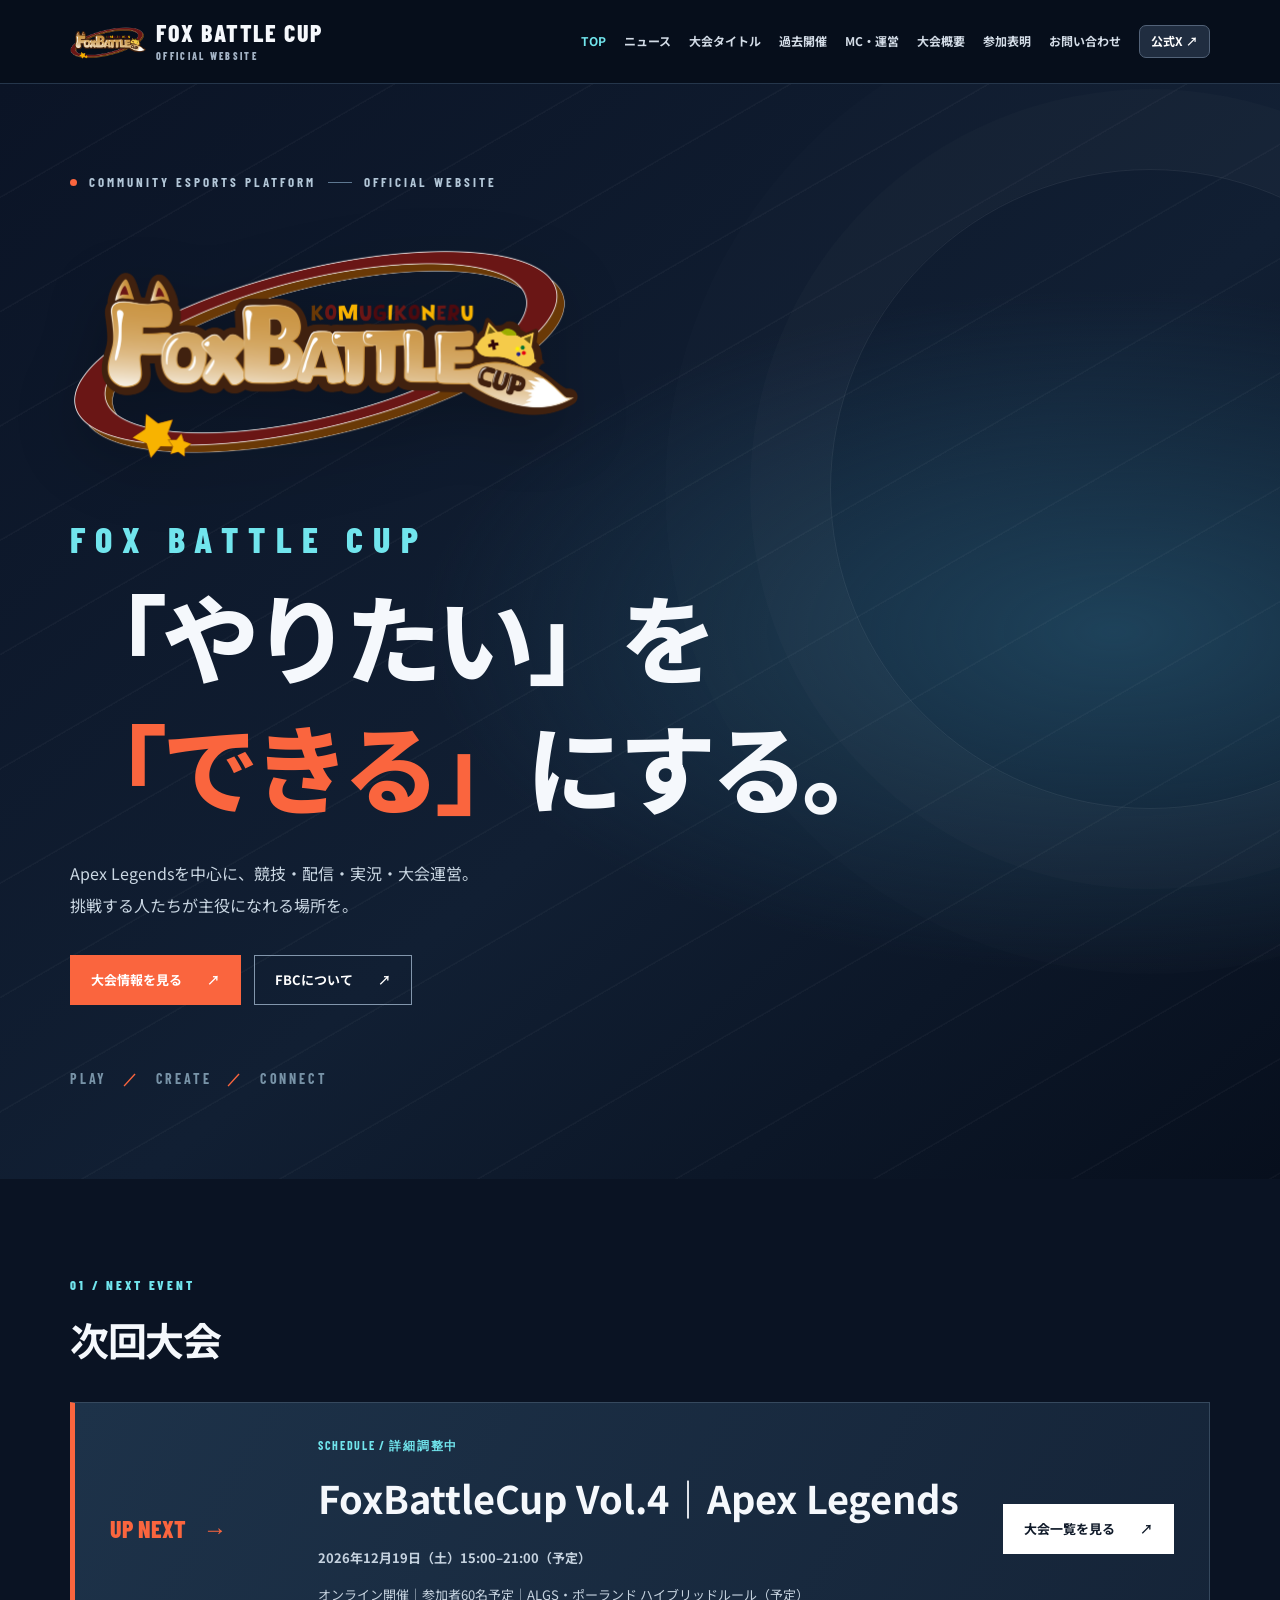
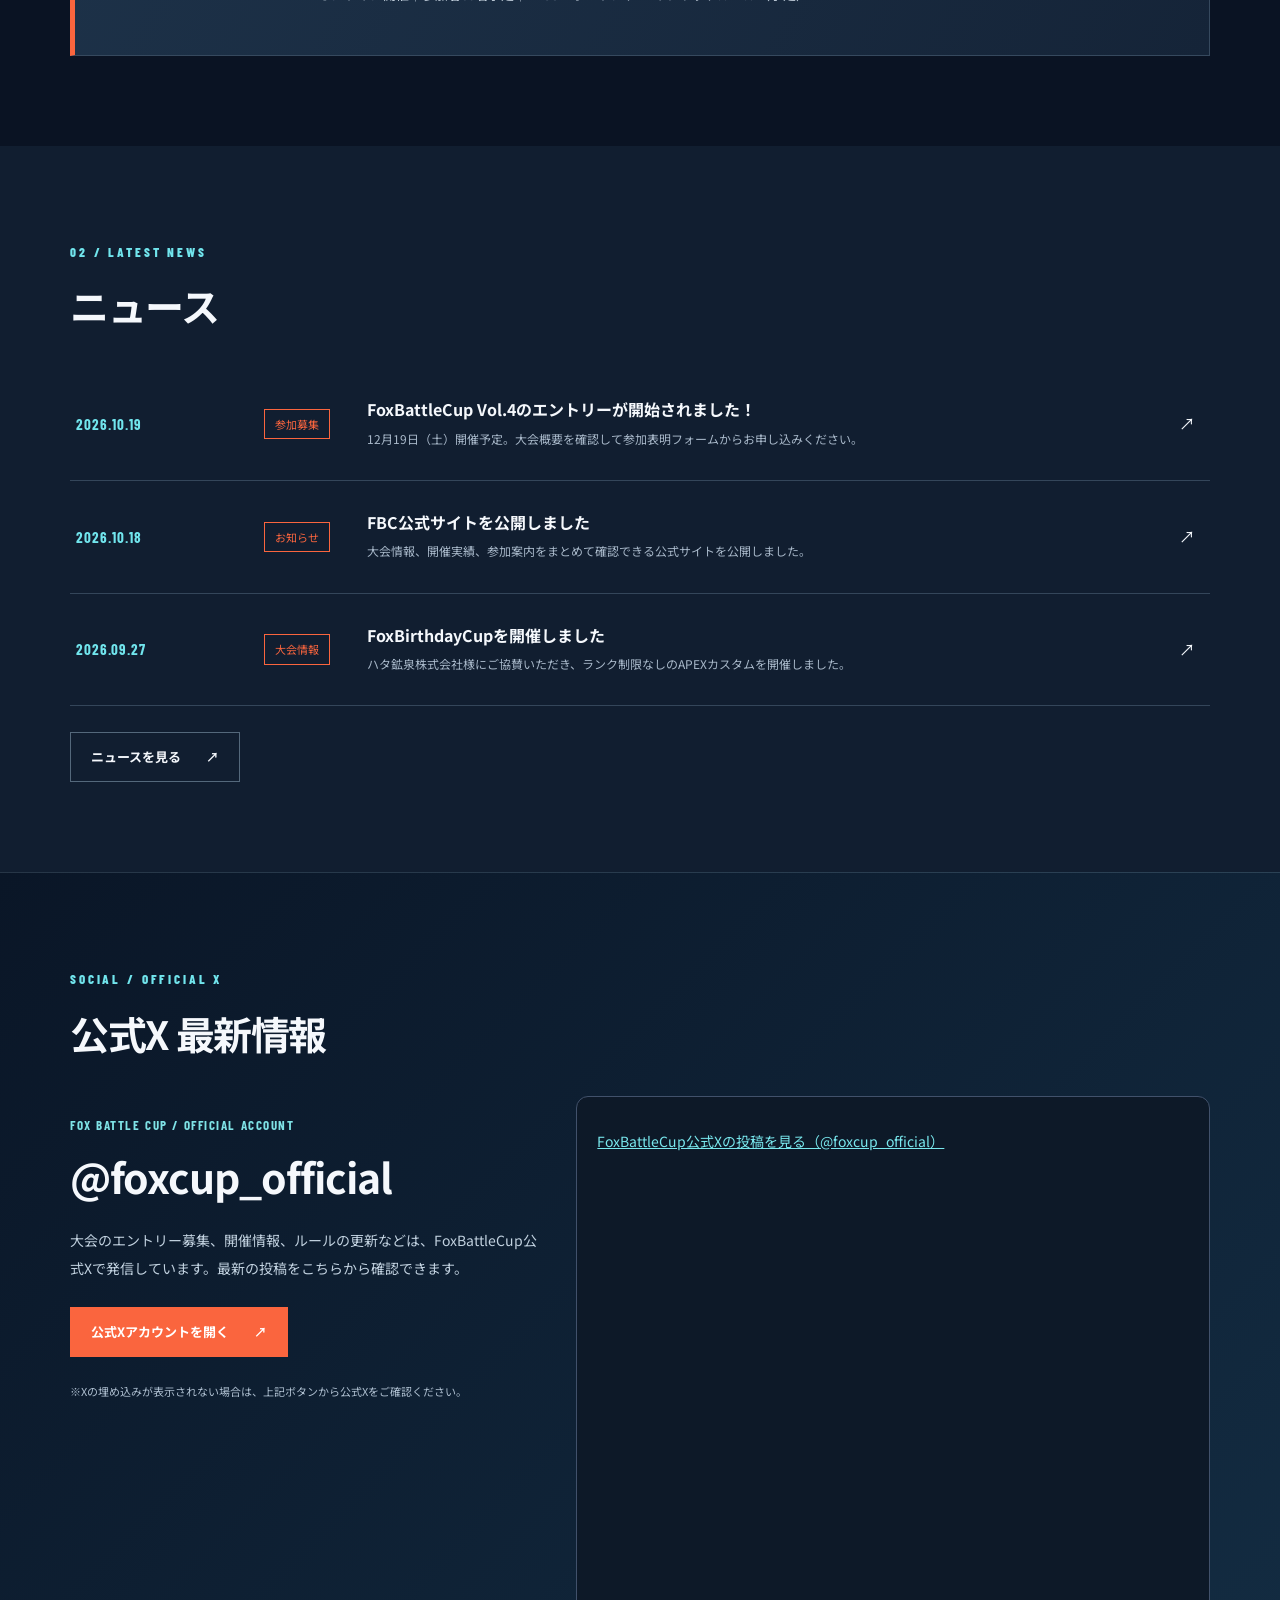
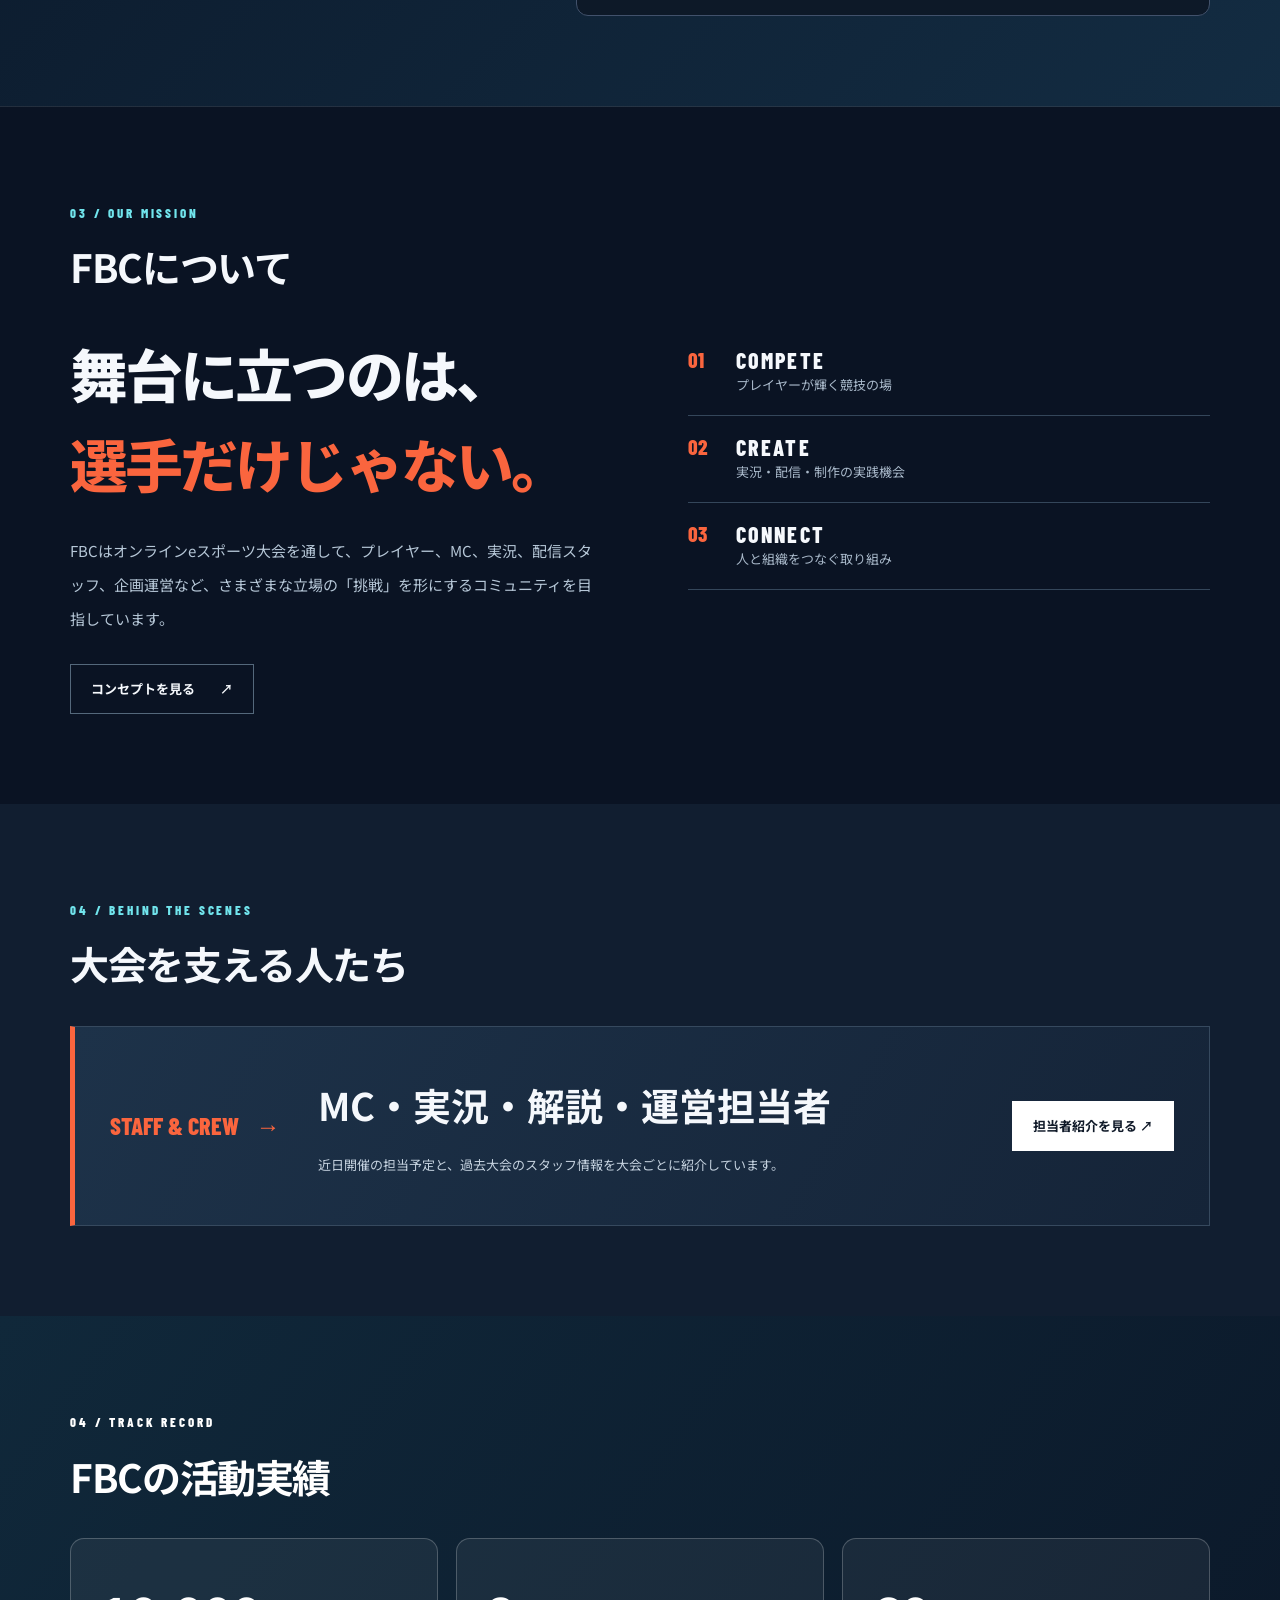
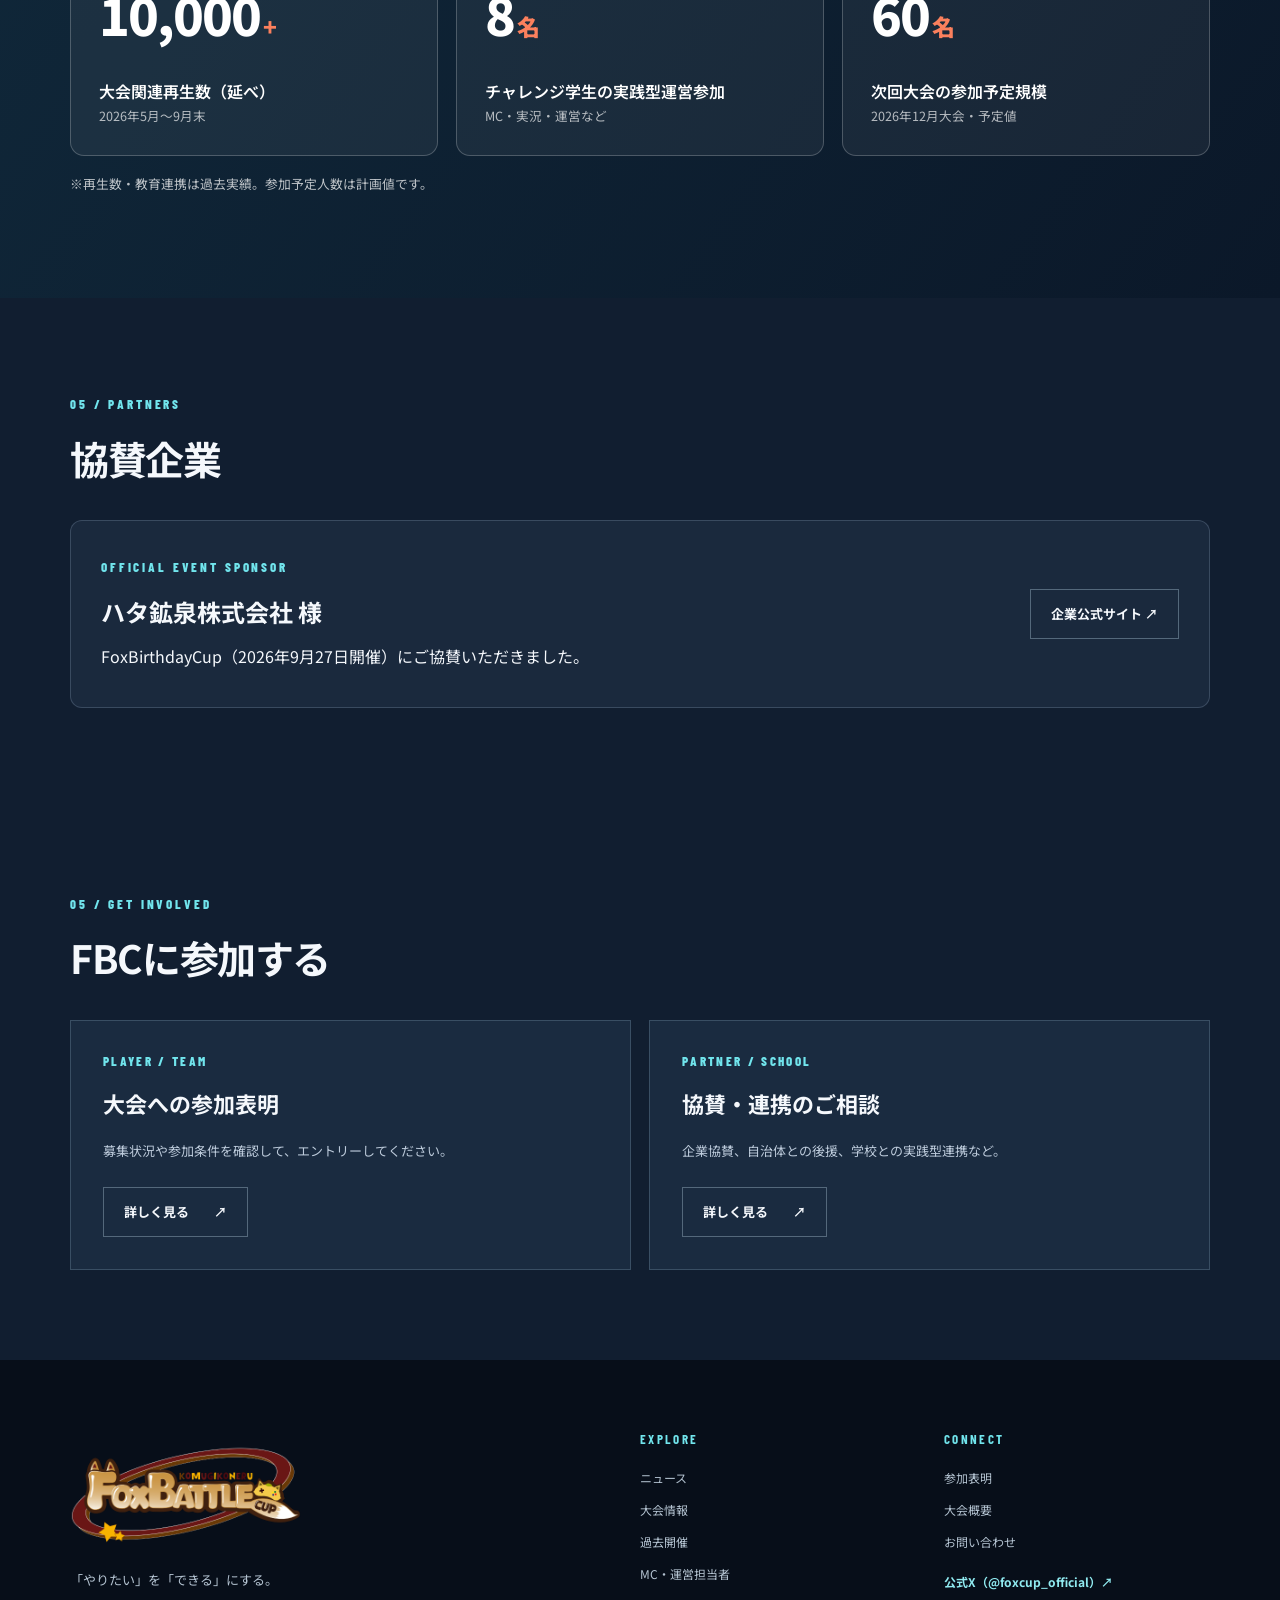
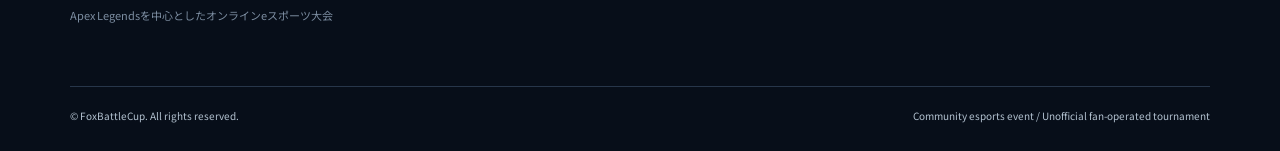
==== commit ed254c62: "Add files via upload" ====
--- a/index.html
+++ b/index.html
@@ -1,3 +1,19 @@
 <!DOCTYPE html>
 
-<html lang="ja"><head><meta charset="utf-8"/><meta content="width=device-width,initial-scale=1" name="viewport"/><meta content="FoxBattleCup公式サイト。Apex Legendsを中心としたオンラインeスポーツ大会。大会情報、参加表明、ニュースを掲載。" name="description"/><meta content="#0a1323" name="theme-color"/><title>HOME | FoxBattleCup</title><link href="assets/style.css" rel="stylesheet"/><meta content="FoxBattleCup | 公式サイト" property="og:title"/><meta content="「やりたい」を「できる」にする。Apex Legendsを中心としたコミュニティeスポーツ大会。" property="og:description"/><meta content="https://k0mugikoneru.github.io/FoxBattleCup/assets/fbc-logo.png" property="og:image"/></head><body class="theme-dark"><a class="skip" href="#content">本文へ移動</a><header class="site-header"><div class="container header-inner"><a aria-label="FoxBattleCup トップ" class="brand" href="index.html"><img alt="FoxBattleCup 大会公式ロゴ" class="brand-image" src="assets/fbc-logo.png"/><span class="brand-words">FOX BATTLE CUP<small>OFFICIAL WEBSITE</small></span></a><button aria-controls="site-nav" aria-expanded="false" aria-label="メニューを開く" class="menu-button" type="button">☰ <span>MENU</span></button><nav aria-label="メインメニュー" class="nav" id="site-nav"><a aria-current="page" href="index.html">TOP</a><a href="news.html">ニュース</a><a href="tournaments.html">大会タイトル</a><a href="archive.html">過去開催</a><a href="staff.html">MC・運営</a><a href="about.html">大会概要</a><a href="entry.html">参加表明</a><a href="contact.html">お問い合わせ</a></nav></div></header><main id="content"><section class="home-hero"><div class="container hero-inner"><div class="hero-crest"><span class="live-dot"></span> COMMUNITY ESPORTS PLATFORM <span class="hero-rule"></span> OFFICIAL WEBSITE</div><img alt="FoxBattleCup公式大会ロゴ" class="hero-logo" src="assets/fbc-logo.png"/><p class="hero-kicker">FOX BATTLE CUP</p><h1>「やりたい」を<br/><em>「できる」</em>にする。</h1><p class="hero-lead">Apex Legendsを中心に、競技・配信・実況・大会運営。<br/>挑戦する人たちが主役になれる場所を。</p><div class="buttons"><a class="btn" href="tournaments.html">大会情報を見る <span aria-hidden="true">↗</span></a><a class="btn ghost" href="about.html">FBCについて <span aria-hidden="true">↗</span></a></div><div class="hero-stamp">PLAY <b>／</b> CREATE <b>／</b> CONNECT</div></div><div class="hero-geometry"></div></section><section class="section"><div class="container"><div class="section-heading"><span class="overline">01 / NEXT EVENT</span><h2>次回大会</h2></div><div class="feature-event"><div class="feature-index">UP NEXT <span>→</span></div><div><div class="event-status">SCHEDULE / 詳細調整中</div><h3>FoxBattleCup Vol.4｜Apex Legends</h3><p class="feature-sub">2026年12月19日（土）15:00–21:00（予定）</p><p>オンライン開催｜参加者60名予定｜ALGS・ポーランド ハイブリッドルール（予定）</p></div><a class="btn light" href="tournaments.html">大会一覧を見る <span aria-hidden="true">↗</span></a></div></div></section><section class="section surface-alt"><div class="container"><div class="section-heading"><span class="overline">02 / LATEST NEWS</span><h2>ニュース</h2></div><div class="news-row"><time class="news-date" datetime="2026-10-19">2026.10.19</time><span class="news-category">参加募集</span><div><strong><a href="news-vol4-entry.html">FoxBattleCup Vol.4のエントリーが開始されました！</a></strong><p>12月19日（土）開催予定。大会概要を確認して参加表明フォームからお申し込みください。</p></div><a aria-label="Vol.4エントリー開始のお知らせを読む" href="news-vol4-entry.html">↗</a></div><div class="news-row"><span class="news-date">2026.10.18</span><span class="news-category">お知らせ</span><div><strong>FBC公式サイトを公開しました</strong><p>大会情報、開催実績、参加案内をまとめて確認できる公式サイトを公開しました。</p></div><span>↗</span></div><div class="news-row"><span class="news-date">2026.09.27</span><span class="news-category">大会情報</span><div><strong>FoxBirthdayCupを開催しました</strong><p>ハタ鉱泉株式会社様にご協賛いただき、ランク制限なしのAPEXカスタムを開催しました。</p></div><a href="archive.html">↗</a></div><div class="section-action"><a class="btn outline" href="news.html">ニュースを見る <span aria-hidden="true">↗</span></a></div></div></section><section class="section"><div class="container"><div class="section-heading"><span class="overline">03 / OUR MISSION</span><h2>FBCについて</h2></div><div class="split"><div><p class="statement">舞台に立つのは、<br/><span>選手だけじゃない。</span></p><p class="body-copy">FBCはオンラインeスポーツ大会を通して、プレイヤー、MC、実況、配信スタッフ、企画運営など、さまざまな立場の「挑戦」を形にするコミュニティを目指しています。</p><a class="btn outline" href="about.html">コンセプトを見る <span aria-hidden="true">↗</span></a></div><div class="values"><div><span>01</span><strong>COMPETE</strong><p>プレイヤーが輝く競技の場</p></div><div><span>02</span><strong>CREATE</strong><p>実況・配信・制作の実践機会</p></div><div><span>03</span><strong>CONNECT</strong><p>人と組織をつなぐ取り組み</p></div></div></div></div></section><section class="section surface-alt"><div class="container"><div class="section-heading"><span class="overline">04 / BEHIND THE SCENES</span><h2>大会を支える人たち</h2></div><div class="feature-event"><div class="feature-index">STAFF &amp; CREW <span>→</span></div><div><h3>MC・実況・解説・運営担当者</h3><p>近日開催の担当予定と、過去大会のスタッフ情報を大会ごとに紹介しています。</p></div><a class="btn light" href="staff.html">担当者紹介を見る ↗</a></div></div></section><section class="section impact-section"><div class="container"><div class="section-heading"><span class="overline">04 / TRACK RECORD</span><h2>FBCの活動実績</h2></div><div class="impact-grid"><div><strong>10,000<span>+</span></strong><p>大会関連再生数（延べ）<small>2026年5月〜9月末</small></p></div><div><strong>8<span>名</span></strong><p>チャレンジ学生の実践型運営参加<small>MC・実況・運営など</small></p></div><div><strong>60<span>名</span></strong><p>次回大会の参加予定規模<small>2026年12月大会・予定値</small></p></div></div><p class="impact-note">※再生数・教育連携は過去実績。参加予定人数は計画値です。</p></div></section><section class="section surface-alt"><div class="container"><div class="section-heading"><span class="overline">05 / PARTNERS</span><h2>協賛企業</h2></div><div class="partner-panel"><div><span class="overline">OFFICIAL EVENT SPONSOR</span><h3>ハタ鉱泉株式会社 様</h3><p>FoxBirthdayCup（2026年9月27日開催）にご協賛いただきました。</p></div><a class="btn outline" href="https://www.hata-kosen.co.jp/" rel="noopener noreferrer" target="_blank">企業公式サイト ↗</a></div></div></section><section class="section surface-alt"><div class="container"><div class="section-heading"><span class="overline">05 / GET INVOLVED</span><h2>FBCに参加する</h2></div><div class="cards two"><article class="card"><div class="card-eyebrow">PLAYER / TEAM</div><h3>大会への参加表明</h3><p>募集状況や参加条件を確認して、エントリーしてください。</p><a class="btn outline" href="entry.html">詳しく見る <span aria-hidden="true">↗</span></a></article><article class="card"><div class="card-eyebrow">PARTNER / SCHOOL</div><h3>協賛・連携のご相談</h3><p>企業協賛、自治体との後援、学校との実践型連携など。</p><a class="btn outline" href="contact.html">詳しく見る <span aria-hidden="true">↗</span></a></article></div></div></section></main><footer class="site-footer"><div class="container footer-grid"><div><img alt="FoxBattleCup" class="footer-brand-image" src="assets/fbc-logo.png"/><p>「やりたい」を「できる」にする。</p><p class="fine">Apex Legendsを中心としたオンラインeスポーツ大会</p></div><div><div class="footer-heading">EXPLORE</div><a href="news.html">ニュース</a><a href="tournaments.html">大会情報</a><a href="archive.html">過去開催</a><a href="staff.html">MC・運営担当者</a></div><div><div class="footer-heading">CONNECT</div><a href="entry.html">参加表明</a><a href="about.html">大会概要</a><a href="contact.html">お問い合わせ</a></div></div><div class="container footer-bottom"><span>© FoxBattleCup. All rights reserved.</span><span>Community esports event / Unofficial fan-operated tournament</span></div></footer><script src="assets/config.js"></script><script defer="" src="assets/site.js"></script></body></html>+<html lang="ja"><head><meta charset="utf-8"/><meta content="width=device-width,initial-scale=1" name="viewport"/><meta content="FoxBattleCup公式サイト。Apex Legendsを中心としたオンラインeスポーツ大会。大会情報、参加表明、ニュースを掲載。" name="description"/><meta content="#0a1323" name="theme-color"/><title>HOME | FoxBattleCup</title><link href="assets/style.css" rel="stylesheet"/><meta content="FoxBattleCup | 公式サイト" property="og:title"/><meta content="「やりたい」を「できる」にする。Apex Legendsを中心としたコミュニティeスポーツ大会。" property="og:description"/><meta content="https://k0mugikoneru.github.io/FoxBattleCup/assets/fbc-logo.png" property="og:image"/><meta content="summary_large_image" name="twitter:card"/><meta content="@foxcup_official" name="twitter:site"/></head><body class="theme-dark"><a class="skip" href="#content">本文へ移動</a><header class="site-header"><div class="container header-inner"><a aria-label="FoxBattleCup トップ" class="brand" href="index.html"><img alt="FoxBattleCup 大会公式ロゴ" class="brand-image" src="assets/fbc-logo.png"/><span class="brand-words">FOX BATTLE CUP<small>OFFICIAL WEBSITE</small></span></a><button aria-controls="site-nav" aria-expanded="false" aria-label="メニューを開く" class="menu-button" type="button">☰ <span>MENU</span></button><nav aria-label="メインメニュー" class="nav" id="site-nav"><a aria-current="page" href="index.html">TOP</a><a href="news.html">ニュース</a><a href="tournaments.html">大会タイトル</a><a href="archive.html">過去開催</a><a href="staff.html">MC・運営</a><a href="about.html">大会概要</a><a href="entry.html">参加表明</a><a href="contact.html">お問い合わせ</a><a aria-label="FoxBattleCup公式Xを新しいタブで開く" class="fbc-nav-x" href="https://x.com/foxcup_official" rel="noopener noreferrer" target="_blank">公式X ↗</a></nav></div></header><main id="content"><section class="home-hero"><div class="container hero-inner"><div class="hero-crest"><span class="live-dot"></span> COMMUNITY ESPORTS PLATFORM <span class="hero-rule"></span> OFFICIAL WEBSITE</div><img alt="FoxBattleCup公式大会ロゴ" class="hero-logo" src="assets/fbc-logo.png"/><p class="hero-kicker">FOX BATTLE CUP</p><h1>「やりたい」を<br/><em>「できる」</em>にする。</h1><p class="hero-lead">Apex Legendsを中心に、競技・配信・実況・大会運営。<br/>挑戦する人たちが主役になれる場所を。</p><div class="buttons"><a class="btn" href="tournaments.html">大会情報を見る <span aria-hidden="true">↗</span></a><a class="btn ghost" href="about.html">FBCについて <span aria-hidden="true">↗</span></a></div><div class="hero-stamp">PLAY <b>／</b> CREATE <b>／</b> CONNECT</div></div><div class="hero-geometry"></div></section><section class="section"><div class="container"><div class="section-heading"><span class="overline">01 / NEXT EVENT</span><h2>次回大会</h2></div><div class="feature-event"><div class="feature-index">UP NEXT <span>→</span></div><div><div class="event-status">SCHEDULE / 詳細調整中</div><h3>FoxBattleCup Vol.4｜Apex Legends</h3><p class="feature-sub">2026年12月19日（土）15:00–21:00（予定）</p><p>オンライン開催｜参加者60名予定｜ALGS・ポーランド ハイブリッドルール（予定）</p></div><a class="btn light" href="tournaments.html">大会一覧を見る <span aria-hidden="true">↗</span></a></div></div></section><section class="section surface-alt"><div class="container"><div class="section-heading"><span class="overline">02 / LATEST NEWS</span><h2>ニュース</h2></div><div class="news-row"><time class="news-date" datetime="2026-10-19">2026.10.19</time><span class="news-category">参加募集</span><div><strong><a href="news-vol4-entry.html">FoxBattleCup Vol.4のエントリーが開始されました！</a></strong><p>12月19日（土）開催予定。大会概要を確認して参加表明フォームからお申し込みください。</p></div><a aria-label="Vol.4エントリー開始のお知らせを読む" href="news-vol4-entry.html">↗</a></div><div class="news-row"><span class="news-date">2026.10.18</span><span class="news-category">お知らせ</span><div><strong>FBC公式サイトを公開しました</strong><p>大会情報、開催実績、参加案内をまとめて確認できる公式サイトを公開しました。</p></div><span>↗</span></div><div class="news-row"><span class="news-date">2026.09.27</span><span class="news-category">大会情報</span><div><strong>FoxBirthdayCupを開催しました</strong><p>ハタ鉱泉株式会社様にご協賛いただき、ランク制限なしのAPEXカスタムを開催しました。</p></div><a href="archive.html">↗</a></div><div class="section-action"><a class="btn outline" href="news.html">ニュースを見る <span aria-hidden="true">↗</span></a></div></div></section><section aria-labelledby="official-x-heading" class="section fbc-x-section" id="official-x">
+<div class="container">
+<div class="section-heading"><span class="overline">SOCIAL / OFFICIAL X</span><h2 id="official-x-heading">公式X 最新情報</h2></div>
+<div class="fbc-x-grid">
+<div class="fbc-x-intro">
+<p class="fbc-x-eyebrow">FOX BATTLE CUP / OFFICIAL ACCOUNT</p>
+<h3>@foxcup_official</h3>
+<p>大会のエントリー募集、開催情報、ルールの更新などは、FoxBattleCup公式Xで発信しています。最新の投稿をこちらから確認できます。</p>
+<div class="fbc-x-links"><a class="btn" href="https://x.com/foxcup_official" rel="noopener noreferrer" target="_blank">公式Xアカウントを開く <span aria-hidden="true">↗</span></a></div>
+<p class="fbc-x-note">※Xの埋め込みが表示されない場合は、上記ボタンから公式Xをご確認ください。</p>
+</div>
+<div aria-label="FBC公式Xの投稿タイムライン" class="fbc-x-feed-shell">
+<a class="twitter-timeline" data-chrome="noheader nofooter transparent" data-dnt="true" data-height="520" data-lang="ja" data-theme="dark" href="https://x.com/foxcup_official">FoxBattleCup公式Xの投稿を見る（@foxcup_official）</a>
+</div>
+</div>
+</div>
+</section><section class="section"><div class="container"><div class="section-heading"><span class="overline">03 / OUR MISSION</span><h2>FBCについて</h2></div><div class="split"><div><p class="statement">舞台に立つのは、<br/><span>選手だけじゃない。</span></p><p class="body-copy">FBCはオンラインeスポーツ大会を通して、プレイヤー、MC、実況、配信スタッフ、企画運営など、さまざまな立場の「挑戦」を形にするコミュニティを目指しています。</p><a class="btn outline" href="about.html">コンセプトを見る <span aria-hidden="true">↗</span></a></div><div class="values"><div><span>01</span><strong>COMPETE</strong><p>プレイヤーが輝く競技の場</p></div><div><span>02</span><strong>CREATE</strong><p>実況・配信・制作の実践機会</p></div><div><span>03</span><strong>CONNECT</strong><p>人と組織をつなぐ取り組み</p></div></div></div></div></section><section class="section surface-alt"><div class="container"><div class="section-heading"><span class="overline">04 / BEHIND THE SCENES</span><h2>大会を支える人たち</h2></div><div class="feature-event"><div class="feature-index">STAFF &amp; CREW <span>→</span></div><div><h3>MC・実況・解説・運営担当者</h3><p>近日開催の担当予定と、過去大会のスタッフ情報を大会ごとに紹介しています。</p></div><a class="btn light" href="staff.html">担当者紹介を見る ↗</a></div></div></section><section class="section impact-section"><div class="container"><div class="section-heading"><span class="overline">04 / TRACK RECORD</span><h2>FBCの活動実績</h2></div><div class="impact-grid"><div><strong>10,000<span>+</span></strong><p>大会関連再生数（延べ）<small>2026年5月〜9月末</small></p></div><div><strong>8<span>名</span></strong><p>チャレンジ学生の実践型運営参加<small>MC・実況・運営など</small></p></div><div><strong>60<span>名</span></strong><p>次回大会の参加予定規模<small>2026年12月大会・予定値</small></p></div></div><p class="impact-note">※再生数・教育連携は過去実績。参加予定人数は計画値です。</p></div></section><section class="section surface-alt"><div class="container"><div class="section-heading"><span class="overline">05 / PARTNERS</span><h2>協賛企業</h2></div><div class="partner-panel"><div><span class="overline">OFFICIAL EVENT SPONSOR</span><h3>ハタ鉱泉株式会社 様</h3><p>FoxBirthdayCup（2026年9月27日開催）にご協賛いただきました。</p></div><a class="btn outline" href="https://www.hata-kosen.co.jp/" rel="noopener noreferrer" target="_blank">企業公式サイト ↗</a></div></div></section><section class="section surface-alt"><div class="container"><div class="section-heading"><span class="overline">05 / GET INVOLVED</span><h2>FBCに参加する</h2></div><div class="cards two"><article class="card"><div class="card-eyebrow">PLAYER / TEAM</div><h3>大会への参加表明</h3><p>募集状況や参加条件を確認して、エントリーしてください。</p><a class="btn outline" href="entry.html">詳しく見る <span aria-hidden="true">↗</span></a></article><article class="card"><div class="card-eyebrow">PARTNER / SCHOOL</div><h3>協賛・連携のご相談</h3><p>企業協賛、自治体との後援、学校との実践型連携など。</p><a class="btn outline" href="contact.html">詳しく見る <span aria-hidden="true">↗</span></a></article></div></div></section></main><footer class="site-footer"><div class="container footer-grid"><div><img alt="FoxBattleCup" class="footer-brand-image" src="assets/fbc-logo.png"/><p>「やりたい」を「できる」にする。</p><p class="fine">Apex Legendsを中心としたオンラインeスポーツ大会</p></div><div><div class="footer-heading">EXPLORE</div><a href="news.html">ニュース</a><a href="tournaments.html">大会情報</a><a href="archive.html">過去開催</a><a href="staff.html">MC・運営担当者</a></div><div><div class="footer-heading">CONNECT</div><a href="entry.html">参加表明</a><a href="about.html">大会概要</a><a href="contact.html">お問い合わせ</a><a aria-label="FBC公式X @foxcup_official（新しいタブ）" class="footer-x-link" href="https://x.com/foxcup_official" rel="noopener noreferrer" target="_blank">公式X（@foxcup_official）↗</a></div></div><div class="container footer-bottom"><span>© FoxBattleCup. All rights reserved.</span><span>Community esports event / Unofficial fan-operated tournament</span></div></footer><script src="assets/config.js"></script><script defer="" src="assets/site.js"></script><script async="" charset="utf-8" src="https://platform.x.com/widgets.js"></script></body></html>
--- a/assets/style.css
+++ b/assets/style.css
@@ -37,3 +37,25 @@
 .tournament-typography .event-card .date-display .event-detail-line{display:block;font-weight:900;overflow-wrap:anywhere}
 .tournament-typography .event-card p.season-copy{font-size:12.675px} /* 前版 8.45px × 1.50 */
 .tournament-typography .note{font-size:12.6px} /* 前版 8.4px × 1.50 */
+
+
+/* Ver.5.4: FBC official X integration */
+.fbc-nav-x{display:inline-flex!important;align-items:center;color:#fff!important;background:#202d40;border:1px solid #526278;border-radius:7px;padding:7px 11px;line-height:1.4;transition:background .2s,border-color .2s}
+.fbc-nav-x:hover{background:#2b465e;border-color:#71e5ed;color:#71e5ed!important}
+.footer-x-link{margin-top:8px;color:#90eaf0!important;font-weight:700}
+.fbc-x-section{background:linear-gradient(135deg,#0a1627,#132c42);border-top:1px solid rgba(255,255,255,.1);border-bottom:1px solid rgba(255,255,255,.1)}
+.fbc-x-grid{display:grid;grid-template-columns:minmax(0,.85fr) minmax(0,1.15fr);gap:38px;align-items:start}
+.fbc-x-intro{padding-top:8px}
+.fbc-x-eyebrow{color:#7fe3e7;font:700 13px 'Barlow Condensed',sans-serif;letter-spacing:.12em}
+.fbc-x-intro h3{font-size:clamp(1.6rem,3.2vw,2.6rem);line-height:1.35;letter-spacing:-.025em;margin:16px 0 22px;overflow-wrap:anywhere}
+.fbc-x-intro>p:not(.fbc-x-eyebrow):not(.fbc-x-note){color:#c2d2e0;font-size:14px;line-height:2}
+.fbc-x-links{margin:25px 0}
+.fbc-x-note{font-size:11px;color:#aebfd0;line-height:1.8}
+.fbc-x-feed-shell{min-width:0;min-height:520px;background:#0d1928;border:1px solid #41516b;border-radius:12px;padding:12px;overflow:hidden}
+.fbc-x-feed-shell .twitter-timeline{display:block;color:#79e8ee;text-decoration:underline;padding:20px 8px;font-size:14px}
+.news-x-cta{margin-top:38px;padding:25px 28px;background:rgba(40,82,110,.24);border:1px solid #46617b;border-radius:10px;display:flex;gap:25px;align-items:center;justify-content:space-between}
+.news-x-cta strong{font-size:16px}.news-x-cta p{font-size:13px;color:#bfcddc;margin:.5rem 0 0}.news-x-cta .btn{flex-shrink:0}
+.entry-x-link{display:inline-block;margin-top:15px;color:#7fe3e7;font-weight:700;font-size:13px;text-decoration:underline;text-underline-offset:4px}
+.vol4-final-cta p a{color:#7fe3e7;text-decoration:underline;text-underline-offset:3px}
+@media(max-width:800px){.fbc-x-grid{grid-template-columns:1fr;gap:22px}.fbc-x-feed-shell{min-height:380px}.news-x-cta{flex-direction:column;align-items:flex-start}}
+@media(max-width:720px){.fbc-x-intro h3{font-size:26px}.fbc-x-feed-shell{padding:8px}.news-x-cta{padding:20px}}
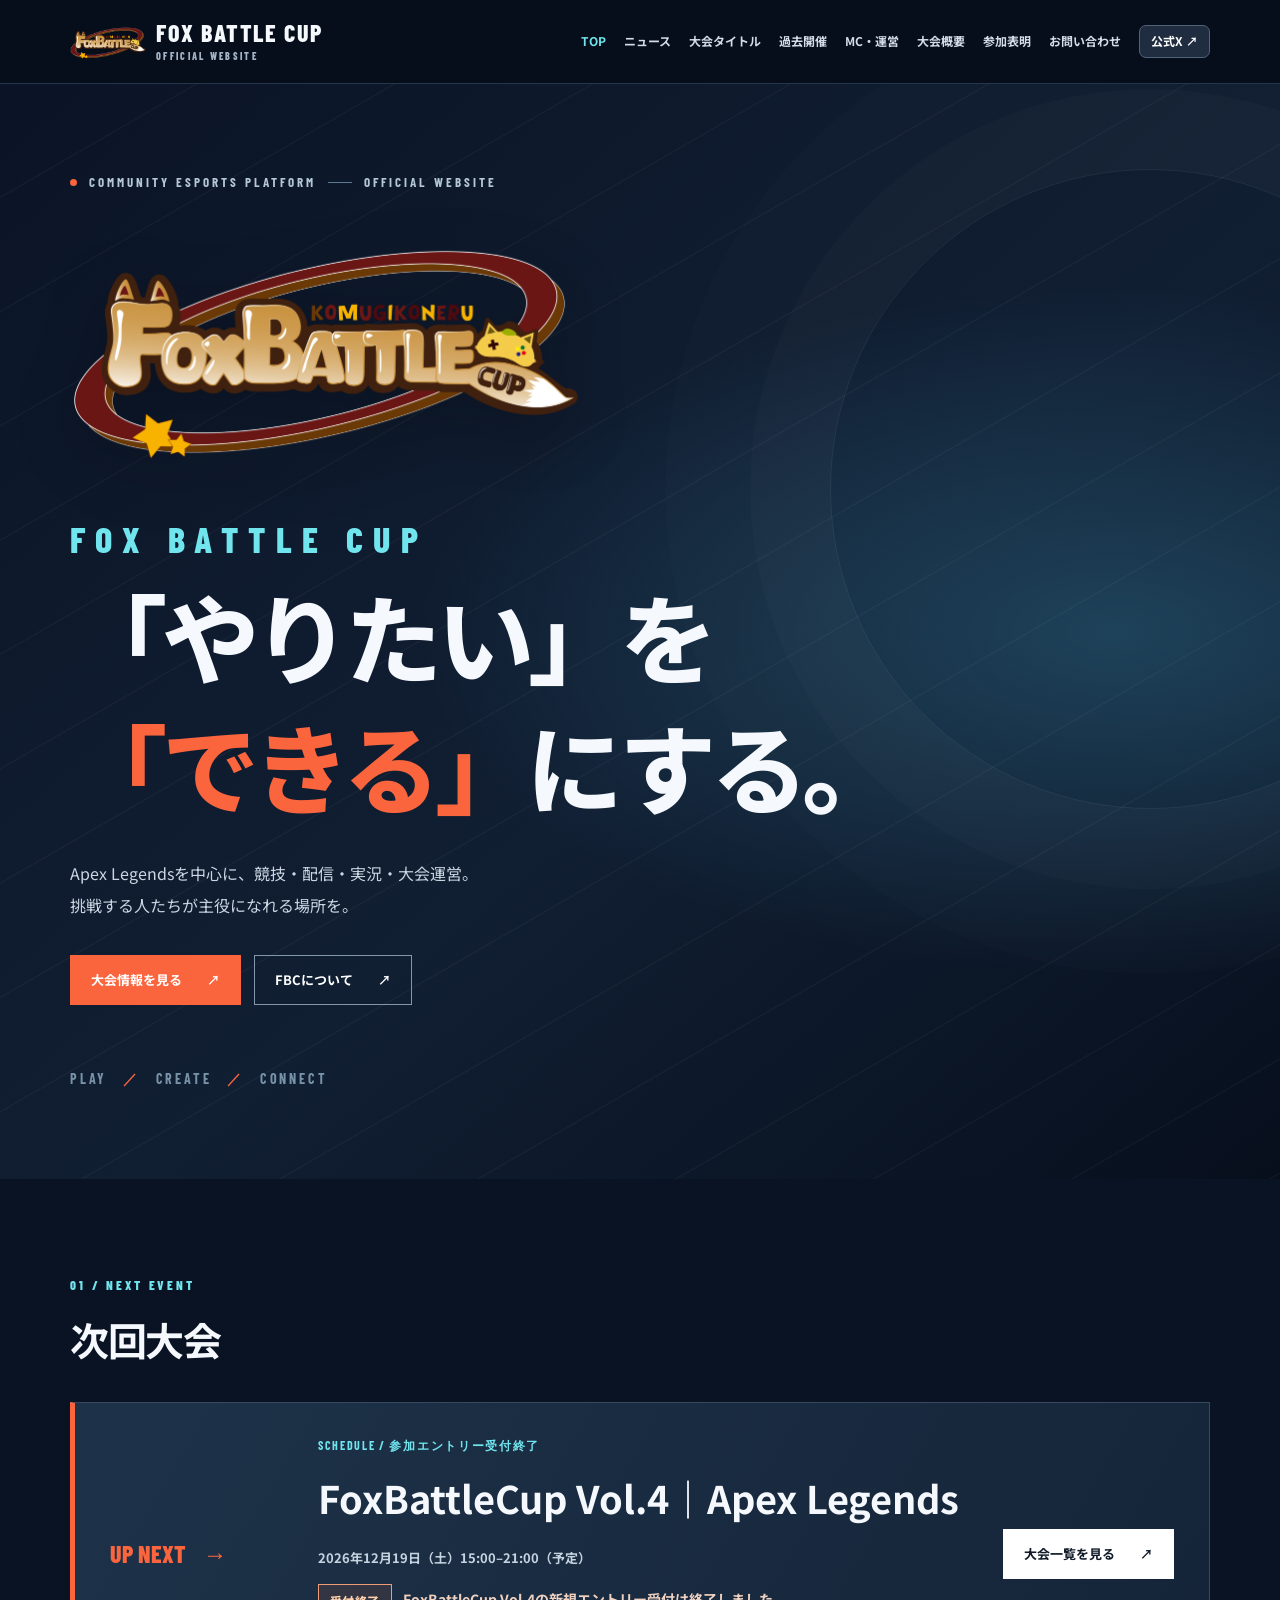
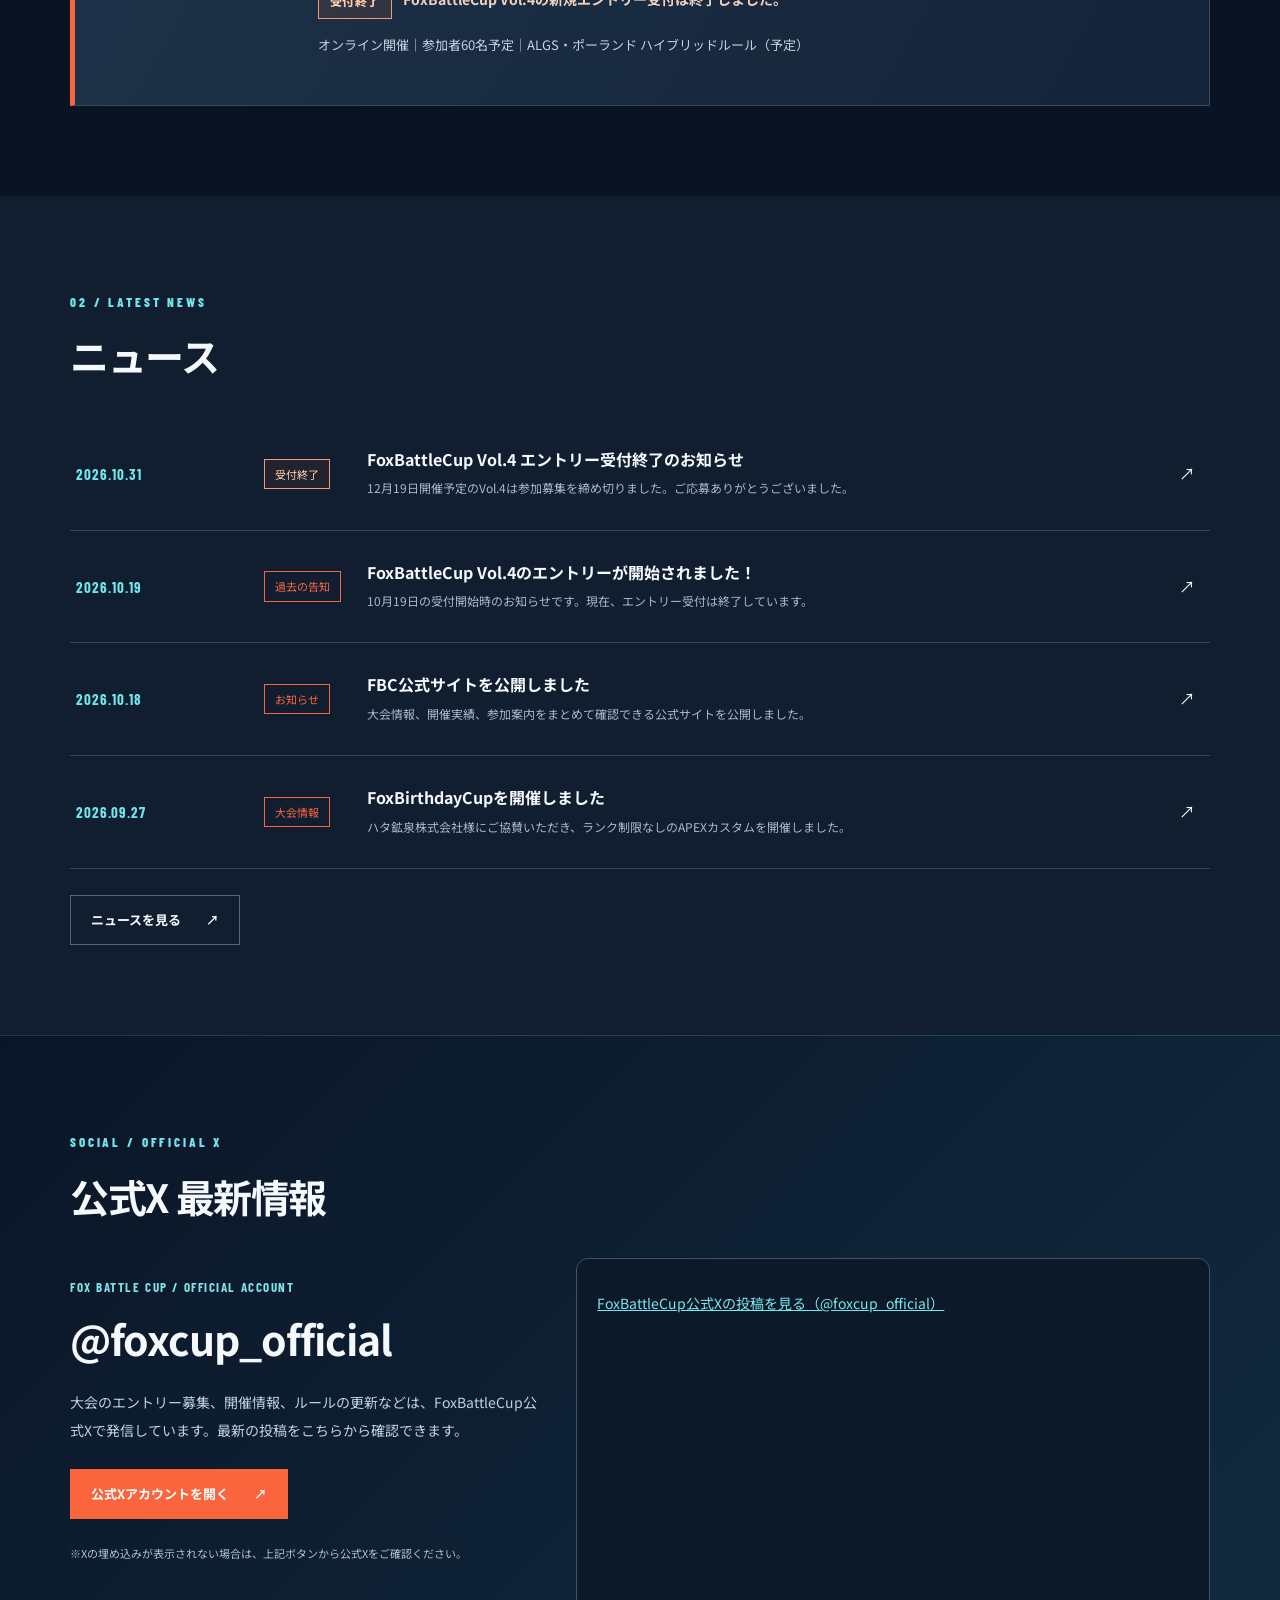
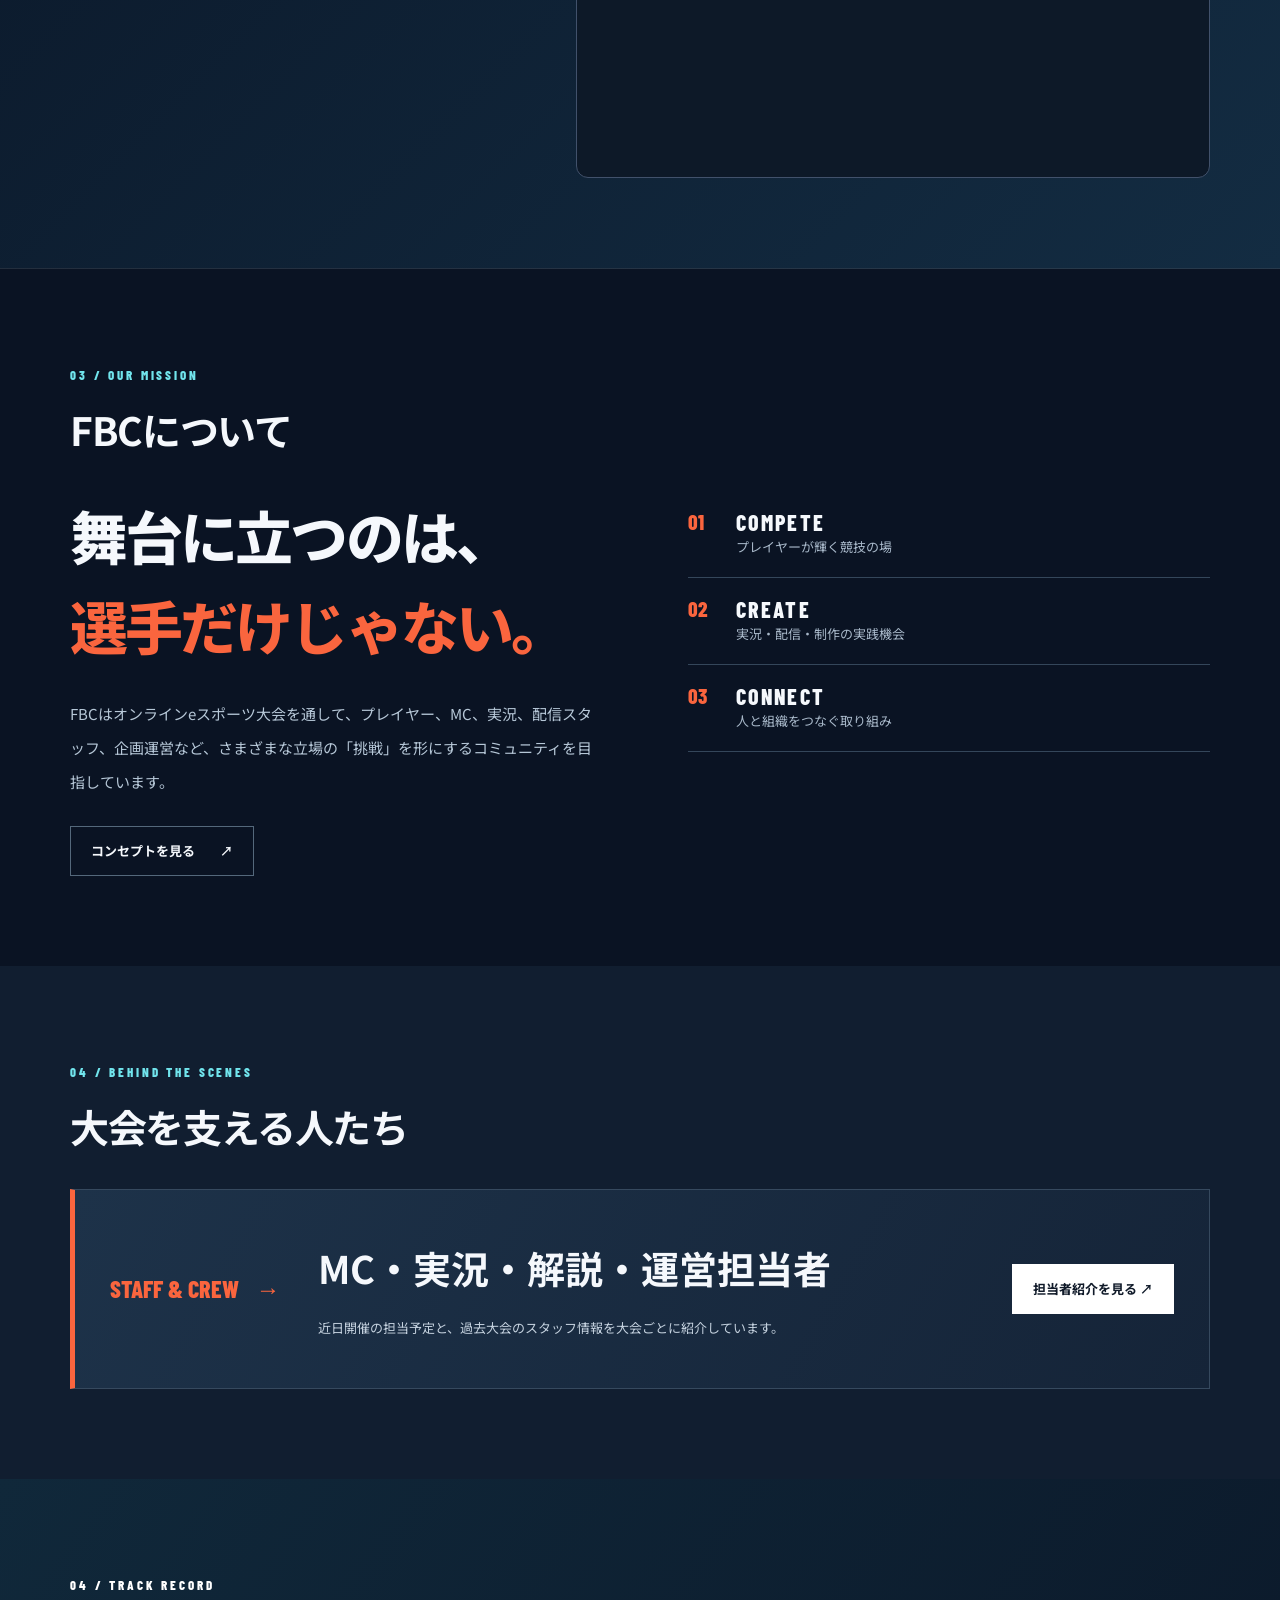
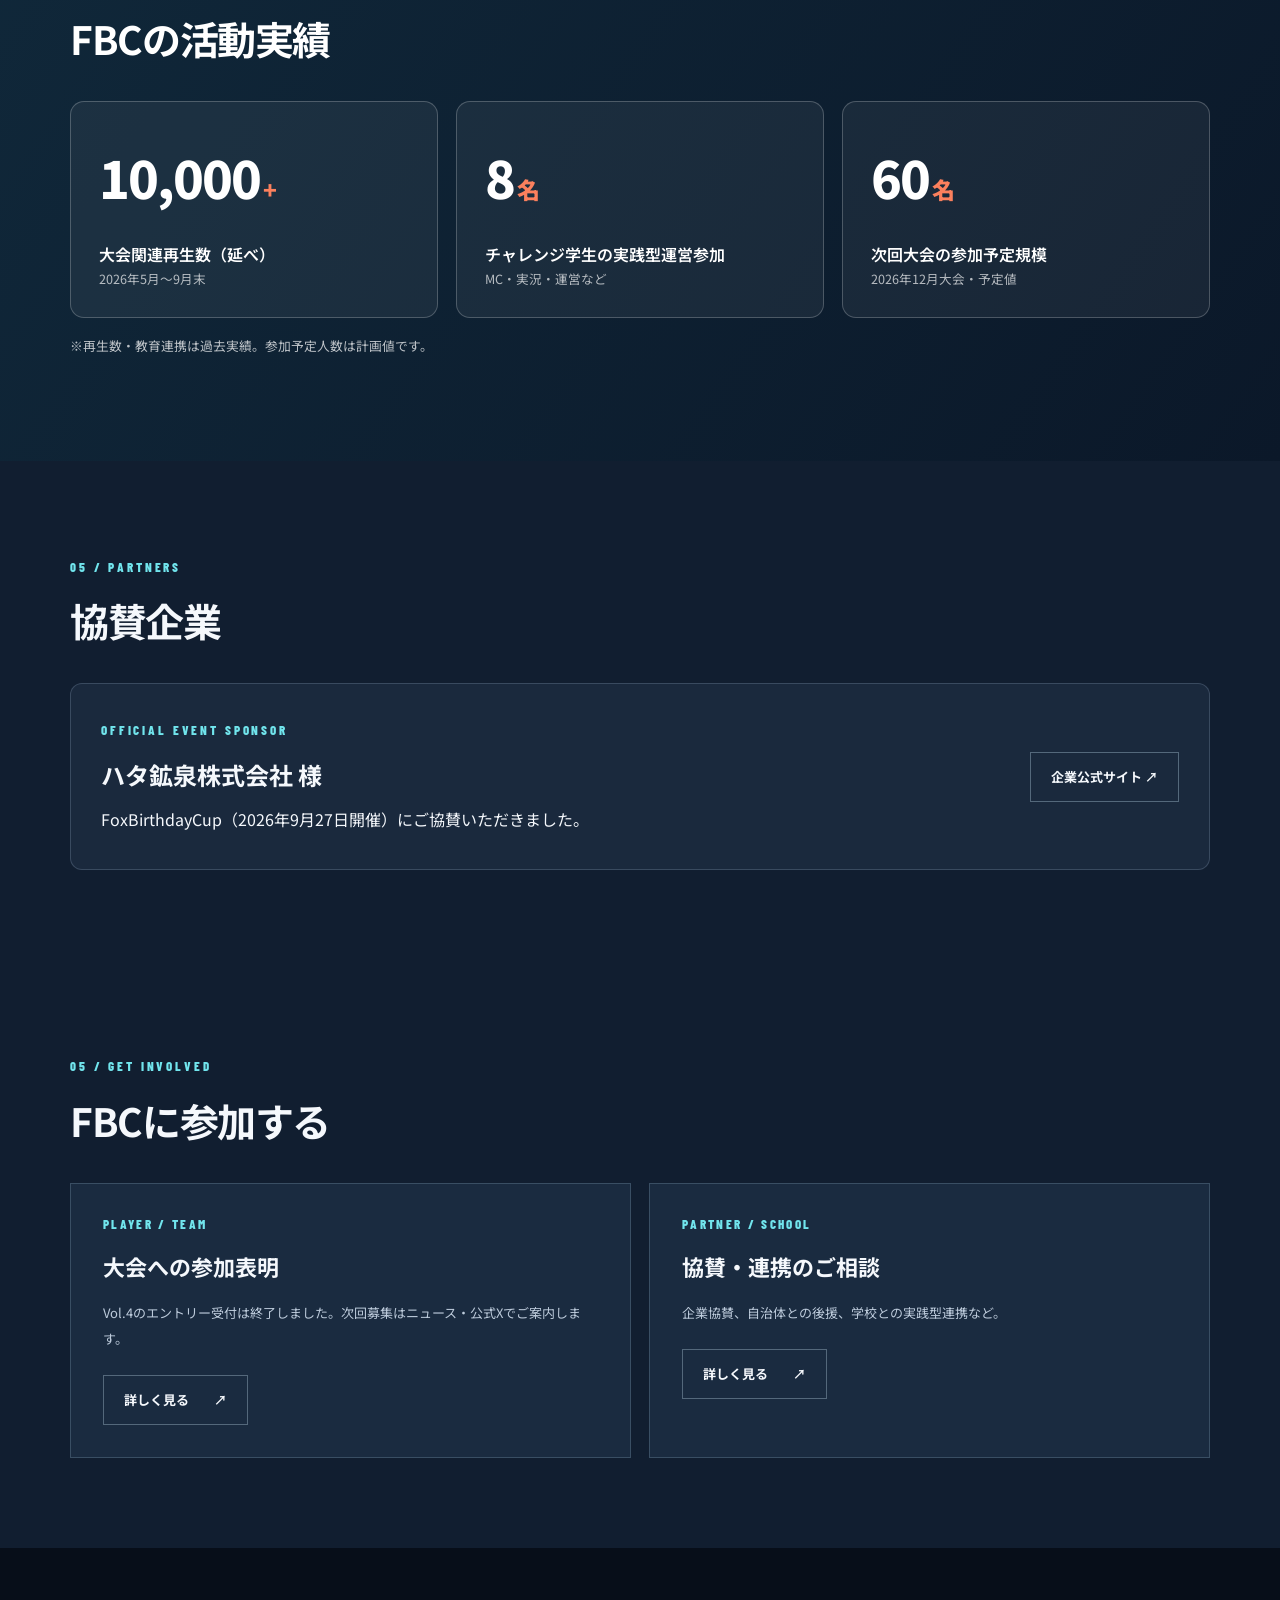
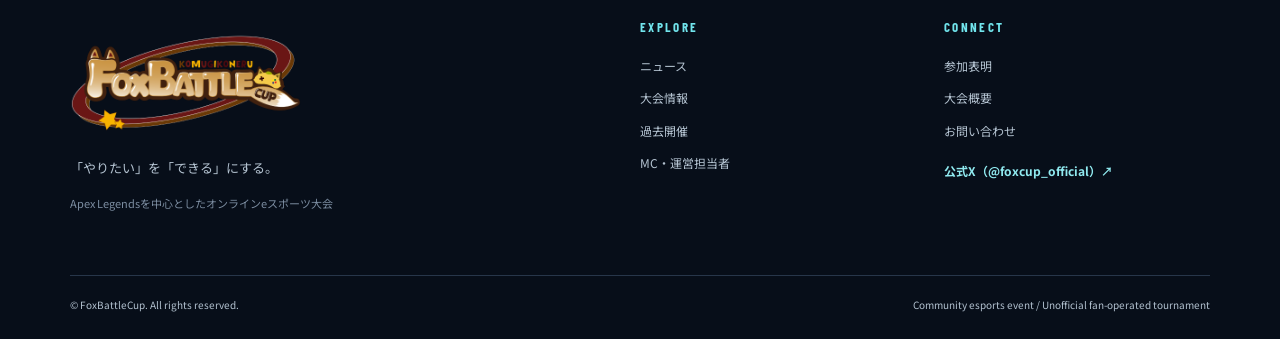
==== commit 7cef588c: "Add files via upload" ====
--- a/index.html
+++ b/index.html
@@ -1,6 +1,6 @@
 <!DOCTYPE html>
 
-<html lang="ja"><head><meta charset="utf-8"/><meta content="width=device-width,initial-scale=1" name="viewport"/><meta content="FoxBattleCup公式サイト。Apex Legendsを中心としたオンラインeスポーツ大会。大会情報、参加表明、ニュースを掲載。" name="description"/><meta content="#0a1323" name="theme-color"/><title>HOME | FoxBattleCup</title><link href="assets/style.css" rel="stylesheet"/><meta content="FoxBattleCup | 公式サイト" property="og:title"/><meta content="「やりたい」を「できる」にする。Apex Legendsを中心としたコミュニティeスポーツ大会。" property="og:description"/><meta content="https://k0mugikoneru.github.io/FoxBattleCup/assets/fbc-logo.png" property="og:image"/><meta content="summary_large_image" name="twitter:card"/><meta content="@foxcup_official" name="twitter:site"/></head><body class="theme-dark"><a class="skip" href="#content">本文へ移動</a><header class="site-header"><div class="container header-inner"><a aria-label="FoxBattleCup トップ" class="brand" href="index.html"><img alt="FoxBattleCup 大会公式ロゴ" class="brand-image" src="assets/fbc-logo.png"/><span class="brand-words">FOX BATTLE CUP<small>OFFICIAL WEBSITE</small></span></a><button aria-controls="site-nav" aria-expanded="false" aria-label="メニューを開く" class="menu-button" type="button">☰ <span>MENU</span></button><nav aria-label="メインメニュー" class="nav" id="site-nav"><a aria-current="page" href="index.html">TOP</a><a href="news.html">ニュース</a><a href="tournaments.html">大会タイトル</a><a href="archive.html">過去開催</a><a href="staff.html">MC・運営</a><a href="about.html">大会概要</a><a href="entry.html">参加表明</a><a href="contact.html">お問い合わせ</a><a aria-label="FoxBattleCup公式Xを新しいタブで開く" class="fbc-nav-x" href="https://x.com/foxcup_official" rel="noopener noreferrer" target="_blank">公式X ↗</a></nav></div></header><main id="content"><section class="home-hero"><div class="container hero-inner"><div class="hero-crest"><span class="live-dot"></span> COMMUNITY ESPORTS PLATFORM <span class="hero-rule"></span> OFFICIAL WEBSITE</div><img alt="FoxBattleCup公式大会ロゴ" class="hero-logo" src="assets/fbc-logo.png"/><p class="hero-kicker">FOX BATTLE CUP</p><h1>「やりたい」を<br/><em>「できる」</em>にする。</h1><p class="hero-lead">Apex Legendsを中心に、競技・配信・実況・大会運営。<br/>挑戦する人たちが主役になれる場所を。</p><div class="buttons"><a class="btn" href="tournaments.html">大会情報を見る <span aria-hidden="true">↗</span></a><a class="btn ghost" href="about.html">FBCについて <span aria-hidden="true">↗</span></a></div><div class="hero-stamp">PLAY <b>／</b> CREATE <b>／</b> CONNECT</div></div><div class="hero-geometry"></div></section><section class="section"><div class="container"><div class="section-heading"><span class="overline">01 / NEXT EVENT</span><h2>次回大会</h2></div><div class="feature-event"><div class="feature-index">UP NEXT <span>→</span></div><div><div class="event-status">SCHEDULE / 詳細調整中</div><h3>FoxBattleCup Vol.4｜Apex Legends</h3><p class="feature-sub">2026年12月19日（土）15:00–21:00（予定）</p><p>オンライン開催｜参加者60名予定｜ALGS・ポーランド ハイブリッドルール（予定）</p></div><a class="btn light" href="tournaments.html">大会一覧を見る <span aria-hidden="true">↗</span></a></div></div></section><section class="section surface-alt"><div class="container"><div class="section-heading"><span class="overline">02 / LATEST NEWS</span><h2>ニュース</h2></div><div class="news-row"><time class="news-date" datetime="2026-10-19">2026.10.19</time><span class="news-category">参加募集</span><div><strong><a href="news-vol4-entry.html">FoxBattleCup Vol.4のエントリーが開始されました！</a></strong><p>12月19日（土）開催予定。大会概要を確認して参加表明フォームからお申し込みください。</p></div><a aria-label="Vol.4エントリー開始のお知らせを読む" href="news-vol4-entry.html">↗</a></div><div class="news-row"><span class="news-date">2026.10.18</span><span class="news-category">お知らせ</span><div><strong>FBC公式サイトを公開しました</strong><p>大会情報、開催実績、参加案内をまとめて確認できる公式サイトを公開しました。</p></div><span>↗</span></div><div class="news-row"><span class="news-date">2026.09.27</span><span class="news-category">大会情報</span><div><strong>FoxBirthdayCupを開催しました</strong><p>ハタ鉱泉株式会社様にご協賛いただき、ランク制限なしのAPEXカスタムを開催しました。</p></div><a href="archive.html">↗</a></div><div class="section-action"><a class="btn outline" href="news.html">ニュースを見る <span aria-hidden="true">↗</span></a></div></div></section><section aria-labelledby="official-x-heading" class="section fbc-x-section" id="official-x">
+<html lang="ja"><head><meta charset="utf-8"/><meta content="width=device-width,initial-scale=1" name="viewport"/><meta content="FoxBattleCup公式サイト。Apex Legendsを中心としたオンラインeスポーツ大会。大会情報、参加表明、ニュースを掲載。" name="description"/><meta content="#0a1323" name="theme-color"/><title>HOME | FoxBattleCup</title><link href="assets/style.css" rel="stylesheet"/><meta content="FoxBattleCup | 公式サイト" property="og:title"/><meta content="「やりたい」を「できる」にする。Apex Legendsを中心としたコミュニティeスポーツ大会。" property="og:description"/><meta content="https://k0mugikoneru.github.io/FoxBattleCup/assets/fbc-logo.png" property="og:image"/><meta content="summary_large_image" name="twitter:card"/><meta content="@foxcup_official" name="twitter:site"/><link href="assets/entry-closed.css" rel="stylesheet"/></head><body class="theme-dark"><a class="skip" href="#content">本文へ移動</a><header class="site-header"><div class="container header-inner"><a aria-label="FoxBattleCup トップ" class="brand" href="index.html"><img alt="FoxBattleCup 大会公式ロゴ" class="brand-image" src="assets/fbc-logo.png"/><span class="brand-words">FOX BATTLE CUP<small>OFFICIAL WEBSITE</small></span></a><button aria-controls="site-nav" aria-expanded="false" aria-label="メニューを開く" class="menu-button" type="button">☰ <span>MENU</span></button><nav aria-label="メインメニュー" class="nav" id="site-nav"><a aria-current="page" href="index.html">TOP</a><a href="news.html">ニュース</a><a href="tournaments.html">大会タイトル</a><a href="archive.html">過去開催</a><a href="staff.html">MC・運営</a><a href="about.html">大会概要</a><a href="entry.html">参加表明</a><a href="contact.html">お問い合わせ</a><a aria-label="FoxBattleCup公式Xを新しいタブで開く" class="fbc-nav-x" href="https://x.com/foxcup_official" rel="noopener noreferrer" target="_blank">公式X ↗</a></nav></div></header><main id="content"><section class="home-hero"><div class="container hero-inner"><div class="hero-crest"><span class="live-dot"></span> COMMUNITY ESPORTS PLATFORM <span class="hero-rule"></span> OFFICIAL WEBSITE</div><img alt="FoxBattleCup公式大会ロゴ" class="hero-logo" src="assets/fbc-logo.png"/><p class="hero-kicker">FOX BATTLE CUP</p><h1>「やりたい」を<br/><em>「できる」</em>にする。</h1><p class="hero-lead">Apex Legendsを中心に、競技・配信・実況・大会運営。<br/>挑戦する人たちが主役になれる場所を。</p><div class="buttons"><a class="btn" href="tournaments.html">大会情報を見る <span aria-hidden="true">↗</span></a><a class="btn ghost" href="about.html">FBCについて <span aria-hidden="true">↗</span></a></div><div class="hero-stamp">PLAY <b>／</b> CREATE <b>／</b> CONNECT</div></div><div class="hero-geometry"></div></section><section class="section"><div class="container"><div class="section-heading"><span class="overline">01 / NEXT EVENT</span><h2>次回大会</h2></div><div class="feature-event"><div class="feature-index">UP NEXT <span>→</span></div><div><div class="event-status">SCHEDULE / 参加エントリー受付終了</div><h3>FoxBattleCup Vol.4｜Apex Legends</h3><p class="feature-sub">2026年12月19日（土）15:00–21:00（予定）</p><p class="fbc-home-closed-note"><span class="fbc-label-closed">受付終了</span> FoxBattleCup Vol.4の新規エントリー受付は終了しました。</p><p>オンライン開催｜参加者60名予定｜ALGS・ポーランド ハイブリッドルール（予定）</p></div><a class="btn light" href="tournaments.html">大会一覧を見る <span aria-hidden="true">↗</span></a></div></div></section><section class="section surface-alt"><div class="container"><div class="section-heading"><span class="overline">02 / LATEST NEWS</span><h2>ニュース</h2></div><div class="news-row fbc-home-close-news"><time class="news-date" datetime="2026-10-31">2026.10.31</time><span class="news-category fbc-category-closed">受付終了</span><div><strong><a href="news-vol4-closed.html">FoxBattleCup Vol.4 エントリー受付終了のお知らせ</a></strong><p>12月19日開催予定のVol.4は参加募集を締め切りました。ご応募ありがとうございました。</p></div><a aria-label="Vol.4エントリー受付終了のお知らせを読む" href="news-vol4-closed.html">↗</a></div><div class="news-row"><time class="news-date" datetime="2026-10-19">2026.10.19</time><span class="news-category">過去の告知</span><div><strong><a href="news-vol4-entry.html">FoxBattleCup Vol.4のエントリーが開始されました！</a></strong><p>10月19日の受付開始時のお知らせです。現在、エントリー受付は終了しています。</p></div><a aria-label="Vol.4エントリー開始のお知らせを読む" href="news-vol4-entry.html">↗</a></div><div class="news-row"><span class="news-date">2026.10.18</span><span class="news-category">お知らせ</span><div><strong>FBC公式サイトを公開しました</strong><p>大会情報、開催実績、参加案内をまとめて確認できる公式サイトを公開しました。</p></div><span>↗</span></div><div class="news-row"><span class="news-date">2026.09.27</span><span class="news-category">大会情報</span><div><strong>FoxBirthdayCupを開催しました</strong><p>ハタ鉱泉株式会社様にご協賛いただき、ランク制限なしのAPEXカスタムを開催しました。</p></div><a href="archive.html">↗</a></div><div class="section-action"><a class="btn outline" href="news.html">ニュースを見る <span aria-hidden="true">↗</span></a></div></div></section><section aria-labelledby="official-x-heading" class="section fbc-x-section" id="official-x">
 <div class="container">
 <div class="section-heading"><span class="overline">SOCIAL / OFFICIAL X</span><h2 id="official-x-heading">公式X 最新情報</h2></div>
 <div class="fbc-x-grid">
@@ -16,4 +16,4 @@
 </div>
 </div>
 </div>
-</section><section class="section"><div class="container"><div class="section-heading"><span class="overline">03 / OUR MISSION</span><h2>FBCについて</h2></div><div class="split"><div><p class="statement">舞台に立つのは、<br/><span>選手だけじゃない。</span></p><p class="body-copy">FBCはオンラインeスポーツ大会を通して、プレイヤー、MC、実況、配信スタッフ、企画運営など、さまざまな立場の「挑戦」を形にするコミュニティを目指しています。</p><a class="btn outline" href="about.html">コンセプトを見る <span aria-hidden="true">↗</span></a></div><div class="values"><div><span>01</span><strong>COMPETE</strong><p>プレイヤーが輝く競技の場</p></div><div><span>02</span><strong>CREATE</strong><p>実況・配信・制作の実践機会</p></div><div><span>03</span><strong>CONNECT</strong><p>人と組織をつなぐ取り組み</p></div></div></div></div></section><section class="section surface-alt"><div class="container"><div class="section-heading"><span class="overline">04 / BEHIND THE SCENES</span><h2>大会を支える人たち</h2></div><div class="feature-event"><div class="feature-index">STAFF &amp; CREW <span>→</span></div><div><h3>MC・実況・解説・運営担当者</h3><p>近日開催の担当予定と、過去大会のスタッフ情報を大会ごとに紹介しています。</p></div><a class="btn light" href="staff.html">担当者紹介を見る ↗</a></div></div></section><section class="section impact-section"><div class="container"><div class="section-heading"><span class="overline">04 / TRACK RECORD</span><h2>FBCの活動実績</h2></div><div class="impact-grid"><div><strong>10,000<span>+</span></strong><p>大会関連再生数（延べ）<small>2026年5月〜9月末</small></p></div><div><strong>8<span>名</span></strong><p>チャレンジ学生の実践型運営参加<small>MC・実況・運営など</small></p></div><div><strong>60<span>名</span></strong><p>次回大会の参加予定規模<small>2026年12月大会・予定値</small></p></div></div><p class="impact-note">※再生数・教育連携は過去実績。参加予定人数は計画値です。</p></div></section><section class="section surface-alt"><div class="container"><div class="section-heading"><span class="overline">05 / PARTNERS</span><h2>協賛企業</h2></div><div class="partner-panel"><div><span class="overline">OFFICIAL EVENT SPONSOR</span><h3>ハタ鉱泉株式会社 様</h3><p>FoxBirthdayCup（2026年9月27日開催）にご協賛いただきました。</p></div><a class="btn outline" href="https://www.hata-kosen.co.jp/" rel="noopener noreferrer" target="_blank">企業公式サイト ↗</a></div></div></section><section class="section surface-alt"><div class="container"><div class="section-heading"><span class="overline">05 / GET INVOLVED</span><h2>FBCに参加する</h2></div><div class="cards two"><article class="card"><div class="card-eyebrow">PLAYER / TEAM</div><h3>大会への参加表明</h3><p>募集状況や参加条件を確認して、エントリーしてください。</p><a class="btn outline" href="entry.html">詳しく見る <span aria-hidden="true">↗</span></a></article><article class="card"><div class="card-eyebrow">PARTNER / SCHOOL</div><h3>協賛・連携のご相談</h3><p>企業協賛、自治体との後援、学校との実践型連携など。</p><a class="btn outline" href="contact.html">詳しく見る <span aria-hidden="true">↗</span></a></article></div></div></section></main><footer class="site-footer"><div class="container footer-grid"><div><img alt="FoxBattleCup" class="footer-brand-image" src="assets/fbc-logo.png"/><p>「やりたい」を「できる」にする。</p><p class="fine">Apex Legendsを中心としたオンラインeスポーツ大会</p></div><div><div class="footer-heading">EXPLORE</div><a href="news.html">ニュース</a><a href="tournaments.html">大会情報</a><a href="archive.html">過去開催</a><a href="staff.html">MC・運営担当者</a></div><div><div class="footer-heading">CONNECT</div><a href="entry.html">参加表明</a><a href="about.html">大会概要</a><a href="contact.html">お問い合わせ</a><a aria-label="FBC公式X @foxcup_official（新しいタブ）" class="footer-x-link" href="https://x.com/foxcup_official" rel="noopener noreferrer" target="_blank">公式X（@foxcup_official）↗</a></div></div><div class="container footer-bottom"><span>© FoxBattleCup. All rights reserved.</span><span>Community esports event / Unofficial fan-operated tournament</span></div></footer><script src="assets/config.js"></script><script defer="" src="assets/site.js"></script><script async="" charset="utf-8" src="https://platform.x.com/widgets.js"></script></body></html>+</section><section class="section"><div class="container"><div class="section-heading"><span class="overline">03 / OUR MISSION</span><h2>FBCについて</h2></div><div class="split"><div><p class="statement">舞台に立つのは、<br/><span>選手だけじゃない。</span></p><p class="body-copy">FBCはオンラインeスポーツ大会を通して、プレイヤー、MC、実況、配信スタッフ、企画運営など、さまざまな立場の「挑戦」を形にするコミュニティを目指しています。</p><a class="btn outline" href="about.html">コンセプトを見る <span aria-hidden="true">↗</span></a></div><div class="values"><div><span>01</span><strong>COMPETE</strong><p>プレイヤーが輝く競技の場</p></div><div><span>02</span><strong>CREATE</strong><p>実況・配信・制作の実践機会</p></div><div><span>03</span><strong>CONNECT</strong><p>人と組織をつなぐ取り組み</p></div></div></div></div></section><section class="section surface-alt"><div class="container"><div class="section-heading"><span class="overline">04 / BEHIND THE SCENES</span><h2>大会を支える人たち</h2></div><div class="feature-event"><div class="feature-index">STAFF &amp; CREW <span>→</span></div><div><h3>MC・実況・解説・運営担当者</h3><p>近日開催の担当予定と、過去大会のスタッフ情報を大会ごとに紹介しています。</p></div><a class="btn light" href="staff.html">担当者紹介を見る ↗</a></div></div></section><section class="section impact-section"><div class="container"><div class="section-heading"><span class="overline">04 / TRACK RECORD</span><h2>FBCの活動実績</h2></div><div class="impact-grid"><div><strong>10,000<span>+</span></strong><p>大会関連再生数（延べ）<small>2026年5月〜9月末</small></p></div><div><strong>8<span>名</span></strong><p>チャレンジ学生の実践型運営参加<small>MC・実況・運営など</small></p></div><div><strong>60<span>名</span></strong><p>次回大会の参加予定規模<small>2026年12月大会・予定値</small></p></div></div><p class="impact-note">※再生数・教育連携は過去実績。参加予定人数は計画値です。</p></div></section><section class="section surface-alt"><div class="container"><div class="section-heading"><span class="overline">05 / PARTNERS</span><h2>協賛企業</h2></div><div class="partner-panel"><div><span class="overline">OFFICIAL EVENT SPONSOR</span><h3>ハタ鉱泉株式会社 様</h3><p>FoxBirthdayCup（2026年9月27日開催）にご協賛いただきました。</p></div><a class="btn outline" href="https://www.hata-kosen.co.jp/" rel="noopener noreferrer" target="_blank">企業公式サイト ↗</a></div></div></section><section class="section surface-alt"><div class="container"><div class="section-heading"><span class="overline">05 / GET INVOLVED</span><h2>FBCに参加する</h2></div><div class="cards two"><article class="card"><div class="card-eyebrow">PLAYER / TEAM</div><h3>大会への参加表明</h3><p>Vol.4のエントリー受付は終了しました。次回募集はニュース・公式Xでご案内します。</p><a class="btn outline" href="entry.html">詳しく見る <span aria-hidden="true">↗</span></a></article><article class="card"><div class="card-eyebrow">PARTNER / SCHOOL</div><h3>協賛・連携のご相談</h3><p>企業協賛、自治体との後援、学校との実践型連携など。</p><a class="btn outline" href="contact.html">詳しく見る <span aria-hidden="true">↗</span></a></article></div></div></section></main><footer class="site-footer"><div class="container footer-grid"><div><img alt="FoxBattleCup" class="footer-brand-image" src="assets/fbc-logo.png"/><p>「やりたい」を「できる」にする。</p><p class="fine">Apex Legendsを中心としたオンラインeスポーツ大会</p></div><div><div class="footer-heading">EXPLORE</div><a href="news.html">ニュース</a><a href="tournaments.html">大会情報</a><a href="archive.html">過去開催</a><a href="staff.html">MC・運営担当者</a></div><div><div class="footer-heading">CONNECT</div><a href="entry.html">参加表明</a><a href="about.html">大会概要</a><a href="contact.html">お問い合わせ</a><a aria-label="FBC公式X @foxcup_official（新しいタブ）" class="footer-x-link" href="https://x.com/foxcup_official" rel="noopener noreferrer" target="_blank">公式X（@foxcup_official）↗</a></div></div><div class="container footer-bottom"><span>© FoxBattleCup. All rights reserved.</span><span>Community esports event / Unofficial fan-operated tournament</span></div></footer><script src="assets/config.js"></script><script defer="" src="assets/site.js"></script><script async="" charset="utf-8" src="https://platform.x.com/widgets.js"></script></body></html>
--- a/assets/entry-closed.css
+++ b/assets/entry-closed.css
@@ -0,0 +1,19 @@
+/* FBC Vol.4 Entry Closed — 2026-10-31. Additive styles; original design remains unchanged. */
+.fbc-label-closed{display:inline-block;padding:5px 11px;border:1px solid #ef9b75;color:#ffd0ad;background:rgba(214,99,61,.13);font-size:12px;font-weight:800;letter-spacing:.035em;vertical-align:middle}
+.fbc-category-closed{color:#ffd0ad;border-color:#ef9b75;background:#643b3033}
+.fbc-closed-box{margin:20px 0;padding:clamp(22px,3vw,32px);background:linear-gradient(130deg,#3b2830,#202b3e);border:1px solid #a16a62;border-left:5px solid #f4a46d;color:#fff}
+.fbc-closed-box h2,.fbc-closed-box h3{margin:8px 0 12px;font-size:clamp(19px,2.3vw,26px);line-height:1.5;color:#fff}
+.fbc-closed-box p{color:#ecddd6;line-height:1.85;margin:8px 0 0;font-size:clamp(14px,1.4vw,16px)}
+.fbc-closed-box a,.fbc-vol4-closed-line a{color:#9fe8f0;text-decoration:underline;text-underline-offset:3px}
+.fbc-closed-eyebrow{color:#ffbf9d!important;font-weight:800;letter-spacing:.09em;font-size:12px}
+.fbc-closed-heading{display:block;font-size:clamp(18px,2vw,23px);line-height:1.5}
+.fbc-actions{display:flex;flex-wrap:wrap;gap:12px;margin-top:22px}
+.fbc-actions .btn{min-height:48px;justify-content:center}
+.fbc-disabled-action{display:inline-flex;align-items:center;justify-content:center;min-height:47px;padding:12px 20px;border:1px solid #bb9c91;background:#342c34;color:#f6d8cc;font-size:13px;font-weight:800;cursor:default;line-height:1.5}
+.fbc-home-closed-note{font-weight:700!important;font-size:14px!important;color:#f0d1bf!important;line-height:1.9!important;margin:14px 0!important}
+.fbc-home-closed-note .fbc-label-closed{margin-right:8px}
+.fbc-closed-news-card{border-left:4px solid #eaa779!important}
+.news-post-label.fbc-label-closed{background:#63403633;color:#ffd0ad;border-color:#ef9b75}
+.fbc-closed-cta{border-color:#b37c66!important}
+.fbc-vol4-closed-line{padding:12px 16px;border-left:4px solid #f4a46d;background:rgba(74,39,43,.72);color:#f5d3c3!important;font-size:14px;line-height:1.8;margin:20px 0}
+@media(max-width:650px){.fbc-actions{flex-direction:column}.fbc-actions .btn{width:100%;text-align:center}.fbc-closed-box{padding:20px}.fbc-disabled-action{max-width:100%}}
